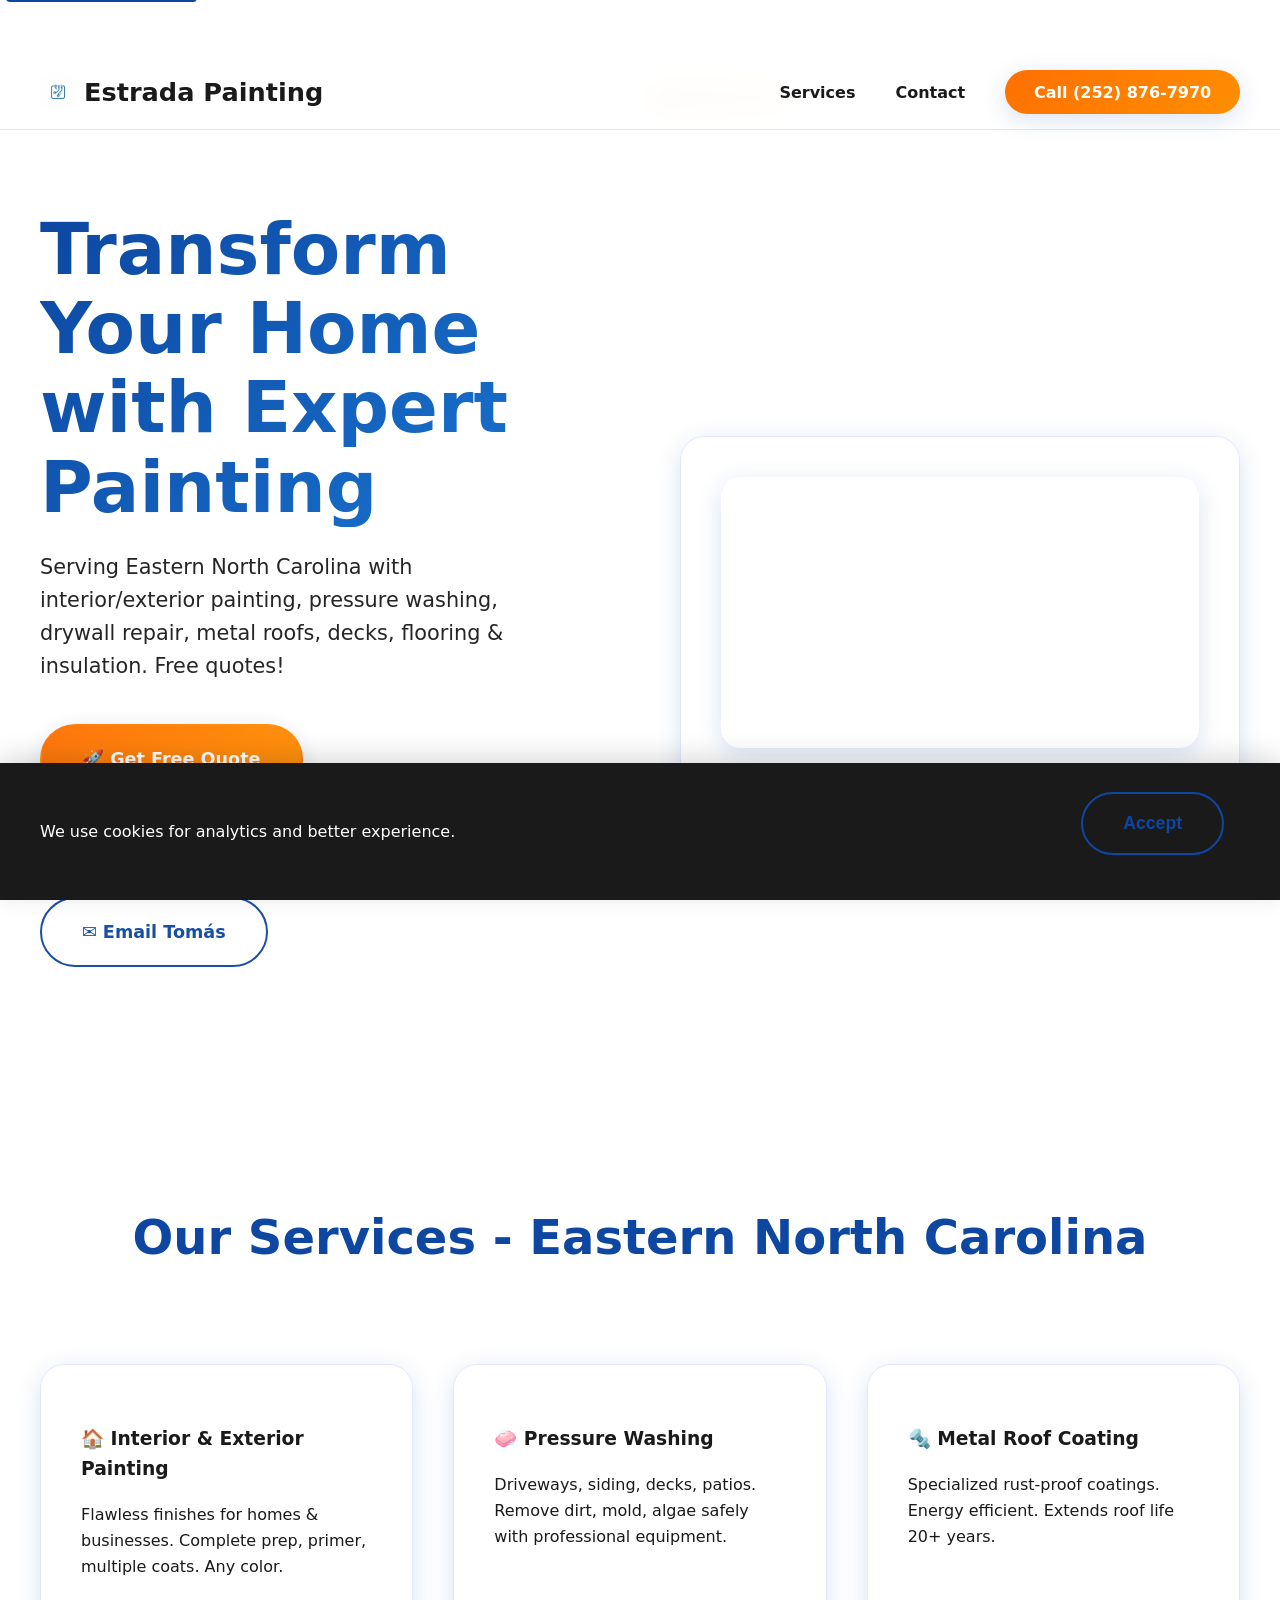
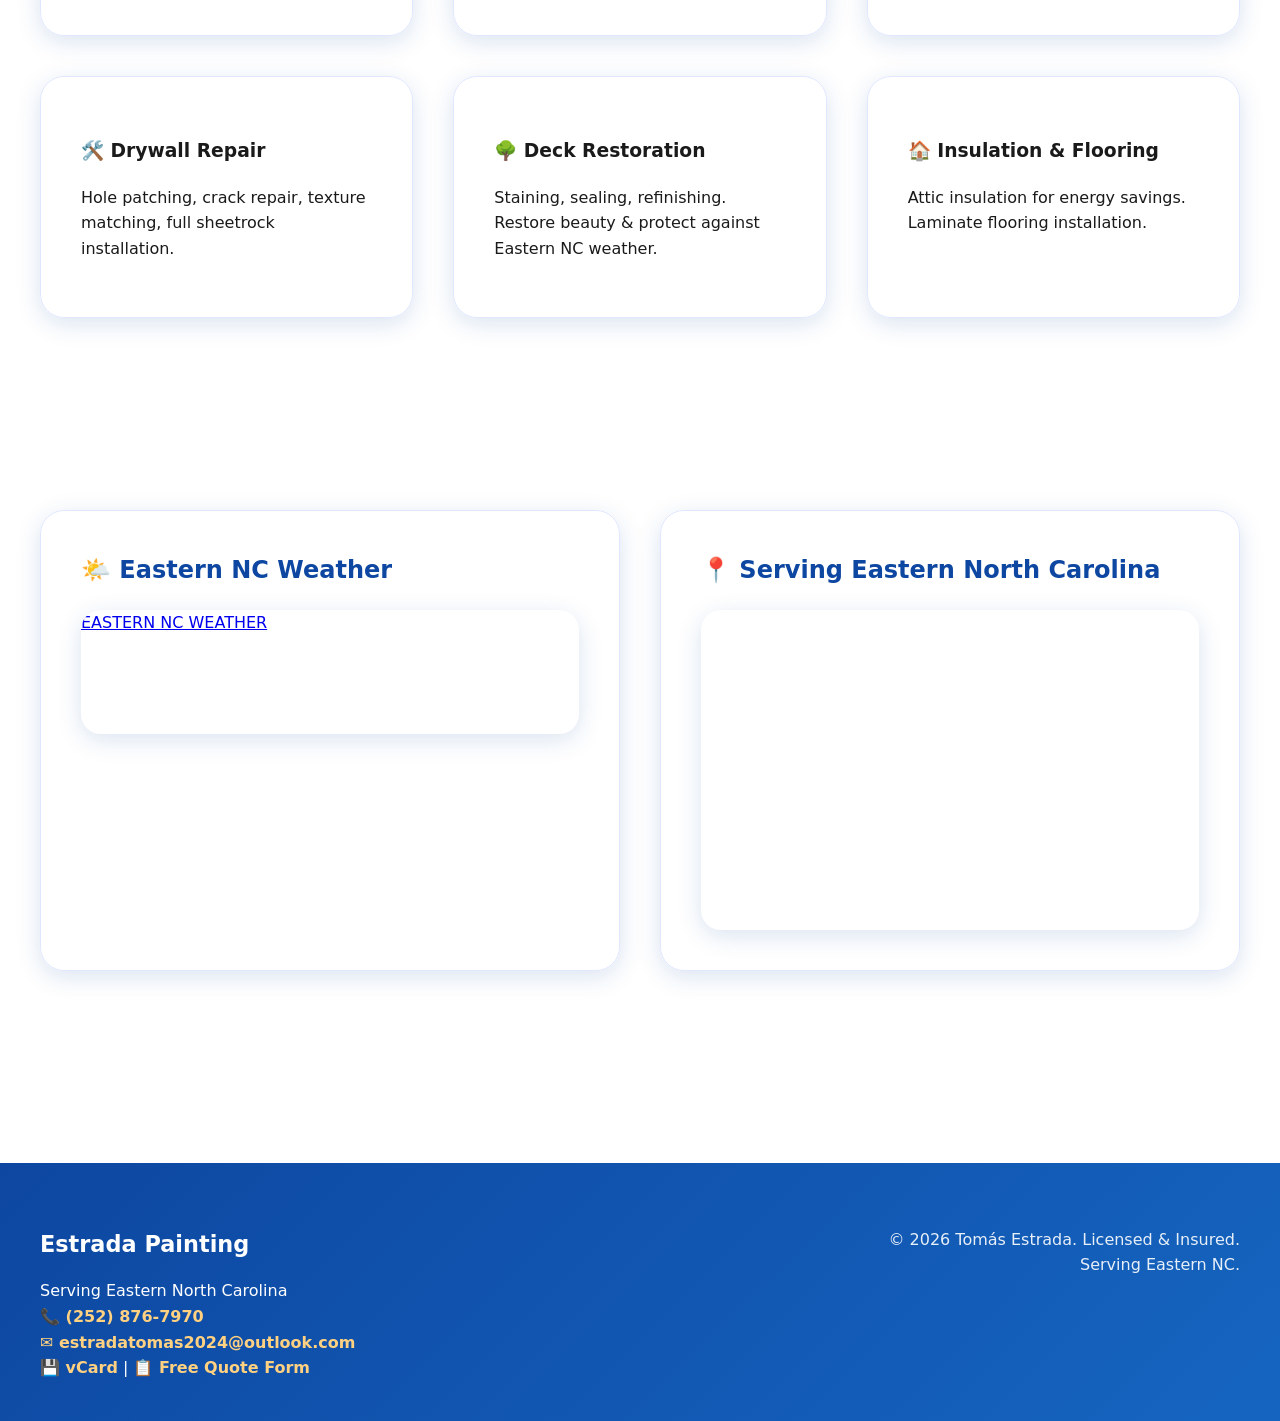
==== index.html @ 6ae69340 "Update index.html" ====
<!doctype html>
<html lang="en">
<head>
<title>Estrada Painting — Interior & Exterior | Eastern North Carolina</title>
<meta name="description" content="Expert interior/exterior painting, pressure washing, drywall, decks serving Eastern North Carolina. Free quotes. (252) 876-7970 | estradatomas2024@outlook.com">
<link rel="canonical" href="https://estradapainting.example/">
<meta property="og:title" content="Estrada Painting - Eastern NC">
<meta property="og:description" content="Professional Painting Services Eastern North Carolina - Free Quotes">
<meta property="og:type" content="website">
<meta property="og:image" content="https://estradapainting.example/img/hero-1200.webp">
<meta charset="utf-8">
<meta name="viewport" content="width=device-width,initial-scale=1,viewport-fit=cover">
<link rel="preconnect" href="https://www.google.com">
<link rel="preconnect" href="https://translate.google.com">
<link rel="preload" as="image" href="/img/hero-800.webp" imagesrcset="/img/hero-480.webp 480w, /img/hero-800.webp 800w, /img/hero-1200.webp 1200w">
<link rel="icon" href="/icons/favicon.svg" type="image/svg+xml">
<link rel="icon" href="/icons/favicon.ico" sizes="any">
<link rel="apple-touch-icon" href="/icons/apple-touch-icon.png">
<meta name="theme-color" content="#ff6f00" media="(prefers-color-scheme: light)">
<meta name="theme-color" content="#0d47a1" media="(prefers-color-scheme: dark)">
<style>
/* ========================================
   CSS ROOT VARIABLES & GLOBAL STYLES
   ======================================== */
:root {
  --bg: #fff;
  --fg: #1a1a1a;
  --brand: #0d47a1;     /* Navy blue - Professional trust */
  --accent: #ff6f00;    /* Warm orange - Construction energy */
  --accent-light: #ffd180;
  --shadow: 0 6px 24px rgba(13,71,161,0.15);
  --border: #e0e7ff;
  --gradient: linear-gradient(135deg, #0d47a1 0%, #1976d2 100%);
  --gradient-accent: linear-gradient(135deg, #ff6f00 0%, #ff8f00 100%);
}

/* Dark mode support */
@media (prefers-color-scheme: dark) {
  :root {
    --bg: #0a0e17;
    --fg: #f1f5f9;
    --border: #334155;
  }
}

html { scroll-behavior: smooth; }
body { 
  margin: 0; 
  font-family: system-ui, -apple-system, sans-serif; 
  line-height: 1.6;
  color: var(--fg);
  background: var(--bg);
}

/* ========================================
   ACCESSIBILITY & HEADER
   ======================================== */
.skip {
  position: absolute; top: -40px; left: 6px; 
  background: var(--brand); color: white; padding: 8px 12px; 
  text-decoration: none; border-radius: 4px; z-index: 9999;
}
.skip:focus { top: 6px; }

header {
  position: sticky; top: 0; background: rgba(255,255,255,0.98); 
  backdrop-filter: blur(12px); border-bottom: 1px solid var(--border); z-index: 100;
}

.nav {
  display: flex; justify-content: space-between; align-items: center; 
  max-width: 1200px; margin: 0 auto; padding: 1rem 2rem;
}

.brand {
  font-size: 1.6rem; font-weight: 800; color: var(--brand); 
  text-decoration: none; display: flex; align-items: center; gap: 0.5rem;
}

.brand img { width: 36px; height: 36px; border-radius: 8px; }

.nav ul {
  display: flex; list-style: none; margin: 0; padding: 0; gap: 2.5rem; align-items: center;
}

.nav a {
  color: var(--fg); text-decoration: none; font-weight: 600; 
  transition: all 0.3s; position: relative;
}

.nav a:hover { color: var(--accent); }
.nav a::after {
  content: ''; position: absolute; bottom: -4px; left: 0; width: 0; height: 2px; 
  background: var(--gradient-accent); transition: width 0.3s;
}
.nav a:hover::after { width: 100%; }

.cta {
  background: var(--gradient-accent); color: white !important; padding: 0.8rem 1.8rem; 
  border-radius: 50px; font-weight: 700; box-shadow: var(--shadow);
}

/* ========================================
   HERO SECTION
   ======================================== */
.hero {
  display: grid; grid-template-columns: 1fr 1fr; gap: 5rem; 
  max-width: 1200px; margin: 0 auto; padding: 5rem 2rem; align-items: center;
}

.hero h1 {
  font-size: clamp(2.8rem, 6vw, 4.5rem); margin: 0 0 1.5rem 0; 
  background: var(--gradient); -webkit-background-clip: text; -webkit-text-fill-color: transparent; 
  background-clip: text; font-weight: 800; line-height: 1.1;
}

.hero p { font-size: 1.3rem; margin: 0 0 2.5rem 0; opacity: 0.95; max-width: 500px; }

/* Buttons with shimmer effect */
.btn {
  display: inline-flex; align-items: center; gap: 0.5rem; padding: 1.2rem 2.5rem; 
  margin-right: 1rem; margin-bottom: 1rem; border-radius: 50px; text-decoration: none; 
  font-weight: 700; font-size: 1.1rem; transition: all 0.3s; border: 2px solid transparent; 
  position: relative; overflow: hidden;
}

.btn::before {
  content: ''; position: absolute; top: 0; left: -100%; width: 100%; height: 100%; 
  background: linear-gradient(90deg, transparent, rgba(255,255,255,0.3), transparent); 
  transition: left 0.5s;
}

.btn:hover::before { left: 100%; }

.btn-primary { 
  background: var(--gradient-accent); color: white; box-shadow: var(--shadow); 
}
.btn-primary:hover { 
  transform: translateY(-3px) scale(1.02); box-shadow: 0 12px 40px rgba(255,111,0,0.4); 
}

.btn-secondary { 
  background: transparent; color: var(--brand); border-color: var(--brand); 
}
.btn-secondary:hover { 
  background: var(--brand); color: white; transform: translateY(-2px); 
}

/* ========================================
   CARDS & ANIMATIONS
   ======================================== */
.card {
  background: rgba(255,255,255,0.95); backdrop-filter: blur(16px); border-radius: 24px; 
  padding: 2.5rem; box-shadow: var(--shadow); border: 1px solid var(--border); 
  opacity: 0; transform: translateY(40px); 
  transition: all 0.8s cubic-bezier(0.25,0.46,0.45,0.94);
}

.fade { animation: fadeInUp 1s forwards; }

@keyframes fadeInUp {
  to { opacity: 1; transform: translateY(0); }
}

/* ========================================
   SERVICES GRID
   ======================================== */
.grid {
  display: grid; grid-template-columns: repeat(auto-fit, minmax(320px, 1fr)); gap: 2.5rem; 
  max-width: 1200px; margin: 0 auto; padding: 6rem 2rem;
}

#services { 
  grid-column: 1 / -1; text-align: center; font-size: clamp(2.2rem, 5vw, 3rem); 
  margin-bottom: 3rem; color: var(--brand); 
}

/* ========================================
   TRANSLATOR BAR
   ======================================== */
#translator {
  position: sticky; top: 70px; z-index: 99; background: rgba(255,255,255,0.95); 
  backdrop-filter: blur(12px); border-bottom: 1px solid var(--border); padding: 0.5rem 2rem; 
  text-align: center;
}

#translator select {
  padding: 0.5rem 1rem; border: 2px solid var(--border); border-radius: 25px; 
  background: white; font-size: 1rem; cursor: pointer; color: var(--brand);
}

#translator button {
  background: var(--gradient-accent); color: white; border: none; padding: 0.5rem 1.5rem; 
  border-radius: 25px; margin-left: 0.5rem; cursor: pointer; font-weight: 600;
}

/* ========================================
   MAP & WEATHER
   ======================================== */
.iframe-wrap {
  position: relative; border-radius: 20px; overflow: hidden; box-shadow: var(--shadow);
}
.iframe-wrap iframe { 
  width: 100%; height: 320px; border: none; display: block; 
}
.iframe-wrap[style*="aspect-ratio"] { aspect-ratio: 4/1; }
.iframe-wrap[style*="aspect-ratio"] iframe { height: 100%; }

.grid h2 { color: var(--brand); margin-top: 0; }

/* ========================================
   FOOTER
   ======================================== */
footer { 
  background: linear-gradient(135deg, var(--brand), #1565c0); color: white; 
  padding: 4rem 2rem 2.5rem; margin-top: 6rem;
}

.footer-inner { 
  max-width: 1200px; margin: 0 auto; display: grid; 
  grid-template-columns: 2fr 1fr; gap: 3rem;
}

.footer-inner strong { font-size: 1.4rem; display: block; margin-bottom: 1rem; }
.footer-inner a { 
  color: var(--accent-light); text-decoration: none; font-weight: 600; 
}
.footer-inner a:hover { text-decoration: underline; }

/* ========================================
   SCROLL TO TOP & COOKIE
   ======================================== */
.to-top {
  position: fixed; bottom: 2.5rem; right: 2.5rem; width: 64px; height: 64px; border-radius: 50%; 
  background: var(--gradient-accent); color: white; border: none; font-size: 1.6rem; 
  cursor: pointer; opacity: 0; visibility: hidden; transition: all 0.4s; 
  box-shadow: var(--shadow); font-weight: bold;
}

.to-top.show { opacity: 1; visibility: visible; transform: scale(1); }

.cookie {
  position: fixed; bottom: 0; left: 0; right: 0; background: var(--fg); color: var(--bg); 
  padding: 1.8rem 2.5rem; display: flex; justify-content: space-between; align-items: center; 
  box-shadow: 0 -6px 24px rgba(0,0,0,0.15); z-index: 1000; transform: translateY(100%); 
  transition: transform 0.4s ease-out;
}

.cookie.show { transform: translateY(0); }

/* ========================================
   RESPONSIVE DESIGN
   ======================================== */
@media (max-width: 768px) {
  .hero { grid-template-columns: 1fr; text-align: center; gap: 3rem; padding: 3rem 1.5rem; }
  .nav { padding: 1rem 1.5rem; flex-direction: column; gap: 1rem; }
  .nav ul { gap: 1.5rem; flex-wrap: wrap; justify-content: center; }
  .grid { grid-template-columns: 1fr; padding: 3rem 1.5rem; gap: 2rem; }
  .footer-inner { grid-template-columns: 1fr; text-align: center; gap: 2rem; }
  .btn { display: block; width: 100%; max-width: 320px; margin: 0 auto 1rem auto; }
  #translator { padding: 0.75rem 1rem; }
  #translator select, #translator button { font-size: 0.9rem; padding: 0.4rem 0.8rem; }
}

picture img { width: 100%; height: auto; border-radius: 20px; box-shadow: var(--shadow); }
</style>

<!-- Schema.org structured data for SEO -->
<script type="application/ld+json">{
"@context": "https://schema.org",
"@type": "LocalBusiness",
"name": "Estrada Painting",
"telephone": "+12528767970",
"email": "estradatomas2024@outlook.com",
"address": {
  "@type": "PostalAddress",
  "addressRegion": "Eastern North Carolina",
  "addressCountry": "US"
},
"url": "https://estradapainting.example/",
"priceRange": "$$",
"founder": "Tomás Estrada",
"areaServed": "Eastern North Carolina",
"serviceType": "Painting Contractor"
}</script>
</head>
<body>
<!-- Accessibility skip link -->
<a class="skip" href="#main">Skip to main content</a>

<!-- Language Translator Bar -->
<div id="translator">
  <select id="languageSelect">
    <option value="en">🇺🇸 English</option>
    <option value="es">🇪🇸 Español</option>
  </select>
  <button id="translateBtn">Translate Page</button>
</div>

<!-- Header Navigation -->
<header role="banner">
  <nav class="nav" aria-label="Primary navigation">
    <a class="brand" href="/">
      <img src="/icons/icon-192.png" width="36" height="36" alt="E Painting logo">
      Estrada Painting
    </a>
    <ul>
      <li><a href="#services">Services</a></li>
      <li><a href="#contact">Contact</a></li>
      <li><a class="cta" href="tel:+12528767970">Call (252) 876-7970</a></li>
    </ul>
  </nav>
</header>

<!-- Main Content -->
<main id="main">
  <!-- Hero Section -->
  <section class="hero">
    <div>
      <h1>Transform Your Home with Expert Painting</h1>
      <p>Serving Eastern North Carolina with interior/exterior painting, pressure washing, drywall repair, metal roofs, decks, flooring & insulation. Free quotes!</p>
      <p>
        <a class="btn btn-primary" href="/contact.html" data-ga="get_quote_hero">
          🚀 Get Free Quote
        </a>
        <a class="btn btn-secondary" href="tel:+12528767970">
          📞 (252) 876-7970
        </a>
        <a class="btn btn-secondary" href="mailto:estradatomas2024@outlook.com">
          ✉️ Email Tomás
        </a>
      </p>
    </div>
    <div class="card fade">
      <picture>
        <source type="image/webp" srcset="/img/hero-480.webp 480w, /img/hero-800.webp 800w, /img/hero-1200.webp 1200w" sizes="(max-width:800px) 90vw, 40vw">
        <img src="/img/hero-800.webp" width="1200" height="800" 
             alt="Professional painters working on home exterior in Eastern NC" 
             loading="eager" decoding="async">
      </picture>
    </div>
  </section>

  <!-- Services Section -->
  <section aria-labelledby="services">
    <div class="grid">
      <h2 id="services">Our Services - Eastern North Carolina</h2>
      
      <article class="card fade">
        <h3>🏠 Interior & Exterior Painting</h3>
        <p>Flawless finishes for homes & businesses. Complete prep, primer, multiple coats. Any color.</p>
      </article>
      
      <article class="card fade">
        <h3>🧼 Pressure Washing</h3>
        <p>Driveways, siding, decks, patios. Remove dirt, mold, algae safely with professional equipment.</p>
      </article>
      
      <article class="card fade">
        <h3>🔩 Metal Roof Coating</h3>
        <p>Specialized rust-proof coatings. Energy efficient. Extends roof life 20+ years.</p>
      </article>
      
      <article class="card fade">
        <h3>🛠️ Drywall Repair</h3>
        <p>Hole patching, crack repair, texture matching, full sheetrock installation.</p>
      </article>
      
      <article class="card fade">
        <h3>🌳 Deck Restoration</h3>
        <p>Staining, sealing, refinishing. Restore beauty & protect against Eastern NC weather.</p>
      </article>
      
      <article class="card fade">
        <h3>🏠 Insulation & Flooring</h3>
        <p>Attic insulation for energy savings. Laminate flooring installation.</p>
      </article>
    </div>
  </section>

  <!-- Weather & Map Section -->
  <section id="contact">
    <div class="grid">
      <div class="card fade">
        <h2>🌤️ Eastern NC Weather</h2>
        <div class="iframe-wrap" style="aspect-ratio:4/1">
          <a class="weatherwidget-io" href="https://forecast7.com/en/35d13n77d04/new-bern/" data-label_1="EASTERN NC" data-label_2="WEATHER" data-theme="pure" data-basecolor="var(--brand)">EASTERN NC WEATHER</a>
        </div>
      </div>
      
      <div class="card fade">
        <h2>📍 Serving Eastern North Carolina</h2>
        <div class="iframe-wrap">
          <iframe title="Eastern North Carolina Service Area" loading="lazy" referrerpolicy="no-referrer-when-downgrade" src="https://www.google.com/maps/embed?pb=!1m18!1m12!1m3!1d108614.5!2d-77.396!3d35.108!2m3!1f0!2f0!3f0!3m2!1i1024!2i768!4f13.1!3m3!1m2!1s0x0%3A0x0!2zRWFzdGVybiBOYXJ0aCBDYXJvbGluYQ!5e0!3m2!1sen!2sus!4v1739999999999" style="border:0;"></iframe>
        </div>
      </div>
    </div>
  </section>
</main>

<!-- Footer -->
<footer role="contentinfo">
  <div class="footer-inner">
    <div>
      <strong>Estrada Painting</strong>
      Serving Eastern North Carolina<br>
      <a href="tel:+12528767970">📞 (252) 876-7970</a><br>
      <a href="mailto:estradatomas2024@outlook.com">✉️ estradatomas2024@outlook.com</a><br>
      <a href="/tomas-estrada.vcf" download>💾 vCard</a> | 
      <a href="/contact.html">📋 Free Quote Form</a>
    </div>
    <div style="text-align: right; opacity: 0.9;">
      © 2026 Tomás Estrada. Licensed & Insured. Serving Eastern NC.
    </div>
  </div>
</footer>

<!-- Scroll to Top Button -->
<button id="toTop" class="to-top" aria-label="Back to top">↑</button>

<!-- Cookie Banner -->
<div id="cookie" class="cookie" role="dialog">
  <span>We use cookies for analytics and better experience.</span>
  <button id="acceptCookies" class="btn btn-secondary">Accept</button>
</div>

<!-- Scripts -->
<script defer src="/script.js"></script>
<noscript>
  <style>.fade{opacity:1!important;transform:none!important}</style>
  <div style="padding:2rem;background:var(--accent);color:var(--brand);text-align:center;margin:2rem;border-radius:12px;box-shadow:var(--shadow);">
    <strong>JavaScript Disabled</strong><br>Enable for animations, translator & best experience.
  </div>
</noscript>

<!-- Weather Widget -->
<script>
!function(d,s,id){var js,fjs=d.getElementsByTagName(s)[0];if(!d.getElementById(id)){js=d.createElement(s);js.id=id;js.src='https://weatherwidget.io/js/widget.min.js';fjs.parentNode.insertBefore(js,fjs);}}(document,'script','weatherwidget-io-js');
</script>

<!-- Core JavaScript -->
<script>
/* ========================================
   PERFORMANCE & ANIMATIONS
   ======================================== */
document.addEventListener('DOMContentLoaded', function() {
  // Intersection Observer for animations
  const observer = new IntersectionObserver((entries) => {
    entries.forEach(entry => {
      if (entry.isIntersecting) {
        entry.target.style.animationDelay = `${Math.random() * 0.3}s`;
        entry.target.classList.add('fade');
        observer.unobserve(entry.target);
      }
    });
  }, { threshold: 0.15, rootMargin: '0px 0px -60px 0px' });

  document.querySelectorAll('.fade').forEach(el => observer.observe(el));

  // Scroll to top
  const toTop = document.getElementById('toTop');
  window.addEventListener('scroll', () => {
    toTop.classList.toggle('show', window.scrollY > 400);
  });
  toTop.addEventListener('click', () => window.scrollTo({top: 0, behavior: 'smooth'}));

  // Cookie consent
  if (!localStorage.getItem('cookies-accepted')) {
    document.getElementById('cookie').classList.add('show');
  }
  document.getElementById('acceptCookies').onclick = () => {
    localStorage.setItem('cookies-accepted', 'true');
    document.getElementById('cookie').classList.remove('show');
  };

  // Smooth scrolling for anchor links
  document.querySelectorAll('a[href^="#"]').forEach(anchor => {
    anchor.addEventListener('click', e => {
      e.preventDefault();
      const target = document.querySelector(anchor.getAttribute('href'));
      if (target) target.scrollIntoView({ behavior: 'smooth', block: 'start' });
    });
  });
});

/* ========================================
   SPANISH/ENGLISH TRANSLATOR
   ======================================== */
document.addEventListener('DOMContentLoaded', function() {
  const languageSelect = document.getElementById('languageSelect');
  const translateBtn = document.getElementById('translateBtn');

  // Translation object: English -> Spanish
  const translations = {
    // Hero
    'Transform Your Home with Expert Painting': 'Transforma Tu Hogar con Pintura Profesional',
    'Serving Eastern North Carolina with interior/exterior painting, pressure washing, drywall repair, metal roofs, decks, flooring & insulation. Free quotes!': 'Sirviendo el Este de Carolina del Norte con pintura interior/exterior, lavado a presión, reparación de drywall, techos metálicos, terrazas, pisos e aislamiento. ¡Presupuestos gratis!',
    'Get Free Quote': 'Obtén Presupuesto Gratis',
    '(252) 876-7970': '(252) 876-7970',
    'Email Tomás': 'Email Tomás',

    // Services
    'Our Services - Eastern North Carolina': 'Nuestros Servicios - Este de Carolina del Norte',
    'Interior & Exterior Painting': 'Pintura Interior y Exterior',
    'Flawless finishes for homes & businesses. Complete prep, primer, multiple coats. Any color.': 'Acabados perfectos para casas y negocios. Preparación completa, imprimación, múltiples capas. Cualquier color.',
    'Pressure Washing': 'Lavado a Presión',
    'Driveways, siding, decks, patios. Remove dirt, mold, algae safely with professional equipment.': 'Entradas, revestimientos, terrazas, patios. Elimina suciedad, moho, algas de forma segura con equipo profesional.',
    'Metal Roof Coating': 'Revestimiento de Techos Metálicos',
    'Specialized rust-proof coatings. Energy efficient. Extends roof life 20+ years.': 'Revestimientos especializados anti-óxido. Eficiente en energía. Extiende vida del techo 20+ años.',
    'Drywall Repair': 'Reparación de Drywall',
    'Hole patching, crack repair, texture matching, full sheetrock installation.': 'Parcheo de agujeros, reparación de grietas, coincidencia de textura, instalación completa de sheetrock.',
    'Deck Restoration': 'Restauración de Terrazas',
    'Staining, sealing, refinishing. Restore beauty & protect against Eastern NC weather.': 'Tinte, sellado, refinado. Restaura belleza y protege contra clima del Este de NC.',
    'Insulation & Flooring': 'Aislamiento y Pisos',
    'Attic insulation for energy savings. Laminate flooring installation.': 'Aislamiento de ático para ahorro energético. Instalación de pisos laminados.',

    // Weather/Map
    'Eastern NC Weather': 'Clima Este de NC',
    'Serving Eastern North Carolina': 'Sirviendo Este de Carolina del Norte',

    // Footer
    'Estrada Painting': 'Pintura Estrada',
    'Serving Eastern North Carolina': 'Sirviendo Este de Carolina del Norte',
    'Free Quote Form': 'Formulario de Presupuesto Gratis',
    'Licensed & Insured. Serving Eastern NC.': 'Licenciado y Asegurado. Sirviendo Este de NC.'
  };

  translateBtn.onclick = function() {
    const lang = languageSelect.value;
    if (lang === 'es') {
      // Translate to Spanish
      document.querySelectorAll('h1, h2, h3, p, .nav a, .brand, footer').forEach(el => {
        if (el.textContent && translations[el.textContent.trim()]) {
          el.textContent = translations[el.textContent.trim()];
        }
      });
      document.documentElement.lang = 'es';
      document.title = 'Pintura Estrada — Interior y Exterior | Este de Carolina del Norte';
    } else {
      // Reset to English (reload page)
      location.reload();
    }
  };

  // Phone numbers and emails stay the same
  console.log('✅ Translation ready. Select language and click Translate!');
});

/* ========================================
   MOBILE MENU & PERFORMANCE
   ======================================== */
function initMobileMenu() {
  if (window.innerWidth <= 768) {
    const navUl = document.querySelector('.nav ul');
    if (!navUl.dataset.mobileInit) {
      const hamburger = document.createElement('button');
      hamburger.innerHTML = '☰';
      hamburger.style.cssText = 'background:none;border:none;font-size:1.8rem;cursor:pointer;color:var(--brand);display:block;';
      hamburger.ariaLabel = 'Toggle menu';
      
      document.querySelector('.nav').appendChild(hamburger);
      hamburger.onclick = () => navUl.classList.toggle('open');
      navUl.dataset.mobileInit = 'true';
    }
  }
}

window.addEventListener('resize', initMobileMenu);
initMobileMenu();

// Preload critical images
if (HTMLPictureElement) {
  const link = document.createElement('link');
  link.rel = 'preload'; link.as = 'image'; link.href = '/img/hero-1200.webp';
  document.head.appendChild(link);
}

console.log('🚀 Estrada Painting loaded perfectly');
</script>
</body>
</html>
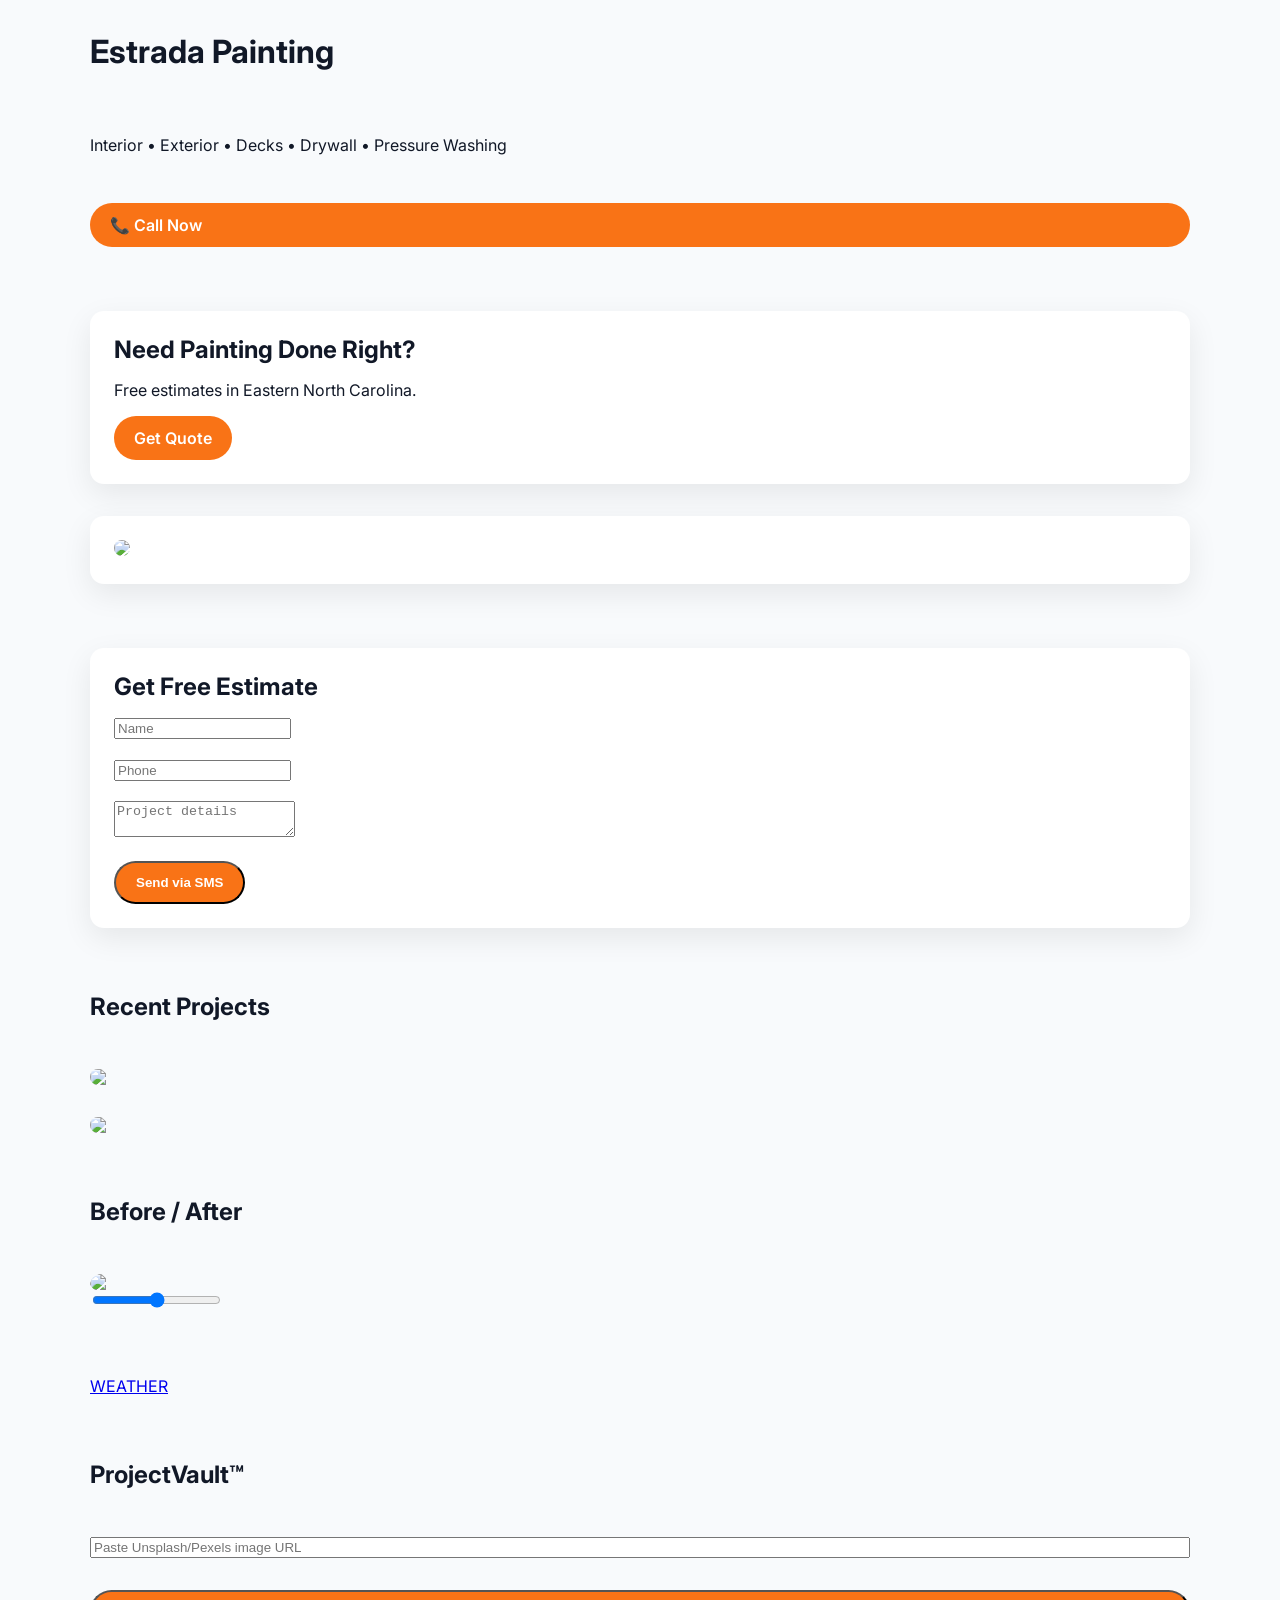
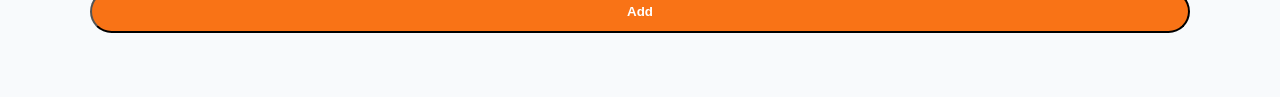
==== commit c5be609b: "Refactor index.html for improved structure and content" ====
--- a/index.html
+++ b/index.html
@@ -1,581 +1,236 @@
 <!doctype html>
 <html lang="en">
 <head>
-<title>Estrada Painting — Interior & Exterior | Eastern North Carolina</title>
-<meta name="description" content="Expert interior/exterior painting, pressure washing, drywall, decks serving Eastern North Carolina. Free quotes. (252) 876-7970 | estradatomas2024@outlook.com">
-<link rel="canonical" href="https://estradapainting.example/">
-<meta property="og:title" content="Estrada Painting - Eastern NC">
-<meta property="og:description" content="Professional Painting Services Eastern North Carolina - Free Quotes">
-<meta property="og:type" content="website">
-<meta property="og:image" content="https://estradapainting.example/img/hero-1200.webp">
 <meta charset="utf-8">
-<meta name="viewport" content="width=device-width,initial-scale=1,viewport-fit=cover">
-<link rel="preconnect" href="https://www.google.com">
+<meta name="viewport" content="width=device-width,initial-scale=1">
+
+<title>Estrada Painting — Eastern North Carolina</title>
+<meta name="description" content="Interior & exterior painting, pressure washing, drywall, decks in Eastern NC. Free estimates.">
+
+<!-- Fonts -->
+<link href="https://fonts.googleapis.com/css2?family=Inter:wght@400;600;800&display=swap" rel="stylesheet">
+
+<!-- Preconnect -->
+<link rel="preconnect" href="https://images.unsplash.com">
+<link rel="preconnect" href="https://cdn.pixabay.com">
 <link rel="preconnect" href="https://translate.google.com">
-<link rel="preload" as="image" href="/img/hero-800.webp" imagesrcset="/img/hero-480.webp 480w, /img/hero-800.webp 800w, /img/hero-1200.webp 1200w">
-<link rel="icon" href="/icons/favicon.svg" type="image/svg+xml">
-<link rel="icon" href="/icons/favicon.ico" sizes="any">
-<link rel="apple-touch-icon" href="/icons/apple-touch-icon.png">
-<meta name="theme-color" content="#ff6f00" media="(prefers-color-scheme: light)">
-<meta name="theme-color" content="#0d47a1" media="(prefers-color-scheme: dark)">
+
+<!-- Icons -->
+<link rel="icon" href="https://cdn-icons-png.flaticon.com/512/1048/1048947.png">
+
 <style>
-/* ========================================
-   CSS ROOT VARIABLES & GLOBAL STYLES
-   ======================================== */
-:root {
-  --bg: #fff;
-  --fg: #1a1a1a;
-  --brand: #0d47a1;     /* Navy blue - Professional trust */
-  --accent: #ff6f00;    /* Warm orange - Construction energy */
-  --accent-light: #ffd180;
-  --shadow: 0 6px 24px rgba(13,71,161,0.15);
-  --border: #e0e7ff;
-  --gradient: linear-gradient(135deg, #0d47a1 0%, #1976d2 100%);
-  --gradient-accent: linear-gradient(135deg, #ff6f00 0%, #ff8f00 100%);
-}
-
-/* Dark mode support */
-@media (prefers-color-scheme: dark) {
-  :root {
-    --bg: #0a0e17;
-    --fg: #f1f5f9;
-    --border: #334155;
+body {
+  margin:0;
+  font-family:Inter,sans-serif;
+  background:#f8fafc;
+  color:#111827;
+}
+
+/* Layout */
+.grid { max-width:1100px; margin:auto; padding:2rem; display:grid; gap:2rem; }
+.card { background:#fff; padding:1.5rem; border-radius:14px; box-shadow:0 10px 30px rgba(0,0,0,0.08); transition:.3s; }
+.card:hover { transform:translateY(-5px); }
+
+h1,h2 { margin:0 0 1rem; }
+
+/* Buttons */
+.btn {
+  display:inline-block;
+  padding:12px 20px;
+  border-radius:999px;
+  background:#f97316;
+  color:#fff;
+  text-decoration:none;
+  font-weight:600;
+}
+
+/* Sticky CTA */
+.cta-call {
+  animation:pulse 1.5s infinite;
+}
+@keyframes pulse {
+  0%{transform:scale(1)}
+  50%{transform:scale(1.05)}
+  100%{transform:scale(1)}
+}
+
+/* Gallery */
+img { max-width:100%; border-radius:12px; }
+
+/* Lightbox */
+#lightbox {
+  position:fixed; inset:0;
+  background:rgba(0,0,0,0.9);
+  display:none;
+  align-items:center;
+  justify-content:center;
+  z-index:9999;
+}
+
+/* Before/After */
+.ba {
+  position:relative;
+  overflow:hidden;
+  border-radius:12px;
+}
+.ba img { width:100%; display:block; }
+.ba .after {
+  position:absolute;
+  top:0; left:0;
+  width:50%;
+  overflow:hidden;
+}
+</style>
+</head>
+
+<body>
+
+<!-- TRANSLATE -->
+<div id="google_translate_element"></div>
+
+<header class="grid">
+  <h1>Estrada Painting</h1>
+  <p>Interior • Exterior • Decks • Drywall • Pressure Washing</p>
+
+  <a class="btn cta-call" href="tel:+12528767970">📞 Call Now</a>
+</header>
+
+<!-- HERO -->
+<section class="grid">
+  <div class="card">
+    <h2>Need Painting Done Right?</h2>
+    <p>Free estimates in Eastern North Carolina.</p>
+    <a class="btn" href="#lead">Get Quote</a>
+  </div>
+
+  <div class="card">
+    <img src="https://images.unsplash.com/photo-1600585154340-be6161a56a0c?w=1000&q=70&auto=format">
+  </div>
+</section>
+
+<!-- LEAD FORM -->
+<section class="grid" id="lead">
+  <div class="card">
+    <h2>Get Free Estimate</h2>
+
+    <form id="quoteForm">
+      <input placeholder="Name" required><br><br>
+      <input id="phone" placeholder="Phone" required><br><br>
+      <textarea placeholder="Project details"></textarea><br><br>
+      <button class="btn" type="submit">Send via SMS</button>
+    </form>
+  </div>
+</section>
+
+<!-- GALLERY -->
+<section class="grid">
+  <h2>Recent Projects</h2>
+
+  <img class="gallery-img" src="https://images.unsplash.com/photo-1599423300746-b62533397364?w=800&q=60&auto=format">
+  <img class="gallery-img" src="https://images.unsplash.com/photo-1503387762-592deb58ef4e?w=800&q=60&auto=format">
+</section>
+
+<!-- BEFORE AFTER -->
+<section class="grid">
+  <h2>Before / After</h2>
+
+  <div class="ba">
+    <img src="https://images.unsplash.com/photo-1581578731548-c64695cc6952?w=900&q=60">
+    <div class="after">
+      <img src="https://images.unsplash.com/photo-1600585154340-be6161a56a0c?w=900&q=60">
+    </div>
+    <input type="range" min="0" max="100" value="50" id="slider">
+  </div>
+</section>
+
+<!-- WEATHER -->
+<section class="grid">
+  <a class="weatherwidget-io"
+     href="https://forecast7.com/en/35d23n80d84/charlotte/"
+     data-label_1="CHARLOTTE"
+     data-label_2="WEATHER">
+    WEATHER
+  </a>
+</section>
+
+<!-- PROJECT VAULT -->
+<section class="grid">
+  <h2>ProjectVault™</h2>
+
+  <input id="imageURL" placeholder="Paste Unsplash/Pexels image URL">
+  <button class="btn" onclick="addProject()">Add</button>
+
+  <div id="vault"></div>
+</section>
+
+<!-- LIGHTBOX -->
+<div id="lightbox"><img id="lightboxImg"></div>
+
+<!-- EXIT POPUP -->
+<div id="exitPopup" style="display:none;position:fixed;inset:0;background:rgba(0,0,0,.8);z-index:9999;align-items:center;justify-content:center;">
+  <div class="card">
+    <h2>Get Free Quote</h2>
+    <a class="btn" href="tel:+12528767970">Call Now</a>
+  </div>
+</div>
+
+<!-- SOUNDS -->
+<audio id="clickSound" src="https://cdn.pixabay.com/download/audio/2022/03/15/audio_c8c8a73467.mp3"></audio>
+<audio id="successSound" src="https://cdn.pixabay.com/download/audio/2022/03/10/audio_0c1f4c1c6b.mp3"></audio>
+
+<script>
+/* TRANSLATE */
+function googleTranslateElementInit(){
+  new google.translate.TranslateElement({pageLanguage:'en',includedLanguages:'en,es'},'google_translate_element');
+}
+
+/* SMS FORM */
+document.getElementById('quoteForm').addEventListener('submit', e=>{
+  e.preventDefault();
+  document.getElementById('successSound').play?.();
+
+  const phone = document.getElementById('phone').value;
+  const msg = "New lead: "+phone;
+
+  window.location.href = "sms:+12528767970?body="+encodeURIComponent(msg);
+});
+
+/* BEFORE AFTER */
+const slider = document.getElementById("slider");
+const after = document.querySelector(".after");
+
+slider.oninput = ()=> after.style.width = slider.value+"%";
+
+/* LIGHTBOX */
+document.querySelectorAll(".gallery-img").forEach(img=>{
+  img.onclick=()=>{
+    lightbox.style.display="flex";
+    lightboxImg.src=img.src;
+  };
+});
+
+lightbox.onclick=()=>lightbox.style.display="none";
+
+/* EXIT INTENT */
+let shown=false;
+document.addEventListener("mouseleave",e=>{
+  if(e.clientY<0&&!shown){
+    exitPopup.style.display="flex";
+    shown=true;
   }
-}
-
-html { scroll-behavior: smooth; }
-body { 
-  margin: 0; 
-  font-family: system-ui, -apple-system, sans-serif; 
-  line-height: 1.6;
-  color: var(--fg);
-  background: var(--bg);
-}
-
-/* ========================================
-   ACCESSIBILITY & HEADER
-   ======================================== */
-.skip {
-  position: absolute; top: -40px; left: 6px; 
-  background: var(--brand); color: white; padding: 8px 12px; 
-  text-decoration: none; border-radius: 4px; z-index: 9999;
-}
-.skip:focus { top: 6px; }
-
-header {
-  position: sticky; top: 0; background: rgba(255,255,255,0.98); 
-  backdrop-filter: blur(12px); border-bottom: 1px solid var(--border); z-index: 100;
-}
-
-.nav {
-  display: flex; justify-content: space-between; align-items: center; 
-  max-width: 1200px; margin: 0 auto; padding: 1rem 2rem;
-}
-
-.brand {
-  font-size: 1.6rem; font-weight: 800; color: var(--brand); 
-  text-decoration: none; display: flex; align-items: center; gap: 0.5rem;
-}
-
-.brand img { width: 36px; height: 36px; border-radius: 8px; }
-
-.nav ul {
-  display: flex; list-style: none; margin: 0; padding: 0; gap: 2.5rem; align-items: center;
-}
-
-.nav a {
-  color: var(--fg); text-decoration: none; font-weight: 600; 
-  transition: all 0.3s; position: relative;
-}
-
-.nav a:hover { color: var(--accent); }
-.nav a::after {
-  content: ''; position: absolute; bottom: -4px; left: 0; width: 0; height: 2px; 
-  background: var(--gradient-accent); transition: width 0.3s;
-}
-.nav a:hover::after { width: 100%; }
-
-.cta {
-  background: var(--gradient-accent); color: white !important; padding: 0.8rem 1.8rem; 
-  border-radius: 50px; font-weight: 700; box-shadow: var(--shadow);
-}
-
-/* ========================================
-   HERO SECTION
-   ======================================== */
-.hero {
-  display: grid; grid-template-columns: 1fr 1fr; gap: 5rem; 
-  max-width: 1200px; margin: 0 auto; padding: 5rem 2rem; align-items: center;
-}
-
-.hero h1 {
-  font-size: clamp(2.8rem, 6vw, 4.5rem); margin: 0 0 1.5rem 0; 
-  background: var(--gradient); -webkit-background-clip: text; -webkit-text-fill-color: transparent; 
-  background-clip: text; font-weight: 800; line-height: 1.1;
-}
-
-.hero p { font-size: 1.3rem; margin: 0 0 2.5rem 0; opacity: 0.95; max-width: 500px; }
-
-/* Buttons with shimmer effect */
-.btn {
-  display: inline-flex; align-items: center; gap: 0.5rem; padding: 1.2rem 2.5rem; 
-  margin-right: 1rem; margin-bottom: 1rem; border-radius: 50px; text-decoration: none; 
-  font-weight: 700; font-size: 1.1rem; transition: all 0.3s; border: 2px solid transparent; 
-  position: relative; overflow: hidden;
-}
-
-.btn::before {
-  content: ''; position: absolute; top: 0; left: -100%; width: 100%; height: 100%; 
-  background: linear-gradient(90deg, transparent, rgba(255,255,255,0.3), transparent); 
-  transition: left 0.5s;
-}
-
-.btn:hover::before { left: 100%; }
-
-.btn-primary { 
-  background: var(--gradient-accent); color: white; box-shadow: var(--shadow); 
-}
-.btn-primary:hover { 
-  transform: translateY(-3px) scale(1.02); box-shadow: 0 12px 40px rgba(255,111,0,0.4); 
-}
-
-.btn-secondary { 
-  background: transparent; color: var(--brand); border-color: var(--brand); 
-}
-.btn-secondary:hover { 
-  background: var(--brand); color: white; transform: translateY(-2px); 
-}
-
-/* ========================================
-   CARDS & ANIMATIONS
-   ======================================== */
-.card {
-  background: rgba(255,255,255,0.95); backdrop-filter: blur(16px); border-radius: 24px; 
-  padding: 2.5rem; box-shadow: var(--shadow); border: 1px solid var(--border); 
-  opacity: 0; transform: translateY(40px); 
-  transition: all 0.8s cubic-bezier(0.25,0.46,0.45,0.94);
-}
-
-.fade { animation: fadeInUp 1s forwards; }
-
-@keyframes fadeInUp {
-  to { opacity: 1; transform: translateY(0); }
-}
-
-/* ========================================
-   SERVICES GRID
-   ======================================== */
-.grid {
-  display: grid; grid-template-columns: repeat(auto-fit, minmax(320px, 1fr)); gap: 2.5rem; 
-  max-width: 1200px; margin: 0 auto; padding: 6rem 2rem;
-}
-
-#services { 
-  grid-column: 1 / -1; text-align: center; font-size: clamp(2.2rem, 5vw, 3rem); 
-  margin-bottom: 3rem; color: var(--brand); 
-}
-
-/* ========================================
-   TRANSLATOR BAR
-   ======================================== */
-#translator {
-  position: sticky; top: 70px; z-index: 99; background: rgba(255,255,255,0.95); 
-  backdrop-filter: blur(12px); border-bottom: 1px solid var(--border); padding: 0.5rem 2rem; 
-  text-align: center;
-}
-
-#translator select {
-  padding: 0.5rem 1rem; border: 2px solid var(--border); border-radius: 25px; 
-  background: white; font-size: 1rem; cursor: pointer; color: var(--brand);
-}
-
-#translator button {
-  background: var(--gradient-accent); color: white; border: none; padding: 0.5rem 1.5rem; 
-  border-radius: 25px; margin-left: 0.5rem; cursor: pointer; font-weight: 600;
-}
-
-/* ========================================
-   MAP & WEATHER
-   ======================================== */
-.iframe-wrap {
-  position: relative; border-radius: 20px; overflow: hidden; box-shadow: var(--shadow);
-}
-.iframe-wrap iframe { 
-  width: 100%; height: 320px; border: none; display: block; 
-}
-.iframe-wrap[style*="aspect-ratio"] { aspect-ratio: 4/1; }
-.iframe-wrap[style*="aspect-ratio"] iframe { height: 100%; }
-
-.grid h2 { color: var(--brand); margin-top: 0; }
-
-/* ========================================
-   FOOTER
-   ======================================== */
-footer { 
-  background: linear-gradient(135deg, var(--brand), #1565c0); color: white; 
-  padding: 4rem 2rem 2.5rem; margin-top: 6rem;
-}
-
-.footer-inner { 
-  max-width: 1200px; margin: 0 auto; display: grid; 
-  grid-template-columns: 2fr 1fr; gap: 3rem;
-}
-
-.footer-inner strong { font-size: 1.4rem; display: block; margin-bottom: 1rem; }
-.footer-inner a { 
-  color: var(--accent-light); text-decoration: none; font-weight: 600; 
-}
-.footer-inner a:hover { text-decoration: underline; }
-
-/* ========================================
-   SCROLL TO TOP & COOKIE
-   ======================================== */
-.to-top {
-  position: fixed; bottom: 2.5rem; right: 2.5rem; width: 64px; height: 64px; border-radius: 50%; 
-  background: var(--gradient-accent); color: white; border: none; font-size: 1.6rem; 
-  cursor: pointer; opacity: 0; visibility: hidden; transition: all 0.4s; 
-  box-shadow: var(--shadow); font-weight: bold;
-}
-
-.to-top.show { opacity: 1; visibility: visible; transform: scale(1); }
-
-.cookie {
-  position: fixed; bottom: 0; left: 0; right: 0; background: var(--fg); color: var(--bg); 
-  padding: 1.8rem 2.5rem; display: flex; justify-content: space-between; align-items: center; 
-  box-shadow: 0 -6px 24px rgba(0,0,0,0.15); z-index: 1000; transform: translateY(100%); 
-  transition: transform 0.4s ease-out;
-}
-
-.cookie.show { transform: translateY(0); }
-
-/* ========================================
-   RESPONSIVE DESIGN
-   ======================================== */
-@media (max-width: 768px) {
-  .hero { grid-template-columns: 1fr; text-align: center; gap: 3rem; padding: 3rem 1.5rem; }
-  .nav { padding: 1rem 1.5rem; flex-direction: column; gap: 1rem; }
-  .nav ul { gap: 1.5rem; flex-wrap: wrap; justify-content: center; }
-  .grid { grid-template-columns: 1fr; padding: 3rem 1.5rem; gap: 2rem; }
-  .footer-inner { grid-template-columns: 1fr; text-align: center; gap: 2rem; }
-  .btn { display: block; width: 100%; max-width: 320px; margin: 0 auto 1rem auto; }
-  #translator { padding: 0.75rem 1rem; }
-  #translator select, #translator button { font-size: 0.9rem; padding: 0.4rem 0.8rem; }
-}
-
-picture img { width: 100%; height: auto; border-radius: 20px; box-shadow: var(--shadow); }
-</style>
-
-<!-- Schema.org structured data for SEO -->
-<script type="application/ld+json">{
-"@context": "https://schema.org",
-"@type": "LocalBusiness",
-"name": "Estrada Painting",
-"telephone": "+12528767970",
-"email": "estradatomas2024@outlook.com",
-"address": {
-  "@type": "PostalAddress",
-  "addressRegion": "Eastern North Carolina",
-  "addressCountry": "US"
-},
-"url": "https://estradapainting.example/",
-"priceRange": "$$",
-"founder": "Tomás Estrada",
-"areaServed": "Eastern North Carolina",
-"serviceType": "Painting Contractor"
-}</script>
-</head>
-<body>
-<!-- Accessibility skip link -->
-<a class="skip" href="#main">Skip to main content</a>
-
-<!-- Language Translator Bar -->
-<div id="translator">
-  <select id="languageSelect">
-    <option value="en">🇺🇸 English</option>
-    <option value="es">🇪🇸 Español</option>
-  </select>
-  <button id="translateBtn">Translate Page</button>
-</div>
-
-<!-- Header Navigation -->
-<header role="banner">
-  <nav class="nav" aria-label="Primary navigation">
-    <a class="brand" href="/">
-      <img src="/icons/icon-192.png" width="36" height="36" alt="E Painting logo">
-      Estrada Painting
-    </a>
-    <ul>
-      <li><a href="#services">Services</a></li>
-      <li><a href="#contact">Contact</a></li>
-      <li><a class="cta" href="tel:+12528767970">Call (252) 876-7970</a></li>
-    </ul>
-  </nav>
-</header>
-
-<!-- Main Content -->
-<main id="main">
-  <!-- Hero Section -->
-  <section class="hero">
-    <div>
-      <h1>Transform Your Home with Expert Painting</h1>
-      <p>Serving Eastern North Carolina with interior/exterior painting, pressure washing, drywall repair, metal roofs, decks, flooring & insulation. Free quotes!</p>
-      <p>
-        <a class="btn btn-primary" href="/contact.html" data-ga="get_quote_hero">
-          🚀 Get Free Quote
-        </a>
-        <a class="btn btn-secondary" href="tel:+12528767970">
-          📞 (252) 876-7970
-        </a>
-        <a class="btn btn-secondary" href="mailto:estradatomas2024@outlook.com">
-          ✉️ Email Tomás
-        </a>
-      </p>
-    </div>
-    <div class="card fade">
-      <picture>
-        <source type="image/webp" srcset="/img/hero-480.webp 480w, /img/hero-800.webp 800w, /img/hero-1200.webp 1200w" sizes="(max-width:800px) 90vw, 40vw">
-        <img src="/img/hero-800.webp" width="1200" height="800" 
-             alt="Professional painters working on home exterior in Eastern NC" 
-             loading="eager" decoding="async">
-      </picture>
-    </div>
-  </section>
-
-  <!-- Services Section -->
-  <section aria-labelledby="services">
-    <div class="grid">
-      <h2 id="services">Our Services - Eastern North Carolina</h2>
-      
-      <article class="card fade">
-        <h3>🏠 Interior & Exterior Painting</h3>
-        <p>Flawless finishes for homes & businesses. Complete prep, primer, multiple coats. Any color.</p>
-      </article>
-      
-      <article class="card fade">
-        <h3>🧼 Pressure Washing</h3>
-        <p>Driveways, siding, decks, patios. Remove dirt, mold, algae safely with professional equipment.</p>
-      </article>
-      
-      <article class="card fade">
-        <h3>🔩 Metal Roof Coating</h3>
-        <p>Specialized rust-proof coatings. Energy efficient. Extends roof life 20+ years.</p>
-      </article>
-      
-      <article class="card fade">
-        <h3>🛠️ Drywall Repair</h3>
-        <p>Hole patching, crack repair, texture matching, full sheetrock installation.</p>
-      </article>
-      
-      <article class="card fade">
-        <h3>🌳 Deck Restoration</h3>
-        <p>Staining, sealing, refinishing. Restore beauty & protect against Eastern NC weather.</p>
-      </article>
-      
-      <article class="card fade">
-        <h3>🏠 Insulation & Flooring</h3>
-        <p>Attic insulation for energy savings. Laminate flooring installation.</p>
-      </article>
-    </div>
-  </section>
-
-  <!-- Weather & Map Section -->
-  <section id="contact">
-    <div class="grid">
-      <div class="card fade">
-        <h2>🌤️ Eastern NC Weather</h2>
-        <div class="iframe-wrap" style="aspect-ratio:4/1">
-          <a class="weatherwidget-io" href="https://forecast7.com/en/35d13n77d04/new-bern/" data-label_1="EASTERN NC" data-label_2="WEATHER" data-theme="pure" data-basecolor="var(--brand)">EASTERN NC WEATHER</a>
-        </div>
-      </div>
-      
-      <div class="card fade">
-        <h2>📍 Serving Eastern North Carolina</h2>
-        <div class="iframe-wrap">
-          <iframe title="Eastern North Carolina Service Area" loading="lazy" referrerpolicy="no-referrer-when-downgrade" src="https://www.google.com/maps/embed?pb=!1m18!1m12!1m3!1d108614.5!2d-77.396!3d35.108!2m3!1f0!2f0!3f0!3m2!1i1024!2i768!4f13.1!3m3!1m2!1s0x0%3A0x0!2zRWFzdGVybiBOYXJ0aCBDYXJvbGluYQ!5e0!3m2!1sen!2sus!4v1739999999999" style="border:0;"></iframe>
-        </div>
-      </div>
-    </div>
-  </section>
-</main>
-
-<!-- Footer -->
-<footer role="contentinfo">
-  <div class="footer-inner">
-    <div>
-      <strong>Estrada Painting</strong>
-      Serving Eastern North Carolina<br>
-      <a href="tel:+12528767970">📞 (252) 876-7970</a><br>
-      <a href="mailto:estradatomas2024@outlook.com">✉️ estradatomas2024@outlook.com</a><br>
-      <a href="/tomas-estrada.vcf" download>💾 vCard</a> | 
-      <a href="/contact.html">📋 Free Quote Form</a>
-    </div>
-    <div style="text-align: right; opacity: 0.9;">
-      © 2026 Tomás Estrada. Licensed & Insured. Serving Eastern NC.
-    </div>
-  </div>
-</footer>
-
-<!-- Scroll to Top Button -->
-<button id="toTop" class="to-top" aria-label="Back to top">↑</button>
-
-<!-- Cookie Banner -->
-<div id="cookie" class="cookie" role="dialog">
-  <span>We use cookies for analytics and better experience.</span>
-  <button id="acceptCookies" class="btn btn-secondary">Accept</button>
-</div>
-
-<!-- Scripts -->
-<script defer src="/script.js"></script>
-<noscript>
-  <style>.fade{opacity:1!important;transform:none!important}</style>
-  <div style="padding:2rem;background:var(--accent);color:var(--brand);text-align:center;margin:2rem;border-radius:12px;box-shadow:var(--shadow);">
-    <strong>JavaScript Disabled</strong><br>Enable for animations, translator & best experience.
-  </div>
-</noscript>
-
-<!-- Weather Widget -->
-<script>
-!function(d,s,id){var js,fjs=d.getElementsByTagName(s)[0];if(!d.getElementById(id)){js=d.createElement(s);js.id=id;js.src='https://weatherwidget.io/js/widget.min.js';fjs.parentNode.insertBefore(js,fjs);}}(document,'script','weatherwidget-io-js');
+});
+
+/* PROJECT VAULT */
+function addProject(){
+  const url=document.getElementById("imageURL").value;
+  const img=document.createElement("img");
+  img.src=url;
+  document.getElementById("vault").appendChild(img);
+}
 </script>
 
-<!-- Core JavaScript -->
-<script>
-/* ========================================
-   PERFORMANCE & ANIMATIONS
-   ======================================== */
-document.addEventListener('DOMContentLoaded', function() {
-  // Intersection Observer for animations
-  const observer = new IntersectionObserver((entries) => {
-    entries.forEach(entry => {
-      if (entry.isIntersecting) {
-        entry.target.style.animationDelay = `${Math.random() * 0.3}s`;
-        entry.target.classList.add('fade');
-        observer.unobserve(entry.target);
-      }
-    });
-  }, { threshold: 0.15, rootMargin: '0px 0px -60px 0px' });
-
-  document.querySelectorAll('.fade').forEach(el => observer.observe(el));
-
-  // Scroll to top
-  const toTop = document.getElementById('toTop');
-  window.addEventListener('scroll', () => {
-    toTop.classList.toggle('show', window.scrollY > 400);
-  });
-  toTop.addEventListener('click', () => window.scrollTo({top: 0, behavior: 'smooth'}));
-
-  // Cookie consent
-  if (!localStorage.getItem('cookies-accepted')) {
-    document.getElementById('cookie').classList.add('show');
-  }
-  document.getElementById('acceptCookies').onclick = () => {
-    localStorage.setItem('cookies-accepted', 'true');
-    document.getElementById('cookie').classList.remove('show');
-  };
-
-  // Smooth scrolling for anchor links
-  document.querySelectorAll('a[href^="#"]').forEach(anchor => {
-    anchor.addEventListener('click', e => {
-      e.preventDefault();
-      const target = document.querySelector(anchor.getAttribute('href'));
-      if (target) target.scrollIntoView({ behavior: 'smooth', block: 'start' });
-    });
-  });
-});
-
-/* ========================================
-   SPANISH/ENGLISH TRANSLATOR
-   ======================================== */
-document.addEventListener('DOMContentLoaded', function() {
-  const languageSelect = document.getElementById('languageSelect');
-  const translateBtn = document.getElementById('translateBtn');
-
-  // Translation object: English -> Spanish
-  const translations = {
-    // Hero
-    'Transform Your Home with Expert Painting': 'Transforma Tu Hogar con Pintura Profesional',
-    'Serving Eastern North Carolina with interior/exterior painting, pressure washing, drywall repair, metal roofs, decks, flooring & insulation. Free quotes!': 'Sirviendo el Este de Carolina del Norte con pintura interior/exterior, lavado a presión, reparación de drywall, techos metálicos, terrazas, pisos e aislamiento. ¡Presupuestos gratis!',
-    'Get Free Quote': 'Obtén Presupuesto Gratis',
-    '(252) 876-7970': '(252) 876-7970',
-    'Email Tomás': 'Email Tomás',
-
-    // Services
-    'Our Services - Eastern North Carolina': 'Nuestros Servicios - Este de Carolina del Norte',
-    'Interior & Exterior Painting': 'Pintura Interior y Exterior',
-    'Flawless finishes for homes & businesses. Complete prep, primer, multiple coats. Any color.': 'Acabados perfectos para casas y negocios. Preparación completa, imprimación, múltiples capas. Cualquier color.',
-    'Pressure Washing': 'Lavado a Presión',
-    'Driveways, siding, decks, patios. Remove dirt, mold, algae safely with professional equipment.': 'Entradas, revestimientos, terrazas, patios. Elimina suciedad, moho, algas de forma segura con equipo profesional.',
-    'Metal Roof Coating': 'Revestimiento de Techos Metálicos',
-    'Specialized rust-proof coatings. Energy efficient. Extends roof life 20+ years.': 'Revestimientos especializados anti-óxido. Eficiente en energía. Extiende vida del techo 20+ años.',
-    'Drywall Repair': 'Reparación de Drywall',
-    'Hole patching, crack repair, texture matching, full sheetrock installation.': 'Parcheo de agujeros, reparación de grietas, coincidencia de textura, instalación completa de sheetrock.',
-    'Deck Restoration': 'Restauración de Terrazas',
-    'Staining, sealing, refinishing. Restore beauty & protect against Eastern NC weather.': 'Tinte, sellado, refinado. Restaura belleza y protege contra clima del Este de NC.',
-    'Insulation & Flooring': 'Aislamiento y Pisos',
-    'Attic insulation for energy savings. Laminate flooring installation.': 'Aislamiento de ático para ahorro energético. Instalación de pisos laminados.',
-
-    // Weather/Map
-    'Eastern NC Weather': 'Clima Este de NC',
-    'Serving Eastern North Carolina': 'Sirviendo Este de Carolina del Norte',
-
-    // Footer
-    'Estrada Painting': 'Pintura Estrada',
-    'Serving Eastern North Carolina': 'Sirviendo Este de Carolina del Norte',
-    'Free Quote Form': 'Formulario de Presupuesto Gratis',
-    'Licensed & Insured. Serving Eastern NC.': 'Licenciado y Asegurado. Sirviendo Este de NC.'
-  };
-
-  translateBtn.onclick = function() {
-    const lang = languageSelect.value;
-    if (lang === 'es') {
-      // Translate to Spanish
-      document.querySelectorAll('h1, h2, h3, p, .nav a, .brand, footer').forEach(el => {
-        if (el.textContent && translations[el.textContent.trim()]) {
-          el.textContent = translations[el.textContent.trim()];
-        }
-      });
-      document.documentElement.lang = 'es';
-      document.title = 'Pintura Estrada — Interior y Exterior | Este de Carolina del Norte';
-    } else {
-      // Reset to English (reload page)
-      location.reload();
-    }
-  };
-
-  // Phone numbers and emails stay the same
-  console.log('✅ Translation ready. Select language and click Translate!');
-});
-
-/* ========================================
-   MOBILE MENU & PERFORMANCE
-   ======================================== */
-function initMobileMenu() {
-  if (window.innerWidth <= 768) {
-    const navUl = document.querySelector('.nav ul');
-    if (!navUl.dataset.mobileInit) {
-      const hamburger = document.createElement('button');
-      hamburger.innerHTML = '☰';
-      hamburger.style.cssText = 'background:none;border:none;font-size:1.8rem;cursor:pointer;color:var(--brand);display:block;';
-      hamburger.ariaLabel = 'Toggle menu';
-      
-      document.querySelector('.nav').appendChild(hamburger);
-      hamburger.onclick = () => navUl.classList.toggle('open');
-      navUl.dataset.mobileInit = 'true';
-    }
-  }
-}
-
-window.addEventListener('resize', initMobileMenu);
-initMobileMenu();
-
-// Preload critical images
-if (HTMLPictureElement) {
-  const link = document.createElement('link');
-  link.rel = 'preload'; link.as = 'image'; link.href = '/img/hero-1200.webp';
-  document.head.appendChild(link);
-}
-
-console.log('🚀 Estrada Painting loaded perfectly');
-</script>
+<script src="https://translate.google.com/translate_a/element.js?cb=googleTranslateElementInit"></script>
+<script src="https://weatherwidget.io/js/widget.min.js"></script>
+
 </body>
 </html>
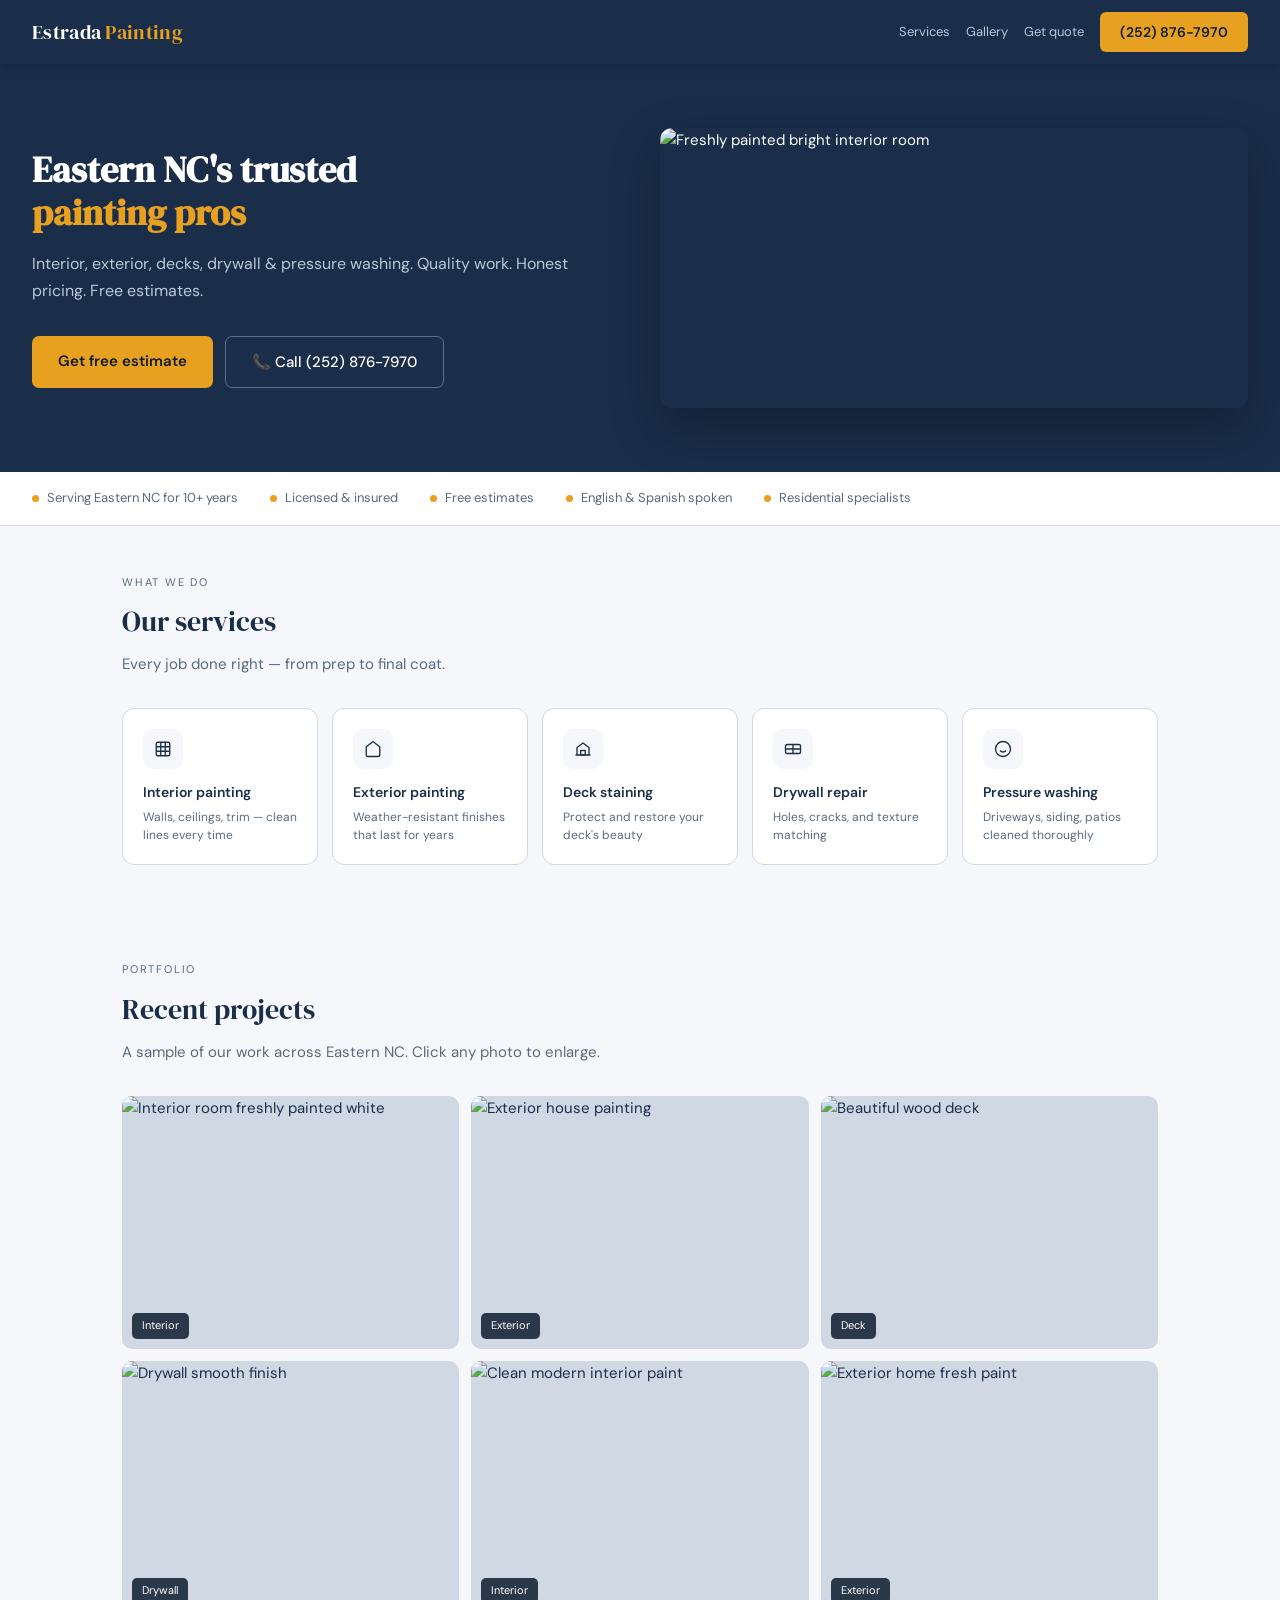
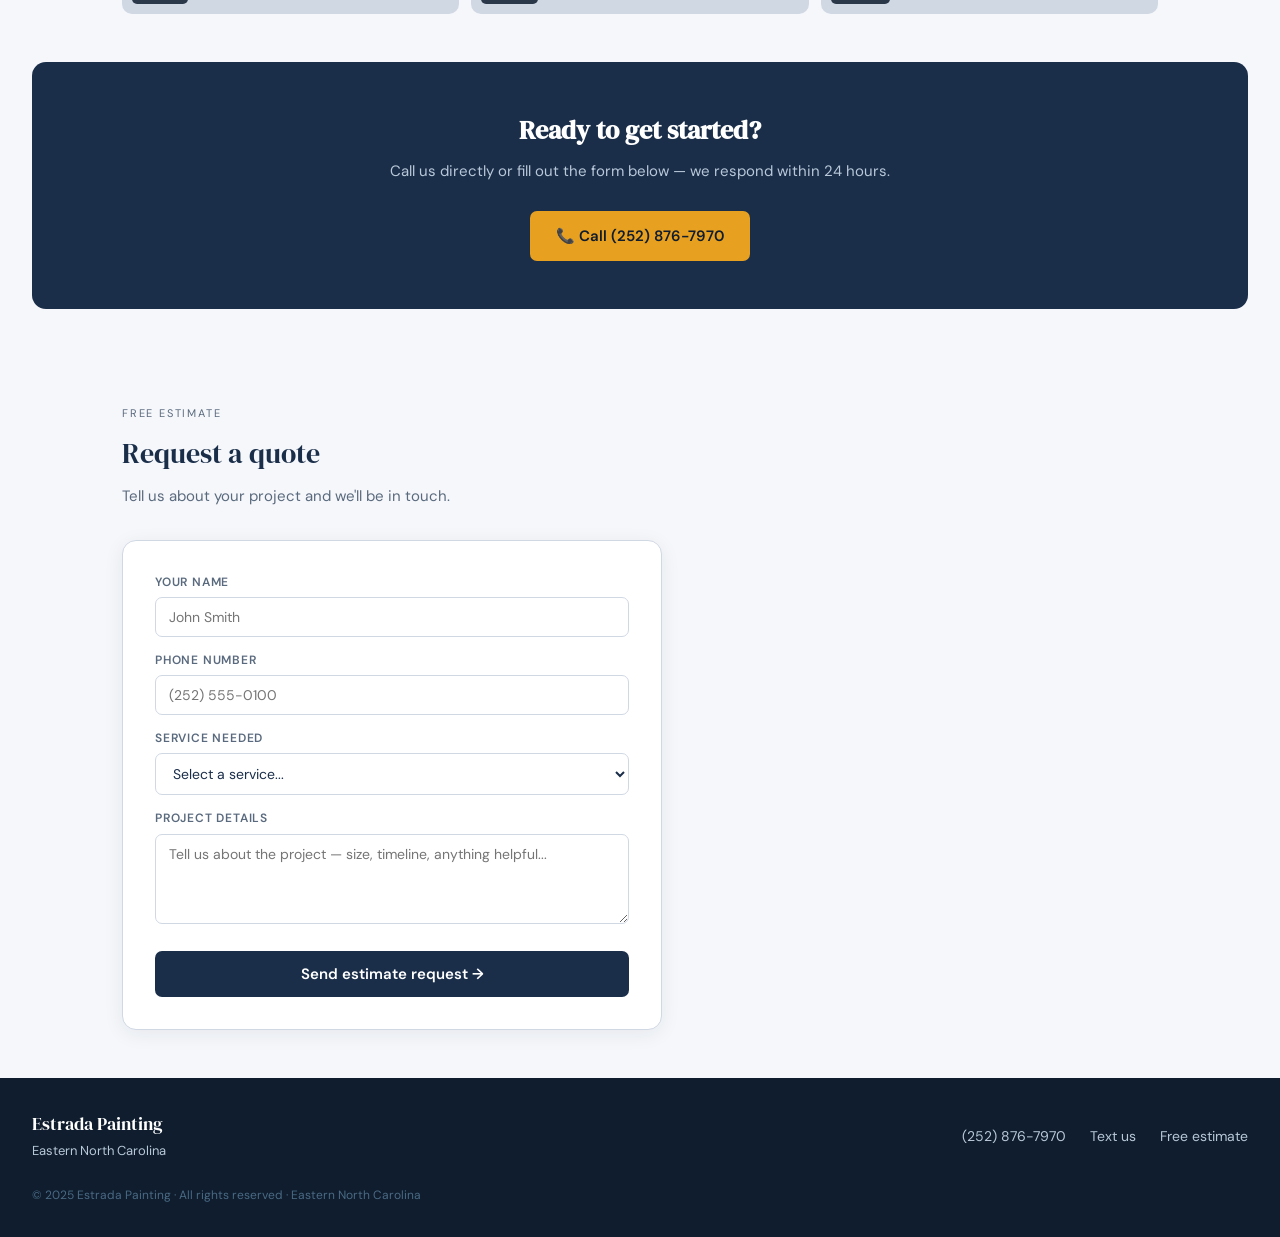
==== commit 6d63d2b7: "Refactor index.html with new layout and styles Updated HTML structure and styles, added new sections" ====
--- a/index.html
+++ b/index.html
@@ -1,236 +1,463 @@
-<!doctype html>
+<!DOCTYPE html>
 <html lang="en">
 <head>
 <meta charset="utf-8">
 <meta name="viewport" content="width=device-width,initial-scale=1">
-
 <title>Estrada Painting — Eastern North Carolina</title>
-<meta name="description" content="Interior & exterior painting, pressure washing, drywall, decks in Eastern NC. Free estimates.">
-
-<!-- Fonts -->
-<link href="https://fonts.googleapis.com/css2?family=Inter:wght@400;600;800&display=swap" rel="stylesheet">
-
-<!-- Preconnect -->
-<link rel="preconnect" href="https://images.unsplash.com">
-<link rel="preconnect" href="https://cdn.pixabay.com">
-<link rel="preconnect" href="https://translate.google.com">
-
-<!-- Icons -->
+<meta name="description" content="Interior & exterior painting, pressure washing, drywall, decks in Eastern NC. Free estimates. Call (252) 876-7970.">
 <link rel="icon" href="https://cdn-icons-png.flaticon.com/512/1048/1048947.png">
-
+<link href="https://fonts.googleapis.com/css2?family=DM+Sans:wght@400;500;600&family=DM+Serif+Display&display=swap" rel="stylesheet">
 <style>
-body {
-  margin:0;
-  font-family:Inter,sans-serif;
-  background:#f8fafc;
-  color:#111827;
-}
-
-/* Layout */
-.grid { max-width:1100px; margin:auto; padding:2rem; display:grid; gap:2rem; }
-.card { background:#fff; padding:1.5rem; border-radius:14px; box-shadow:0 10px 30px rgba(0,0,0,0.08); transition:.3s; }
-.card:hover { transform:translateY(-5px); }
-
-h1,h2 { margin:0 0 1rem; }
-
-/* Buttons */
-.btn {
-  display:inline-block;
-  padding:12px 20px;
-  border-radius:999px;
-  background:#f97316;
-  color:#fff;
-  text-decoration:none;
-  font-weight:600;
-}
-
-/* Sticky CTA */
-.cta-call {
-  animation:pulse 1.5s infinite;
-}
-@keyframes pulse {
-  0%{transform:scale(1)}
-  50%{transform:scale(1.05)}
-  100%{transform:scale(1)}
-}
-
-/* Gallery */
-img { max-width:100%; border-radius:12px; }
-
-/* Lightbox */
-#lightbox {
-  position:fixed; inset:0;
-  background:rgba(0,0,0,0.9);
-  display:none;
-  align-items:center;
-  justify-content:center;
-  z-index:9999;
-}
-
-/* Before/After */
-.ba {
-  position:relative;
-  overflow:hidden;
-  border-radius:12px;
-}
-.ba img { width:100%; display:block; }
-.ba .after {
-  position:absolute;
-  top:0; left:0;
-  width:50%;
-  overflow:hidden;
-}
+  *, *::before, *::after { box-sizing: border-box; margin: 0; padding: 0; }
+  :root {
+    --navy: #1a2e4a;
+    --navy-light: #243d5c;
+    --navy-dark: #0f1d2e;
+    --white: #ffffff;
+    --off-white: #f5f7fa;
+    --accent: #e8a020;
+    --text: #1a2e4a;
+    --muted: #5a6a7e;
+    --border: #d0d8e4;
+  }
+  html { scroll-behavior: smooth; }
+  body {
+    font-family: 'DM Sans', system-ui, sans-serif;
+    background: var(--off-white);
+    color: var(--text);
+    font-size: 15px;
+    line-height: 1.6;
+  }
+
+  /* NAV */
+  nav {
+    background: var(--navy);
+    padding: 0 2rem;
+    display: flex;
+    align-items: center;
+    justify-content: space-between;
+    height: 64px;
+    position: sticky;
+    top: 0;
+    z-index: 100;
+    box-shadow: 0 2px 12px rgba(0,0,0,0.18);
+  }
+  .logo { color: #fff; font-family: 'DM Serif Display', serif; font-size: 20px; letter-spacing: .3px; }
+  .logo span { color: var(--accent); }
+  .nav-right { display: flex; align-items: center; gap: 1rem; }
+  .nav-link { color: #b8c8d8; font-size: 13px; text-decoration: none; }
+  .nav-cta {
+    background: var(--accent);
+    color: var(--navy-dark);
+    padding: 9px 20px;
+    border-radius: 6px;
+    font-size: 14px;
+    font-weight: 600;
+    text-decoration: none;
+    transition: opacity .2s;
+  }
+  .nav-cta:hover { opacity: .88; }
+
+  /* HERO */
+  .hero {
+    background: var(--navy);
+    color: #fff;
+    padding: 4rem 2rem;
+    display: grid;
+    grid-template-columns: 1fr 1fr;
+    gap: 2.5rem;
+    align-items: center;
+  }
+  .hero-text h1 {
+    font-family: 'DM Serif Display', serif;
+    font-size: 36px;
+    line-height: 1.2;
+    margin-bottom: 1rem;
+  }
+  .hero-text h1 span { color: var(--accent); }
+  .hero-text p { color: #b8c8d8; font-size: 16px; margin-bottom: 2rem; line-height: 1.7; }
+  .hero-btns { display: flex; gap: 12px; flex-wrap: wrap; }
+  .btn-primary {
+    background: var(--accent);
+    color: var(--navy-dark);
+    padding: 13px 26px;
+    border-radius: 7px;
+    font-weight: 600;
+    font-size: 15px;
+    border: none;
+    cursor: pointer;
+    text-decoration: none;
+    display: inline-block;
+    transition: opacity .2s;
+  }
+  .btn-primary:hover { opacity: .88; }
+  .btn-outline {
+    background: transparent;
+    color: #fff;
+    padding: 13px 26px;
+    border-radius: 7px;
+    font-weight: 500;
+    font-size: 15px;
+    border: 1px solid rgba(255,255,255,0.3);
+    cursor: pointer;
+    text-decoration: none;
+    display: inline-block;
+    transition: border-color .2s;
+  }
+  .btn-outline:hover { border-color: rgba(255,255,255,0.6); }
+  .hero-img {
+    border-radius: 12px;
+    overflow: hidden;
+    height: 280px;
+    box-shadow: 0 20px 50px rgba(0,0,0,0.3);
+  }
+  .hero-img img { width: 100%; height: 100%; object-fit: cover; display: block; }
+
+  /* TRUST BAR */
+  .trust-bar {
+    background: #fff;
+    border-bottom: 1px solid var(--border);
+    padding: 1rem 2rem;
+    display: flex;
+    gap: 2rem;
+    align-items: center;
+    flex-wrap: wrap;
+  }
+  .trust-item { display: flex; align-items: center; gap: 8px; font-size: 13px; color: var(--muted); }
+  .trust-dot { width: 7px; height: 7px; border-radius: 50%; background: var(--accent); flex-shrink: 0; }
+
+  /* SECTIONS */
+  .section { padding: 3rem 2rem; max-width: 1100px; margin: 0 auto; }
+  .section-label { font-size: 11px; text-transform: uppercase; letter-spacing: 1.8px; color: var(--muted); margin-bottom: .5rem; }
+  .section-title { font-family: 'DM Serif Display', serif; font-size: 28px; color: var(--navy); margin-bottom: .5rem; }
+  .section-sub { font-size: 15px; color: var(--muted); margin-bottom: 2rem; line-height: 1.6; }
+
+  /* SERVICES */
+  .services-grid { display: grid; grid-template-columns: repeat(auto-fit, minmax(170px, 1fr)); gap: 14px; }
+  .svc-card {
+    background: #fff;
+    border: 1px solid var(--border);
+    border-radius: 12px;
+    padding: 1.25rem;
+    transition: box-shadow .2s, transform .2s;
+  }
+  .svc-card:hover { box-shadow: 0 8px 24px rgba(26,46,74,0.1); transform: translateY(-2px); }
+  .svc-icon {
+    width: 40px; height: 40px;
+    border-radius: 10px;
+    background: var(--off-white);
+    display: flex; align-items: center; justify-content: center;
+    margin-bottom: .75rem;
+  }
+  .svc-name { font-size: 14px; font-weight: 600; color: var(--navy); margin-bottom: .3rem; }
+  .svc-desc { font-size: 12px; color: var(--muted); line-height: 1.5; }
+
+  /* GALLERY */
+  .gallery-grid { display: grid; grid-template-columns: repeat(3, 1fr); gap: 12px; }
+  .gallery-item {
+    border-radius: 10px;
+    overflow: hidden;
+    aspect-ratio: 4/3;
+    position: relative;
+    background: #d0d8e4;
+    cursor: pointer;
+  }
+  .gallery-item img {
+    width: 100%; height: 100%;
+    object-fit: cover; display: block;
+    transition: transform .4s;
+  }
+  .gallery-item:hover img { transform: scale(1.05); }
+  .gal-tag {
+    position: absolute; bottom: 10px; left: 10px;
+    background: rgba(15,29,46,0.85);
+    color: #fff; font-size: 11px;
+    padding: 4px 10px; border-radius: 5px;
+    backdrop-filter: blur(4px);
+  }
+
+  /* LIGHTBOX */
+  #lightbox {
+    position: fixed; inset: 0;
+    background: rgba(0,0,0,0.92);
+    display: none; align-items: center; justify-content: center;
+    z-index: 9999; cursor: pointer;
+  }
+  #lightbox.open { display: flex; }
+  #lightbox img { max-width: 90vw; max-height: 85vh; border-radius: 10px; }
+
+  /* CTA BAND */
+  .cta-band {
+    background: var(--navy);
+    color: #fff;
+    padding: 3rem 2rem;
+    text-align: center;
+    border-radius: 14px;
+    margin: 0 2rem 3rem;
+  }
+  .cta-band h2 { font-family: 'DM Serif Display', serif; font-size: 26px; margin-bottom: .5rem; }
+  .cta-band p { color: #b8c8d8; font-size: 15px; margin-bottom: 1.75rem; }
+
+  /* FORM */
+  .form-card {
+    background: #fff;
+    border: 1px solid var(--border);
+    border-radius: 14px;
+    padding: 2rem;
+    max-width: 540px;
+    box-shadow: 0 4px 20px rgba(26,46,74,0.07);
+  }
+  .form-row { margin-bottom: 14px; }
+  .form-label { font-size: 12px; font-weight: 600; color: var(--muted); margin-bottom: 5px; display: block; text-transform: uppercase; letter-spacing: .8px; }
+  .form-input {
+    width: 100%; padding: 10px 13px;
+    border: 1px solid var(--border);
+    border-radius: 7px; font-size: 14px;
+    color: var(--text); background: #fff;
+    outline: none; font-family: inherit;
+    transition: border-color .2s;
+  }
+  .form-input:focus { border-color: var(--navy-light); }
+  textarea.form-input { resize: vertical; min-height: 90px; }
+  .form-submit {
+    background: var(--navy); color: #fff;
+    border: none; padding: 13px 24px;
+    border-radius: 7px; font-size: 15px;
+    font-weight: 600; cursor: pointer;
+    width: 100%; margin-top: 6px;
+    font-family: inherit;
+    transition: background .2s;
+  }
+  .form-submit:hover { background: var(--navy-light); }
+  .form-success { font-size: 13px; color: #2a7a2a; margin-top: 10px; display: none; padding: 10px; background: #edfaed; border-radius: 6px; }
+
+  /* FOOTER */
+  footer {
+    background: var(--navy-dark);
+    color: #b8c8d8;
+    padding: 2rem;
+    display: flex;
+    justify-content: space-between;
+    align-items: center;
+    flex-wrap: wrap;
+    gap: 1rem;
+  }
+  .footer-name { color: #fff; font-family: 'DM Serif Display', serif; font-size: 18px; }
+  .footer-sub { font-size: 13px; margin-top: 3px; }
+  .footer-links { display: flex; gap: 1.5rem; font-size: 14px; }
+  .footer-links a { color: #b8c8d8; text-decoration: none; }
+  .footer-links a:hover { color: var(--accent); }
+  .footer-copy { font-size: 12px; color: #4a6a84; width: 100%; margin-top: .5rem; }
+
+  /* RESPONSIVE */
+  @media (max-width: 680px) {
+    .hero { grid-template-columns: 1fr; }
+    .hero-img { height: 200px; }
+    .gallery-grid { grid-template-columns: repeat(2, 1fr); }
+    .nav-link { display: none; }
+    .hero-text h1 { font-size: 26px; }
+  }
 </style>
 </head>
-
 <body>
 
-<!-- TRANSLATE -->
-<div id="google_translate_element"></div>
-
-<header class="grid">
-  <h1>Estrada Painting</h1>
-  <p>Interior • Exterior • Decks • Drywall • Pressure Washing</p>
-
-  <a class="btn cta-call" href="tel:+12528767970">📞 Call Now</a>
-</header>
+<!-- NAV -->
+<nav>
+  <div class="logo">Estrada <span>Painting</span></div>
+  <div class="nav-right">
+    <a class="nav-link" href="#services">Services</a>
+    <a class="nav-link" href="#gallery">Gallery</a>
+    <a class="nav-link" href="#quote">Get quote</a>
+    <a class="nav-cta" href="tel:+12528767970">(252) 876-7970</a>
+  </div>
+</nav>
 
 <!-- HERO -->
-<section class="grid">
-  <div class="card">
-    <h2>Need Painting Done Right?</h2>
-    <p>Free estimates in Eastern North Carolina.</p>
-    <a class="btn" href="#lead">Get Quote</a>
-  </div>
-
-  <div class="card">
-    <img src="https://images.unsplash.com/photo-1600585154340-be6161a56a0c?w=1000&q=70&auto=format">
-  </div>
-</section>
-
-<!-- LEAD FORM -->
-<section class="grid" id="lead">
-  <div class="card">
-    <h2>Get Free Estimate</h2>
-
-    <form id="quoteForm">
-      <input placeholder="Name" required><br><br>
-      <input id="phone" placeholder="Phone" required><br><br>
-      <textarea placeholder="Project details"></textarea><br><br>
-      <button class="btn" type="submit">Send via SMS</button>
-    </form>
-  </div>
-</section>
+<div class="hero">
+  <div class="hero-text">
+    <h1>Eastern NC's trusted<br><span>painting pros</span></h1>
+    <p>Interior, exterior, decks, drywall & pressure washing. Quality work. Honest pricing. Free estimates.</p>
+    <div class="hero-btns">
+      <a class="btn-primary" href="#quote">Get free estimate</a>
+      <a class="btn-outline" href="tel:+12528767970">📞 Call (252) 876-7970</a>
+    </div>
+  </div>
+  <div class="hero-img">
+    <img src="https://images.unsplash.com/photo-1562259929-b4e1fd3aef09?w=900&q=75&auto=format" alt="Freshly painted bright interior room" loading="eager">
+  </div>
+</div>
+
+<!-- TRUST BAR -->
+<div class="trust-bar">
+  <div class="trust-item"><div class="trust-dot"></div>Serving Eastern NC for 10+ years</div>
+  <div class="trust-item"><div class="trust-dot"></div>Licensed & insured</div>
+  <div class="trust-item"><div class="trust-dot"></div>Free estimates</div>
+  <div class="trust-item"><div class="trust-dot"></div>English & Spanish spoken</div>
+  <div class="trust-item"><div class="trust-dot"></div>Residential specialists</div>
+</div>
+
+<!-- SERVICES -->
+<div class="section" id="services">
+  <div class="section-label">What we do</div>
+  <div class="section-title">Our services</div>
+  <div class="section-sub">Every job done right — from prep to final coat.</div>
+  <div class="services-grid">
+    <div class="svc-card">
+      <div class="svc-icon">
+        <svg width="18" height="18" viewBox="0 0 24 24" fill="none" stroke="#1a2e4a" stroke-width="1.8"><rect x="3" y="3" width="18" height="18" rx="2"/><path d="M9 3v18M15 3v18M3 9h18M3 15h18"/></svg>
+      </div>
+      <div class="svc-name">Interior painting</div>
+      <div class="svc-desc">Walls, ceilings, trim — clean lines every time</div>
+    </div>
+    <div class="svc-card">
+      <div class="svc-icon">
+        <svg width="18" height="18" viewBox="0 0 24 24" fill="none" stroke="#1a2e4a" stroke-width="1.8"><path d="M3 9l9-7 9 7v11a2 2 0 0 1-2 2H5a2 2 0 0 1-2-2z"/></svg>
+      </div>
+      <div class="svc-name">Exterior painting</div>
+      <div class="svc-desc">Weather-resistant finishes that last for years</div>
+    </div>
+    <div class="svc-card">
+      <div class="svc-icon">
+        <svg width="18" height="18" viewBox="0 0 24 24" fill="none" stroke="#1a2e4a" stroke-width="1.8"><path d="M2 20h20M4 20V10l8-6 8 6v10"/><rect x="9" y="14" width="6" height="6"/></svg>
+      </div>
+      <div class="svc-name">Deck staining</div>
+      <div class="svc-desc">Protect and restore your deck's beauty</div>
+    </div>
+    <div class="svc-card">
+      <div class="svc-icon">
+        <svg width="18" height="18" viewBox="0 0 24 24" fill="none" stroke="#1a2e4a" stroke-width="1.8"><rect x="2" y="6" width="20" height="12" rx="2"/><path d="M12 6v12M2 12h20"/></svg>
+      </div>
+      <div class="svc-name">Drywall repair</div>
+      <div class="svc-desc">Holes, cracks, and texture matching</div>
+    </div>
+    <div class="svc-card">
+      <div class="svc-icon">
+        <svg width="18" height="18" viewBox="0 0 24 24" fill="none" stroke="#1a2e4a" stroke-width="1.8"><path d="M12 2a10 10 0 1 0 10 10A10 10 0 0 0 12 2z"/><path d="M8 14s1.5 2 4 2 4-2 4-2"/><line x1="9" y1="9" x2="9.01" y2="9"/><line x1="15" y1="9" x2="15.01" y2="9"/></svg>
+      </div>
+      <div class="svc-name">Pressure washing</div>
+      <div class="svc-desc">Driveways, siding, patios cleaned thoroughly</div>
+    </div>
+  </div>
+</div>
 
 <!-- GALLERY -->
-<section class="grid">
-  <h2>Recent Projects</h2>
-
-  <img class="gallery-img" src="https://images.unsplash.com/photo-1599423300746-b62533397364?w=800&q=60&auto=format">
-  <img class="gallery-img" src="https://images.unsplash.com/photo-1503387762-592deb58ef4e?w=800&q=60&auto=format">
-</section>
-
-<!-- BEFORE AFTER -->
-<section class="grid">
-  <h2>Before / After</h2>
-
-  <div class="ba">
-    <img src="https://images.unsplash.com/photo-1581578731548-c64695cc6952?w=900&q=60">
-    <div class="after">
-      <img src="https://images.unsplash.com/photo-1600585154340-be6161a56a0c?w=900&q=60">
-    </div>
-    <input type="range" min="0" max="100" value="50" id="slider">
-  </div>
-</section>
-
-<!-- WEATHER -->
-<section class="grid">
-  <a class="weatherwidget-io"
-     href="https://forecast7.com/en/35d23n80d84/charlotte/"
-     data-label_1="CHARLOTTE"
-     data-label_2="WEATHER">
-    WEATHER
-  </a>
-</section>
-
-<!-- PROJECT VAULT -->
-<section class="grid">
-  <h2>ProjectVault™</h2>
-
-  <input id="imageURL" placeholder="Paste Unsplash/Pexels image URL">
-  <button class="btn" onclick="addProject()">Add</button>
-
-  <div id="vault"></div>
-</section>
+<div class="section" id="gallery">
+  <div class="section-label">Portfolio</div>
+  <div class="section-title">Recent projects</div>
+  <div class="section-sub">A sample of our work across Eastern NC. Click any photo to enlarge.</div>
+  <div class="gallery-grid">
+    <div class="gallery-item" onclick="openLightbox(this)">
+      <img src="https://images.unsplash.com/photo-1589939705384-5185137a7f0f?w=700&q=70&auto=format" alt="Interior room freshly painted white" loading="lazy">
+      <div class="gal-tag">Interior</div>
+    </div>
+    <div class="gallery-item" onclick="openLightbox(this)">
+      <img src="https://images.unsplash.com/photo-1570129477492-45c003edd2be?w=700&q=70&auto=format" alt="Exterior house painting" loading="lazy">
+      <div class="gal-tag">Exterior</div>
+    </div>
+    <div class="gallery-item" onclick="openLightbox(this)">
+      <img src="https://images.unsplash.com/photo-1600585154526-990dced4db0d?w=700&q=70&auto=format" alt="Beautiful wood deck" loading="lazy">
+      <div class="gal-tag">Deck</div>
+    </div>
+    <div class="gallery-item" onclick="openLightbox(this)">
+      <img src="https://images.unsplash.com/photo-1558618666-fcd25c85cd64?w=700&q=70&auto=format" alt="Drywall smooth finish" loading="lazy">
+      <div class="gal-tag">Drywall</div>
+    </div>
+    <div class="gallery-item" onclick="openLightbox(this)">
+      <img src="https://images.unsplash.com/photo-1600566752355-35792bedcfea?w=700&q=70&auto=format" alt="Clean modern interior paint" loading="lazy">
+      <div class="gal-tag">Interior</div>
+    </div>
+    <div class="gallery-item" onclick="openLightbox(this)">
+      <img src="https://images.unsplash.com/photo-1600047509807-ba8f99d2cdde?w=700&q=70&auto=format" alt="Exterior home fresh paint" loading="lazy">
+      <div class="gal-tag">Exterior</div>
+    </div>
+  </div>
+</div>
+
+<!-- CTA BAND -->
+<div class="cta-band">
+  <h2>Ready to get started?</h2>
+  <p>Call us directly or fill out the form below — we respond within 24 hours.</p>
+  <a class="btn-primary" href="tel:+12528767970">📞 Call (252) 876-7970</a>
+</div>
+
+<!-- QUOTE FORM -->
+<div class="section" id="quote">
+  <div class="section-label">Free estimate</div>
+  <div class="section-title">Request a quote</div>
+  <div class="section-sub">Tell us about your project and we'll be in touch.</div>
+  <div class="form-card">
+    <div class="form-row">
+      <label class="form-label">Your name</label>
+      <input class="form-input" placeholder="John Smith" id="f-name" type="text">
+    </div>
+    <div class="form-row">
+      <label class="form-label">Phone number</label>
+      <input class="form-input" placeholder="(252) 555-0100" id="f-phone" type="tel">
+    </div>
+    <div class="form-row">
+      <label class="form-label">Service needed</label>
+      <select class="form-input" id="f-service">
+        <option value="">Select a service...</option>
+        <option>Interior painting</option>
+        <option>Exterior painting</option>
+        <option>Deck staining</option>
+        <option>Drywall repair</option>
+        <option>Pressure washing</option>
+        <option>Multiple / not sure</option>
+      </select>
+    </div>
+    <div class="form-row">
+      <label class="form-label">Project details</label>
+      <textarea class="form-input" placeholder="Tell us about the project — size, timeline, anything helpful..." id="f-details"></textarea>
+    </div>
+    <button class="form-submit" onclick="sendLead()">Send estimate request →</button>
+    <div class="form-success" id="form-msg">✓ Message sent — we'll call you soon!</div>
+  </div>
+</div>
 
 <!-- LIGHTBOX -->
-<div id="lightbox"><img id="lightboxImg"></div>
-
-<!-- EXIT POPUP -->
-<div id="exitPopup" style="display:none;position:fixed;inset:0;background:rgba(0,0,0,.8);z-index:9999;align-items:center;justify-content:center;">
-  <div class="card">
-    <h2>Get Free Quote</h2>
-    <a class="btn" href="tel:+12528767970">Call Now</a>
-  </div>
-</div>
-
-<!-- SOUNDS -->
-<audio id="clickSound" src="https://cdn.pixabay.com/download/audio/2022/03/15/audio_c8c8a73467.mp3"></audio>
-<audio id="successSound" src="https://cdn.pixabay.com/download/audio/2022/03/10/audio_0c1f4c1c6b.mp3"></audio>
+<div id="lightbox" onclick="closeLightbox()">
+  <img id="lightboxImg" src="" alt="Project photo">
+</div>
+
+<!-- FOOTER -->
+<footer>
+  <div>
+    <div class="footer-name">Estrada Painting</div>
+    <div class="footer-sub">Eastern North Carolina</div>
+  </div>
+  <div class="footer-links">
+    <a href="tel:+12528767970">(252) 876-7970</a>
+    <a href="sms:+12528767970">Text us</a>
+    <a href="#quote">Free estimate</a>
+  </div>
+  <div class="footer-copy">© 2025 Estrada Painting · All rights reserved · Eastern North Carolina</div>
+</footer>
 
 <script>
-/* TRANSLATE */
-function googleTranslateElementInit(){
-  new google.translate.TranslateElement({pageLanguage:'en',includedLanguages:'en,es'},'google_translate_element');
-}
-
-/* SMS FORM */
-document.getElementById('quoteForm').addEventListener('submit', e=>{
-  e.preventDefault();
-  document.getElementById('successSound').play?.();
-
-  const phone = document.getElementById('phone').value;
-  const msg = "New lead: "+phone;
-
-  window.location.href = "sms:+12528767970?body="+encodeURIComponent(msg);
-});
-
-/* BEFORE AFTER */
-const slider = document.getElementById("slider");
-const after = document.querySelector(".after");
-
-slider.oninput = ()=> after.style.width = slider.value+"%";
-
-/* LIGHTBOX */
-document.querySelectorAll(".gallery-img").forEach(img=>{
-  img.onclick=()=>{
-    lightbox.style.display="flex";
-    lightboxImg.src=img.src;
-  };
-});
-
-lightbox.onclick=()=>lightbox.style.display="none";
-
-/* EXIT INTENT */
-let shown=false;
-document.addEventListener("mouseleave",e=>{
-  if(e.clientY<0&&!shown){
-    exitPopup.style.display="flex";
-    shown=true;
-  }
-});
-
-/* PROJECT VAULT */
-function addProject(){
-  const url=document.getElementById("imageURL").value;
-  const img=document.createElement("img");
-  img.src=url;
-  document.getElementById("vault").appendChild(img);
-}
+  // Lightbox
+  function openLightbox(el) {
+    const src = el.querySelector('img').src;
+    document.getElementById('lightboxImg').src = src;
+    document.getElementById('lightbox').classList.add('open');
+  }
+  function closeLightbox() {
+    document.getElementById('lightbox').classList.remove('open');
+  }
+  document.addEventListener('keydown', e => { if(e.key === 'Escape') closeLightbox(); });
+
+  // SMS lead form
+  function sendLead() {
+    const name = document.getElementById('f-name').value.trim();
+    const phone = document.getElementById('f-phone').value.trim();
+    const service = document.getElementById('f-service').value;
+    const details = document.getElementById('f-details').value.trim();
+    if (!name || !phone) { alert('Please enter your name and phone number.'); return; }
+    const msg = `New quote request from estradapainting.com\n\nName: ${name}\nPhone: ${phone}\nService: ${service || 'Not specified'}\nDetails: ${details || 'None provided'}`;
+    window.location.href = 'sms:+12528767970?body=' + encodeURIComponent(msg);
+    document.getElementById('form-msg').style.display = 'block';
+  }
 </script>
-
-<script src="https://translate.google.com/translate_a/element.js?cb=googleTranslateElementInit"></script>
-<script src="https://weatherwidget.io/js/widget.min.js"></script>
 
 </body>
 </html>
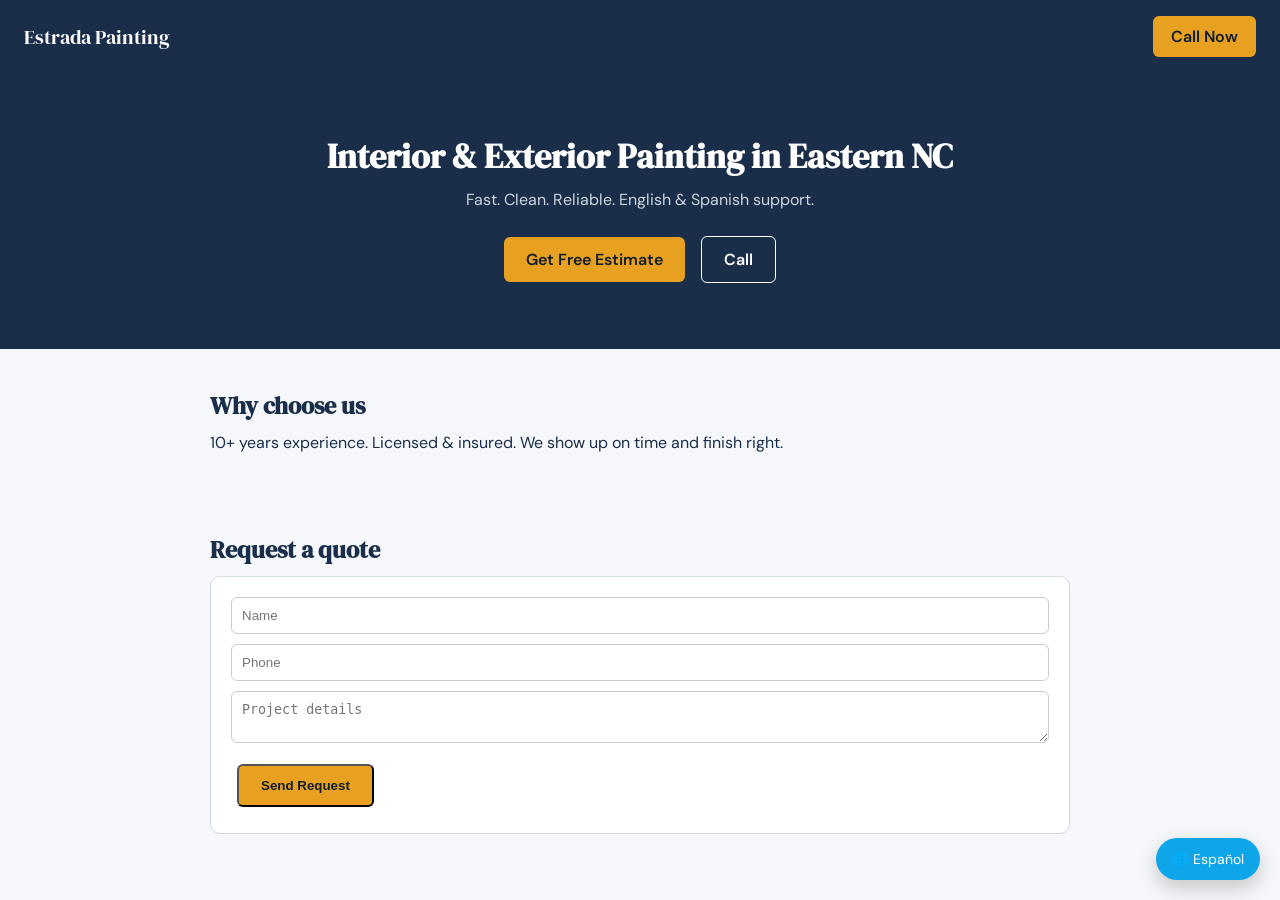
==== commit 667f5614: "Refactor HTML structure and update styles" ====
--- a/index.html
+++ b/index.html
@@ -1,462 +1,210 @@
 <!DOCTYPE html>
 <html lang="en">
 <head>
-<meta charset="utf-8">
-<meta name="viewport" content="width=device-width,initial-scale=1">
-<title>Estrada Painting — Eastern North Carolina</title>
-<meta name="description" content="Interior & exterior painting, pressure washing, drywall, decks in Eastern NC. Free estimates. Call (252) 876-7970.">
-<link rel="icon" href="https://cdn-icons-png.flaticon.com/512/1048/1048947.png">
+<meta charset="UTF-8">
+<meta name="viewport" content="width=device-width, initial-scale=1.0">
+
+<title>Estrada Painting — Eastern NC</title>
+<meta name="description" content="Interior & exterior painting in Eastern NC. Free estimates. English & Spanish support. Call now.">
+
 <link href="https://fonts.googleapis.com/css2?family=DM+Sans:wght@400;500;600&family=DM+Serif+Display&display=swap" rel="stylesheet">
+
 <style>
-  *, *::before, *::after { box-sizing: border-box; margin: 0; padding: 0; }
-  :root {
-    --navy: #1a2e4a;
-    --navy-light: #243d5c;
-    --navy-dark: #0f1d2e;
-    --white: #ffffff;
-    --off-white: #f5f7fa;
-    --accent: #e8a020;
-    --text: #1a2e4a;
-    --muted: #5a6a7e;
-    --border: #d0d8e4;
-  }
-  html { scroll-behavior: smooth; }
-  body {
-    font-family: 'DM Sans', system-ui, sans-serif;
-    background: var(--off-white);
-    color: var(--text);
-    font-size: 15px;
-    line-height: 1.6;
-  }
-
-  /* NAV */
-  nav {
-    background: var(--navy);
-    padding: 0 2rem;
-    display: flex;
-    align-items: center;
-    justify-content: space-between;
-    height: 64px;
-    position: sticky;
-    top: 0;
-    z-index: 100;
-    box-shadow: 0 2px 12px rgba(0,0,0,0.18);
-  }
-  .logo { color: #fff; font-family: 'DM Serif Display', serif; font-size: 20px; letter-spacing: .3px; }
-  .logo span { color: var(--accent); }
-  .nav-right { display: flex; align-items: center; gap: 1rem; }
-  .nav-link { color: #b8c8d8; font-size: 13px; text-decoration: none; }
-  .nav-cta {
-    background: var(--accent);
-    color: var(--navy-dark);
-    padding: 9px 20px;
-    border-radius: 6px;
-    font-size: 14px;
-    font-weight: 600;
-    text-decoration: none;
-    transition: opacity .2s;
-  }
-  .nav-cta:hover { opacity: .88; }
-
-  /* HERO */
-  .hero {
-    background: var(--navy);
-    color: #fff;
-    padding: 4rem 2rem;
-    display: grid;
-    grid-template-columns: 1fr 1fr;
-    gap: 2.5rem;
-    align-items: center;
-  }
-  .hero-text h1 {
-    font-family: 'DM Serif Display', serif;
-    font-size: 36px;
-    line-height: 1.2;
-    margin-bottom: 1rem;
-  }
-  .hero-text h1 span { color: var(--accent); }
-  .hero-text p { color: #b8c8d8; font-size: 16px; margin-bottom: 2rem; line-height: 1.7; }
-  .hero-btns { display: flex; gap: 12px; flex-wrap: wrap; }
-  .btn-primary {
-    background: var(--accent);
-    color: var(--navy-dark);
-    padding: 13px 26px;
-    border-radius: 7px;
-    font-weight: 600;
-    font-size: 15px;
-    border: none;
-    cursor: pointer;
-    text-decoration: none;
-    display: inline-block;
-    transition: opacity .2s;
-  }
-  .btn-primary:hover { opacity: .88; }
-  .btn-outline {
-    background: transparent;
-    color: #fff;
-    padding: 13px 26px;
-    border-radius: 7px;
-    font-weight: 500;
-    font-size: 15px;
-    border: 1px solid rgba(255,255,255,0.3);
-    cursor: pointer;
-    text-decoration: none;
-    display: inline-block;
-    transition: border-color .2s;
-  }
-  .btn-outline:hover { border-color: rgba(255,255,255,0.6); }
-  .hero-img {
-    border-radius: 12px;
-    overflow: hidden;
-    height: 280px;
-    box-shadow: 0 20px 50px rgba(0,0,0,0.3);
-  }
-  .hero-img img { width: 100%; height: 100%; object-fit: cover; display: block; }
-
-  /* TRUST BAR */
-  .trust-bar {
-    background: #fff;
-    border-bottom: 1px solid var(--border);
-    padding: 1rem 2rem;
-    display: flex;
-    gap: 2rem;
-    align-items: center;
-    flex-wrap: wrap;
-  }
-  .trust-item { display: flex; align-items: center; gap: 8px; font-size: 13px; color: var(--muted); }
-  .trust-dot { width: 7px; height: 7px; border-radius: 50%; background: var(--accent); flex-shrink: 0; }
-
-  /* SECTIONS */
-  .section { padding: 3rem 2rem; max-width: 1100px; margin: 0 auto; }
-  .section-label { font-size: 11px; text-transform: uppercase; letter-spacing: 1.8px; color: var(--muted); margin-bottom: .5rem; }
-  .section-title { font-family: 'DM Serif Display', serif; font-size: 28px; color: var(--navy); margin-bottom: .5rem; }
-  .section-sub { font-size: 15px; color: var(--muted); margin-bottom: 2rem; line-height: 1.6; }
-
-  /* SERVICES */
-  .services-grid { display: grid; grid-template-columns: repeat(auto-fit, minmax(170px, 1fr)); gap: 14px; }
-  .svc-card {
-    background: #fff;
-    border: 1px solid var(--border);
-    border-radius: 12px;
-    padding: 1.25rem;
-    transition: box-shadow .2s, transform .2s;
-  }
-  .svc-card:hover { box-shadow: 0 8px 24px rgba(26,46,74,0.1); transform: translateY(-2px); }
-  .svc-icon {
-    width: 40px; height: 40px;
-    border-radius: 10px;
-    background: var(--off-white);
-    display: flex; align-items: center; justify-content: center;
-    margin-bottom: .75rem;
-  }
-  .svc-name { font-size: 14px; font-weight: 600; color: var(--navy); margin-bottom: .3rem; }
-  .svc-desc { font-size: 12px; color: var(--muted); line-height: 1.5; }
-
-  /* GALLERY */
-  .gallery-grid { display: grid; grid-template-columns: repeat(3, 1fr); gap: 12px; }
-  .gallery-item {
-    border-radius: 10px;
-    overflow: hidden;
-    aspect-ratio: 4/3;
-    position: relative;
-    background: #d0d8e4;
-    cursor: pointer;
-  }
-  .gallery-item img {
-    width: 100%; height: 100%;
-    object-fit: cover; display: block;
-    transition: transform .4s;
-  }
-  .gallery-item:hover img { transform: scale(1.05); }
-  .gal-tag {
-    position: absolute; bottom: 10px; left: 10px;
-    background: rgba(15,29,46,0.85);
-    color: #fff; font-size: 11px;
-    padding: 4px 10px; border-radius: 5px;
-    backdrop-filter: blur(4px);
-  }
-
-  /* LIGHTBOX */
-  #lightbox {
-    position: fixed; inset: 0;
-    background: rgba(0,0,0,0.92);
-    display: none; align-items: center; justify-content: center;
-    z-index: 9999; cursor: pointer;
-  }
-  #lightbox.open { display: flex; }
-  #lightbox img { max-width: 90vw; max-height: 85vh; border-radius: 10px; }
-
-  /* CTA BAND */
-  .cta-band {
-    background: var(--navy);
-    color: #fff;
-    padding: 3rem 2rem;
-    text-align: center;
-    border-radius: 14px;
-    margin: 0 2rem 3rem;
-  }
-  .cta-band h2 { font-family: 'DM Serif Display', serif; font-size: 26px; margin-bottom: .5rem; }
-  .cta-band p { color: #b8c8d8; font-size: 15px; margin-bottom: 1.75rem; }
-
-  /* FORM */
-  .form-card {
-    background: #fff;
-    border: 1px solid var(--border);
-    border-radius: 14px;
-    padding: 2rem;
-    max-width: 540px;
-    box-shadow: 0 4px 20px rgba(26,46,74,0.07);
-  }
-  .form-row { margin-bottom: 14px; }
-  .form-label { font-size: 12px; font-weight: 600; color: var(--muted); margin-bottom: 5px; display: block; text-transform: uppercase; letter-spacing: .8px; }
-  .form-input {
-    width: 100%; padding: 10px 13px;
-    border: 1px solid var(--border);
-    border-radius: 7px; font-size: 14px;
-    color: var(--text); background: #fff;
-    outline: none; font-family: inherit;
-    transition: border-color .2s;
-  }
-  .form-input:focus { border-color: var(--navy-light); }
-  textarea.form-input { resize: vertical; min-height: 90px; }
-  .form-submit {
-    background: var(--navy); color: #fff;
-    border: none; padding: 13px 24px;
-    border-radius: 7px; font-size: 15px;
-    font-weight: 600; cursor: pointer;
-    width: 100%; margin-top: 6px;
-    font-family: inherit;
-    transition: background .2s;
-  }
-  .form-submit:hover { background: var(--navy-light); }
-  .form-success { font-size: 13px; color: #2a7a2a; margin-top: 10px; display: none; padding: 10px; background: #edfaed; border-radius: 6px; }
-
-  /* FOOTER */
-  footer {
-    background: var(--navy-dark);
-    color: #b8c8d8;
-    padding: 2rem;
-    display: flex;
-    justify-content: space-between;
-    align-items: center;
-    flex-wrap: wrap;
-    gap: 1rem;
-  }
-  .footer-name { color: #fff; font-family: 'DM Serif Display', serif; font-size: 18px; }
-  .footer-sub { font-size: 13px; margin-top: 3px; }
-  .footer-links { display: flex; gap: 1.5rem; font-size: 14px; }
-  .footer-links a { color: #b8c8d8; text-decoration: none; }
-  .footer-links a:hover { color: var(--accent); }
-  .footer-copy { font-size: 12px; color: #4a6a84; width: 100%; margin-top: .5rem; }
-
-  /* RESPONSIVE */
-  @media (max-width: 680px) {
-    .hero { grid-template-columns: 1fr; }
-    .hero-img { height: 200px; }
-    .gallery-grid { grid-template-columns: repeat(2, 1fr); }
-    .nav-link { display: none; }
-    .hero-text h1 { font-size: 26px; }
-  }
+*{box-sizing:border-box;margin:0;padding:0}
+
+body{
+  font-family:'DM Sans',sans-serif;
+  background:#f5f7fa;
+  color:#1a2e4a;
+}
+
+/* NAV */
+nav{
+  background:#1a2e4a;
+  color:white;
+  padding:16px 24px;
+  display:flex;
+  justify-content:space-between;
+  align-items:center;
+}
+
+.logo{font-family:'DM Serif Display';font-size:20px}
+.nav-cta{
+  background:#e8a020;
+  padding:10px 18px;
+  border-radius:6px;
+  text-decoration:none;
+  color:#0f1d2e;
+  font-weight:600;
+}
+
+/* HERO */
+.hero{
+  padding:60px 20px;
+  text-align:center;
+  background:#1a2e4a;
+  color:white;
+}
+
+.hero h1{
+  font-family:'DM Serif Display';
+  font-size:34px;
+  margin-bottom:10px;
+}
+
+.hero p{
+  color:#cbd5e1;
+  margin-bottom:20px;
+}
+
+.btn{
+  display:inline-block;
+  padding:12px 22px;
+  border-radius:6px;
+  text-decoration:none;
+  margin:6px;
+  font-weight:600;
+}
+
+.primary{background:#e8a020;color:#0f1d2e}
+.secondary{border:1px solid white;color:white}
+
+/* SECTION */
+.section{
+  padding:40px 20px;
+  max-width:900px;
+  margin:auto;
+}
+
+.section h2{
+  font-family:'DM Serif Display';
+  margin-bottom:10px;
+}
+
+/* FORM */
+.form{
+  background:white;
+  padding:20px;
+  border-radius:10px;
+  border:1px solid #d0d8e4;
+}
+
+.form input,.form textarea{
+  width:100%;
+  margin-bottom:10px;
+  padding:10px;
+  border:1px solid #ccc;
+  border-radius:6px;
+}
+
+/* FLOATING TRANSLATOR BUTTON */
+#translatorBtn{
+  position:fixed;
+  bottom:20px;
+  right:20px;
+  background:#0ea5e9;
+  color:white;
+  padding:12px 16px;
+  border-radius:999px;
+  cursor:pointer;
+  font-size:14px;
+  box-shadow:0 8px 20px rgba(0,0,0,0.2);
+}
+
+/* TRANSLATOR PANEL */
+#translatorPanel{
+  position:fixed;
+  bottom:80px;
+  right:20px;
+  width:320px;
+  background:white;
+  border-radius:14px;
+  padding:12px;
+  display:none;
+  box-shadow:0 20px 40px rgba(0,0,0,0.2);
+}
+
+textarea{
+  width:100%;
+  padding:8px;
+}
+
+#output{
+  margin-top:8px;
+  min-height:40px;
+  font-size:14px;
+}
+
+/* MOBILE */
+@media(max-width:600px){
+  .hero h1{font-size:26px}
+}
 </style>
 </head>
+
 <body>
 
-<!-- NAV -->
 <nav>
-  <div class="logo">Estrada <span>Painting</span></div>
-  <div class="nav-right">
-    <a class="nav-link" href="#services">Services</a>
-    <a class="nav-link" href="#gallery">Gallery</a>
-    <a class="nav-link" href="#quote">Get quote</a>
-    <a class="nav-cta" href="tel:+12528767970">(252) 876-7970</a>
+  <div class="logo">Estrada Painting</div>
+  <a class="nav-cta" href="tel:+12528767970">Call Now</a>
+</nav>
+
+<div class="hero">
+  <h1>Interior & Exterior Painting in Eastern NC</h1>
+  <p>Fast. Clean. Reliable. English & Spanish support.</p>
+  <a class="btn primary" href="#quote">Get Free Estimate</a>
+  <a class="btn secondary" href="tel:+12528767970">Call</a>
+</div>
+
+<div class="section">
+  <h2>Why choose us</h2>
+  <p>10+ years experience. Licensed & insured. We show up on time and finish right.</p>
+</div>
+
+<div class="section" id="quote">
+  <h2>Request a quote</h2>
+  <div class="form">
+    <input placeholder="Name">
+    <input placeholder="Phone">
+    <textarea placeholder="Project details"></textarea>
+    <button class="btn primary">Send Request</button>
   </div>
-</nav>
-
-<!-- HERO -->
-<div class="hero">
-  <div class="hero-text">
-    <h1>Eastern NC's trusted<br><span>painting pros</span></h1>
-    <p>Interior, exterior, decks, drywall & pressure washing. Quality work. Honest pricing. Free estimates.</p>
-    <div class="hero-btns">
-      <a class="btn-primary" href="#quote">Get free estimate</a>
-      <a class="btn-outline" href="tel:+12528767970">📞 Call (252) 876-7970</a>
-    </div>
-  </div>
-  <div class="hero-img">
-    <img src="https://images.unsplash.com/photo-1562259929-b4e1fd3aef09?w=900&q=75&auto=format" alt="Freshly painted bright interior room" loading="eager">
-  </div>
-</div>
-
-<!-- TRUST BAR -->
-<div class="trust-bar">
-  <div class="trust-item"><div class="trust-dot"></div>Serving Eastern NC for 10+ years</div>
-  <div class="trust-item"><div class="trust-dot"></div>Licensed & insured</div>
-  <div class="trust-item"><div class="trust-dot"></div>Free estimates</div>
-  <div class="trust-item"><div class="trust-dot"></div>English & Spanish spoken</div>
-  <div class="trust-item"><div class="trust-dot"></div>Residential specialists</div>
-</div>
-
-<!-- SERVICES -->
-<div class="section" id="services">
-  <div class="section-label">What we do</div>
-  <div class="section-title">Our services</div>
-  <div class="section-sub">Every job done right — from prep to final coat.</div>
-  <div class="services-grid">
-    <div class="svc-card">
-      <div class="svc-icon">
-        <svg width="18" height="18" viewBox="0 0 24 24" fill="none" stroke="#1a2e4a" stroke-width="1.8"><rect x="3" y="3" width="18" height="18" rx="2"/><path d="M9 3v18M15 3v18M3 9h18M3 15h18"/></svg>
-      </div>
-      <div class="svc-name">Interior painting</div>
-      <div class="svc-desc">Walls, ceilings, trim — clean lines every time</div>
-    </div>
-    <div class="svc-card">
-      <div class="svc-icon">
-        <svg width="18" height="18" viewBox="0 0 24 24" fill="none" stroke="#1a2e4a" stroke-width="1.8"><path d="M3 9l9-7 9 7v11a2 2 0 0 1-2 2H5a2 2 0 0 1-2-2z"/></svg>
-      </div>
-      <div class="svc-name">Exterior painting</div>
-      <div class="svc-desc">Weather-resistant finishes that last for years</div>
-    </div>
-    <div class="svc-card">
-      <div class="svc-icon">
-        <svg width="18" height="18" viewBox="0 0 24 24" fill="none" stroke="#1a2e4a" stroke-width="1.8"><path d="M2 20h20M4 20V10l8-6 8 6v10"/><rect x="9" y="14" width="6" height="6"/></svg>
-      </div>
-      <div class="svc-name">Deck staining</div>
-      <div class="svc-desc">Protect and restore your deck's beauty</div>
-    </div>
-    <div class="svc-card">
-      <div class="svc-icon">
-        <svg width="18" height="18" viewBox="0 0 24 24" fill="none" stroke="#1a2e4a" stroke-width="1.8"><rect x="2" y="6" width="20" height="12" rx="2"/><path d="M12 6v12M2 12h20"/></svg>
-      </div>
-      <div class="svc-name">Drywall repair</div>
-      <div class="svc-desc">Holes, cracks, and texture matching</div>
-    </div>
-    <div class="svc-card">
-      <div class="svc-icon">
-        <svg width="18" height="18" viewBox="0 0 24 24" fill="none" stroke="#1a2e4a" stroke-width="1.8"><path d="M12 2a10 10 0 1 0 10 10A10 10 0 0 0 12 2z"/><path d="M8 14s1.5 2 4 2 4-2 4-2"/><line x1="9" y1="9" x2="9.01" y2="9"/><line x1="15" y1="9" x2="15.01" y2="9"/></svg>
-      </div>
-      <div class="svc-name">Pressure washing</div>
-      <div class="svc-desc">Driveways, siding, patios cleaned thoroughly</div>
-    </div>
-  </div>
-</div>
-
-<!-- GALLERY -->
-<div class="section" id="gallery">
-  <div class="section-label">Portfolio</div>
-  <div class="section-title">Recent projects</div>
-  <div class="section-sub">A sample of our work across Eastern NC. Click any photo to enlarge.</div>
-  <div class="gallery-grid">
-    <div class="gallery-item" onclick="openLightbox(this)">
-      <img src="https://images.unsplash.com/photo-1589939705384-5185137a7f0f?w=700&q=70&auto=format" alt="Interior room freshly painted white" loading="lazy">
-      <div class="gal-tag">Interior</div>
-    </div>
-    <div class="gallery-item" onclick="openLightbox(this)">
-      <img src="https://images.unsplash.com/photo-1570129477492-45c003edd2be?w=700&q=70&auto=format" alt="Exterior house painting" loading="lazy">
-      <div class="gal-tag">Exterior</div>
-    </div>
-    <div class="gallery-item" onclick="openLightbox(this)">
-      <img src="https://images.unsplash.com/photo-1600585154526-990dced4db0d?w=700&q=70&auto=format" alt="Beautiful wood deck" loading="lazy">
-      <div class="gal-tag">Deck</div>
-    </div>
-    <div class="gallery-item" onclick="openLightbox(this)">
-      <img src="https://images.unsplash.com/photo-1558618666-fcd25c85cd64?w=700&q=70&auto=format" alt="Drywall smooth finish" loading="lazy">
-      <div class="gal-tag">Drywall</div>
-    </div>
-    <div class="gallery-item" onclick="openLightbox(this)">
-      <img src="https://images.unsplash.com/photo-1600566752355-35792bedcfea?w=700&q=70&auto=format" alt="Clean modern interior paint" loading="lazy">
-      <div class="gal-tag">Interior</div>
-    </div>
-    <div class="gallery-item" onclick="openLightbox(this)">
-      <img src="https://images.unsplash.com/photo-1600047509807-ba8f99d2cdde?w=700&q=70&auto=format" alt="Exterior home fresh paint" loading="lazy">
-      <div class="gal-tag">Exterior</div>
-    </div>
-  </div>
-</div>
-
-<!-- CTA BAND -->
-<div class="cta-band">
-  <h2>Ready to get started?</h2>
-  <p>Call us directly or fill out the form below — we respond within 24 hours.</p>
-  <a class="btn-primary" href="tel:+12528767970">📞 Call (252) 876-7970</a>
-</div>
-
-<!-- QUOTE FORM -->
-<div class="section" id="quote">
-  <div class="section-label">Free estimate</div>
-  <div class="section-title">Request a quote</div>
-  <div class="section-sub">Tell us about your project and we'll be in touch.</div>
-  <div class="form-card">
-    <div class="form-row">
-      <label class="form-label">Your name</label>
-      <input class="form-input" placeholder="John Smith" id="f-name" type="text">
-    </div>
-    <div class="form-row">
-      <label class="form-label">Phone number</label>
-      <input class="form-input" placeholder="(252) 555-0100" id="f-phone" type="tel">
-    </div>
-    <div class="form-row">
-      <label class="form-label">Service needed</label>
-      <select class="form-input" id="f-service">
-        <option value="">Select a service...</option>
-        <option>Interior painting</option>
-        <option>Exterior painting</option>
-        <option>Deck staining</option>
-        <option>Drywall repair</option>
-        <option>Pressure washing</option>
-        <option>Multiple / not sure</option>
-      </select>
-    </div>
-    <div class="form-row">
-      <label class="form-label">Project details</label>
-      <textarea class="form-input" placeholder="Tell us about the project — size, timeline, anything helpful..." id="f-details"></textarea>
-    </div>
-    <button class="form-submit" onclick="sendLead()">Send estimate request →</button>
-    <div class="form-success" id="form-msg">✓ Message sent — we'll call you soon!</div>
-  </div>
-</div>
-
-<!-- LIGHTBOX -->
-<div id="lightbox" onclick="closeLightbox()">
-  <img id="lightboxImg" src="" alt="Project photo">
-</div>
-
-<!-- FOOTER -->
-<footer>
-  <div>
-    <div class="footer-name">Estrada Painting</div>
-    <div class="footer-sub">Eastern North Carolina</div>
-  </div>
-  <div class="footer-links">
-    <a href="tel:+12528767970">(252) 876-7970</a>
-    <a href="sms:+12528767970">Text us</a>
-    <a href="#quote">Free estimate</a>
-  </div>
-  <div class="footer-copy">© 2025 Estrada Painting · All rights reserved · Eastern North Carolina</div>
-</footer>
+</div>
+
+<!-- TRANSLATOR BUTTON -->
+<div id="translatorBtn">🌐 Español</div>
+
+<!-- TRANSLATOR PANEL -->
+<div id="translatorPanel">
+  <textarea id="input" placeholder="Type or speak..."></textarea>
+  <div id="output"></div>
+</div>
 
 <script>
-  // Lightbox
-  function openLightbox(el) {
-    const src = el.querySelector('img').src;
-    document.getElementById('lightboxImg').src = src;
-    document.getElementById('lightbox').classList.add('open');
+const btn = document.getElementById("translatorBtn");
+const panel = document.getElementById("translatorPanel");
+const input = document.getElementById("input");
+const output = document.getElementById("output");
+
+btn.onclick = () => {
+  panel.style.display = panel.style.display === "block" ? "none" : "block";
+};
+
+async function translate(text){
+  if(!text) return output.textContent = "";
+  try{
+    const res = await fetch(`https://api.mymemory.translated.net/get?q=${encodeURIComponent(text)}&langpair=auto|en`);
+    const data = await res.json();
+    output.textContent = data.responseData.translatedText;
+  }catch{
+    output.textContent = "Translation error";
   }
-  function closeLightbox() {
-    document.getElementById('lightbox').classList.remove('open');
-  }
-  document.addEventListener('keydown', e => { if(e.key === 'Escape') closeLightbox(); });
-
-  // SMS lead form
-  function sendLead() {
-    const name = document.getElementById('f-name').value.trim();
-    const phone = document.getElementById('f-phone').value.trim();
-    const service = document.getElementById('f-service').value;
-    const details = document.getElementById('f-details').value.trim();
-    if (!name || !phone) { alert('Please enter your name and phone number.'); return; }
-    const msg = `New quote request from estradapainting.com\n\nName: ${name}\nPhone: ${phone}\nService: ${service || 'Not specified'}\nDetails: ${details || 'None provided'}`;
-    window.location.href = 'sms:+12528767970?body=' + encodeURIComponent(msg);
-    document.getElementById('form-msg').style.display = 'block';
-  }
+}
+
+input.addEventListener("input",()=>{
+  clearTimeout(window.t);
+  window.t = setTimeout(()=>translate(input.value),400);
+});
 </script>
 
 </body>
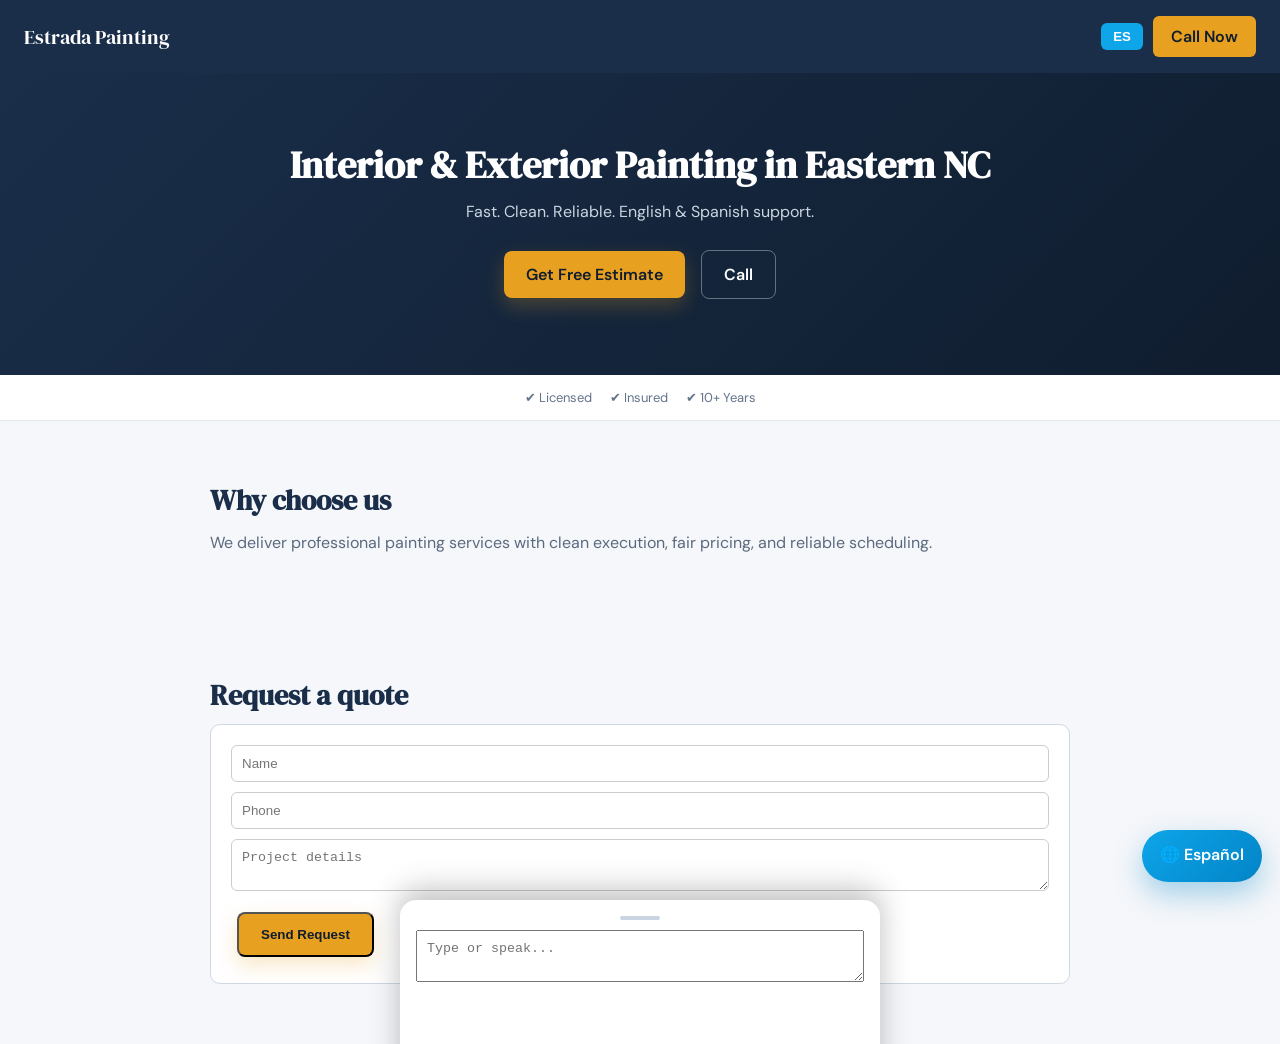
==== commit b0140d17: "Refactor styles and enhance translation features Updated styles and structure for better layout and " ====
--- a/index.html
+++ b/index.html
@@ -28,7 +28,11 @@
   align-items:center;
 }
 
-.logo{font-family:'DM Serif Display';font-size:20px}
+.logo{
+  font-family:'DM Serif Display';
+  font-size:20px;
+}
+
 .nav-cta{
   background:#e8a020;
   padding:10px 18px;
@@ -40,45 +44,94 @@
 
 /* HERO */
 .hero{
-  padding:60px 20px;
+  padding:70px 20px;
   text-align:center;
-  background:#1a2e4a;
+  background:linear-gradient(135deg,#1a2e4a,#0f1d2e);
   color:white;
 }
 
 .hero h1{
   font-family:'DM Serif Display';
-  font-size:34px;
-  margin-bottom:10px;
+  font-size:38px;
+  line-height:1.2;
+  margin-bottom:12px;
 }
 
 .hero p{
   color:#cbd5e1;
-  margin-bottom:20px;
+  max-width:600px;
+  margin:0 auto 22px;
+  font-size:16px;
 }
 
 .btn{
-  display:inline-block;
-  padding:12px 22px;
-  border-radius:6px;
+  display:inline-flex;
+  align-items:center;
+  justify-content:center;
+  gap:8px;
+  padding:13px 22px;
+  border-radius:8px;
+  font-weight:600;
   text-decoration:none;
   margin:6px;
-  font-weight:600;
-}
-
-.primary{background:#e8a020;color:#0f1d2e}
-.secondary{border:1px solid white;color:white}
-
-/* SECTION */
+  transition:.2s ease;
+}
+
+.primary{
+  background:#e8a020;
+  color:#0f1d2e;
+  box-shadow:0 8px 20px rgba(232,160,32,0.25);
+  animation:softPulse 2.8s infinite;
+}
+
+.primary:hover{
+  transform:translateY(-2px);
+}
+
+.secondary{
+  border:1px solid rgba(255,255,255,0.35);
+  color:white;
+}
+
+.secondary:hover{
+  transform:translateY(-2px);
+  border-color:white;
+}
+
+@keyframes softPulse{
+  0%{box-shadow:0 8px 20px rgba(232,160,32,0.25);}
+  50%{box-shadow:0 12px 30px rgba(232,160,32,0.35);}
+  100%{box-shadow:0 8px 20px rgba(232,160,32,0.25);}
+}
+
+/* TRUST BAR */
+.trust{
+  display:flex;
+  justify-content:center;
+  gap:18px;
+  padding:14px;
+  font-size:13px;
+  background:white;
+  color:#64748b;
+  border-bottom:1px solid #e2e8f0;
+}
+
+/* SECTIONS */
 .section{
-  padding:40px 20px;
+  padding:60px 20px;
   max-width:900px;
   margin:auto;
 }
 
 .section h2{
   font-family:'DM Serif Display';
+  font-size:28px;
   margin-bottom:10px;
+}
+
+.section p{
+  color:#5a6a7e;
+  line-height:1.7;
 }
 
 /* FORM */
@@ -89,7 +142,8 @@
   border:1px solid #d0d8e4;
 }
 
-.form input,.form textarea{
+.form input,
+.form textarea{
   width:100%;
   margin-bottom:10px;
   padding:10px;
@@ -97,47 +151,76 @@
   border-radius:6px;
 }
 
-/* FLOATING TRANSLATOR BUTTON */
+/* TRANSLATOR BUTTON */
 #translatorBtn{
   position:fixed;
-  bottom:20px;
-  right:20px;
-  background:#0ea5e9;
+  bottom:18px;
+  right:18px;
+
+  background:linear-gradient(135deg,#0ea5e9,#0284c7);
   color:white;
-  padding:12px 16px;
+
+  padding:14px 18px;
   border-radius:999px;
+
+  font-weight:600;
+
+  box-shadow:0 12px 30px rgba(2,132,199,0.35);
   cursor:pointer;
-  font-size:14px;
-  box-shadow:0 8px 20px rgba(0,0,0,0.2);
-}
-
-/* TRANSLATOR PANEL */
+
+  min-height:52px;
+}
+
+/* PANEL */
 #translatorPanel{
   position:fixed;
-  bottom:80px;
-  right:20px;
-  width:320px;
+  left:0;
+  right:0;
+  bottom:0;
+
+  max-width:480px;
+  margin:auto;
+
   background:white;
-  border-radius:14px;
-  padding:12px;
-  display:none;
-  box-shadow:0 20px 40px rgba(0,0,0,0.2);
-}
-
-textarea{
+  border-radius:16px 16px 0 0;
+
+  padding:16px;
+
+  transform:translateY(100%);
+  transition:.3s ease;
+
+  box-shadow:0 -10px 30px rgba(0,0,0,0.25);
+}
+
+#translatorPanel.open{
+  transform:translateY(0);
+}
+
+#translatorPanel textarea{
   width:100%;
-  padding:8px;
+  padding:10px;
 }
 
 #output{
-  margin-top:8px;
+  margin-top:10px;
   min-height:40px;
   font-size:14px;
 }
 
+#micBtn{
+  margin-top:10px;
+  width:100%;
+  padding:10px;
+  border:none;
+  border-radius:8px;
+  background:#f97316;
+  color:white;
+  font-weight:600;
+}
+
 /* MOBILE */
 @media(max-width:600px){
-  .hero h1{font-size:26px}
+  .hero h1{font-size:28px}
 }
 </style>
 </head>
@@ -146,7 +229,19 @@
 
 <nav>
   <div class="logo">Estrada Painting</div>
-  <a class="nav-cta" href="tel:+12528767970">Call Now</a>
+  <div style="display:flex; gap:10px; align-items:center;">
+    <button id="langToggle" style="
+      background:#0ea5e9;
+      color:white;
+      border:none;
+      padding:6px 12px;
+      border-radius:6px;
+      font-weight:600;
+      cursor:pointer;
+    ">ES</button>
+
+    <a class="nav-cta" href="tel:+12528767970">Call Now</a>
+  </div>
 </nav>
 
 <div class="hero">
@@ -156,55 +251,168 @@
   <a class="btn secondary" href="tel:+12528767970">Call</a>
 </div>
 
+<div class="trust">
+  <span>✔ Licensed</span>
+  <span>✔ Insured</span>
+  <span>✔ 10+ Years</span>
+</div>
+
 <div class="section">
   <h2>Why choose us</h2>
-  <p>10+ years experience. Licensed & insured. We show up on time and finish right.</p>
+  <p>We deliver professional painting services with clean execution, fair pricing, and reliable scheduling.</p>
 </div>
 
 <div class="section" id="quote">
   <h2>Request a quote</h2>
+
   <div class="form">
-    <input placeholder="Name">
-    <input placeholder="Phone">
-    <textarea placeholder="Project details"></textarea>
-    <button class="btn primary">Send Request</button>
+    <input id="name" placeholder="Name">
+    <input id="phone" placeholder="Phone">
+    <textarea id="details" placeholder="Project details"></textarea>
+    <button class="btn primary" onclick="sendLead()">Send Request</button>
   </div>
 </div>
 
-<!-- TRANSLATOR BUTTON -->
+<!-- TRANSLATOR -->
 <div id="translatorBtn">🌐 Español</div>
 
-<!-- TRANSLATOR PANEL -->
 <div id="translatorPanel">
+  <div style="width:40px;height:4px;background:#cbd5e1;border-radius:2px;margin:0 auto 10px;"></div>
+
   <textarea id="input" placeholder="Type or speak..."></textarea>
   <div id="output"></div>
+  <button id="micBtn">🎤 Hold to speak</button>
 </div>
 
 <script>
-const btn = document.getElementById("translatorBtn");
-const panel = document.getElementById("translatorPanel");
-const input = document.getElementById("input");
-const output = document.getElementById("output");
-
-btn.onclick = () => {
-  panel.style.display = panel.style.display === "block" ? "none" : "block";
+
+/* ===== BILINGUAL SITE ===== */
+const langToggle = document.getElementById("langToggle");
+
+let currentLang = localStorage.getItem("site_lang") || "en";
+
+const content = {
+  en:{
+    heroTitle:"Interior & Exterior Painting in Eastern NC",
+    heroSub:"Fast. Clean. Reliable. English & Spanish support."
+  },
+  es:{
+    heroTitle:"Pintura interior y exterior en Carolina del Norte",
+    heroSub:"Rápido. Limpio. Confiable. Soporte en inglés y español."
+  }
 };
 
+function updateLang(lang){
+  currentLang = lang;
+  localStorage.setItem("site_lang",lang);
+
+  document.querySelector(".hero h1").textContent = content[lang].heroTitle;
+  document.querySelector(".hero p").textContent = content[lang].heroSub;
+
+  langToggle.textContent = lang==="en"?"ES":"EN";
+}
+
+langToggle.onclick=()=>{
+  updateLang(currentLang==="en"?"es":"en");
+};
+
+updateLang(currentLang);
+
+/* ===== TRANSLATOR ===== */
+const btn=document.getElementById("translatorBtn");
+const panel=document.getElementById("translatorPanel");
+const input=document.getElementById("input");
+const output=document.getElementById("output");
+const micBtn=document.getElementById("micBtn");
+
+btn.onclick=()=>panel.classList.toggle("open");
+
+/* swipe down close */
+let startY=0;
+panel.addEventListener("touchstart",e=>{
+  startY=e.touches[0].clientY;
+});
+panel.addEventListener("touchmove",e=>{
+  if(e.touches[0].clientY-startY>80){
+    panel.classList.remove("open");
+  }
+});
+
+/* translate */
+function detectLang(t){
+  return /[áéíóúñ¿¡]/.test(t)?"es":"en";
+}
+
 async function translate(text){
-  if(!text) return output.textContent = "";
+  if(!text.trim()) return;
+
+  const from=detectLang(text);
+  const to=from==="es"?"en":"es";
+
+  output.textContent="Translating...";
+
   try{
-    const res = await fetch(`https://api.mymemory.translated.net/get?q=${encodeURIComponent(text)}&langpair=auto|en`);
-    const data = await res.json();
-    output.textContent = data.responseData.translatedText;
+    const r=await fetch(`https://api.mymemory.translated.net/get?q=${encodeURIComponent(text)}&langpair=${from}|${to}`);
+    const d=await r.json();
+    const result=d.responseData.translatedText;
+
+    output.textContent=result;
+    speechSynthesis.cancel();
+    speechSynthesis.speak(new SpeechSynthesisUtterance(result));
+
+    localStorage.setItem("last_translation_input",text);
+    localStorage.setItem("last_translation_output",result);
   }catch{
-    output.textContent = "Translation error";
+    output.textContent="Translation error";
   }
 }
 
 input.addEventListener("input",()=>{
   clearTimeout(window.t);
-  window.t = setTimeout(()=>translate(input.value),400);
+  window.t=setTimeout(()=>translate(input.value),300);
 });
+
+/* speech */
+const SpeechRecognition=window.SpeechRecognition||window.webkitSpeechRecognition;
+let rec,holding=false;
+
+if(SpeechRecognition){
+  rec=new SpeechRecognition();
+
+  rec.onresult=e=>{
+    const t=e.results[0][0].transcript;
+    input.value=t;
+    translate(t);
+  };
+
+  micBtn.onpointerdown=()=>{
+    if(!rec||holding)return;
+    holding=true;
+    navigator.vibrate?.(40);
+    rec.start();
+  };
+
+  micBtn.onpointerup=()=>{
+    rec.stop();
+    holding=false;
+  };
+}else{
+  micBtn.disabled=true;
+  micBtn.textContent="Mic not supported";
+}
+
+/* lead form */
+function sendLead(){
+  const n=document.getElementById("name").value;
+  const p=document.getElementById("phone").value;
+  const d=document.getElementById("details").value;
+
+  if(!n||!p) return alert("Enter name and phone");
+
+  const msg=`Quote\n${n}\n${p}\n${d}`;
+  window.location.href="sms:+12528767970?body="+encodeURIComponent(msg);
+}
+
 </script>
 
 </body>
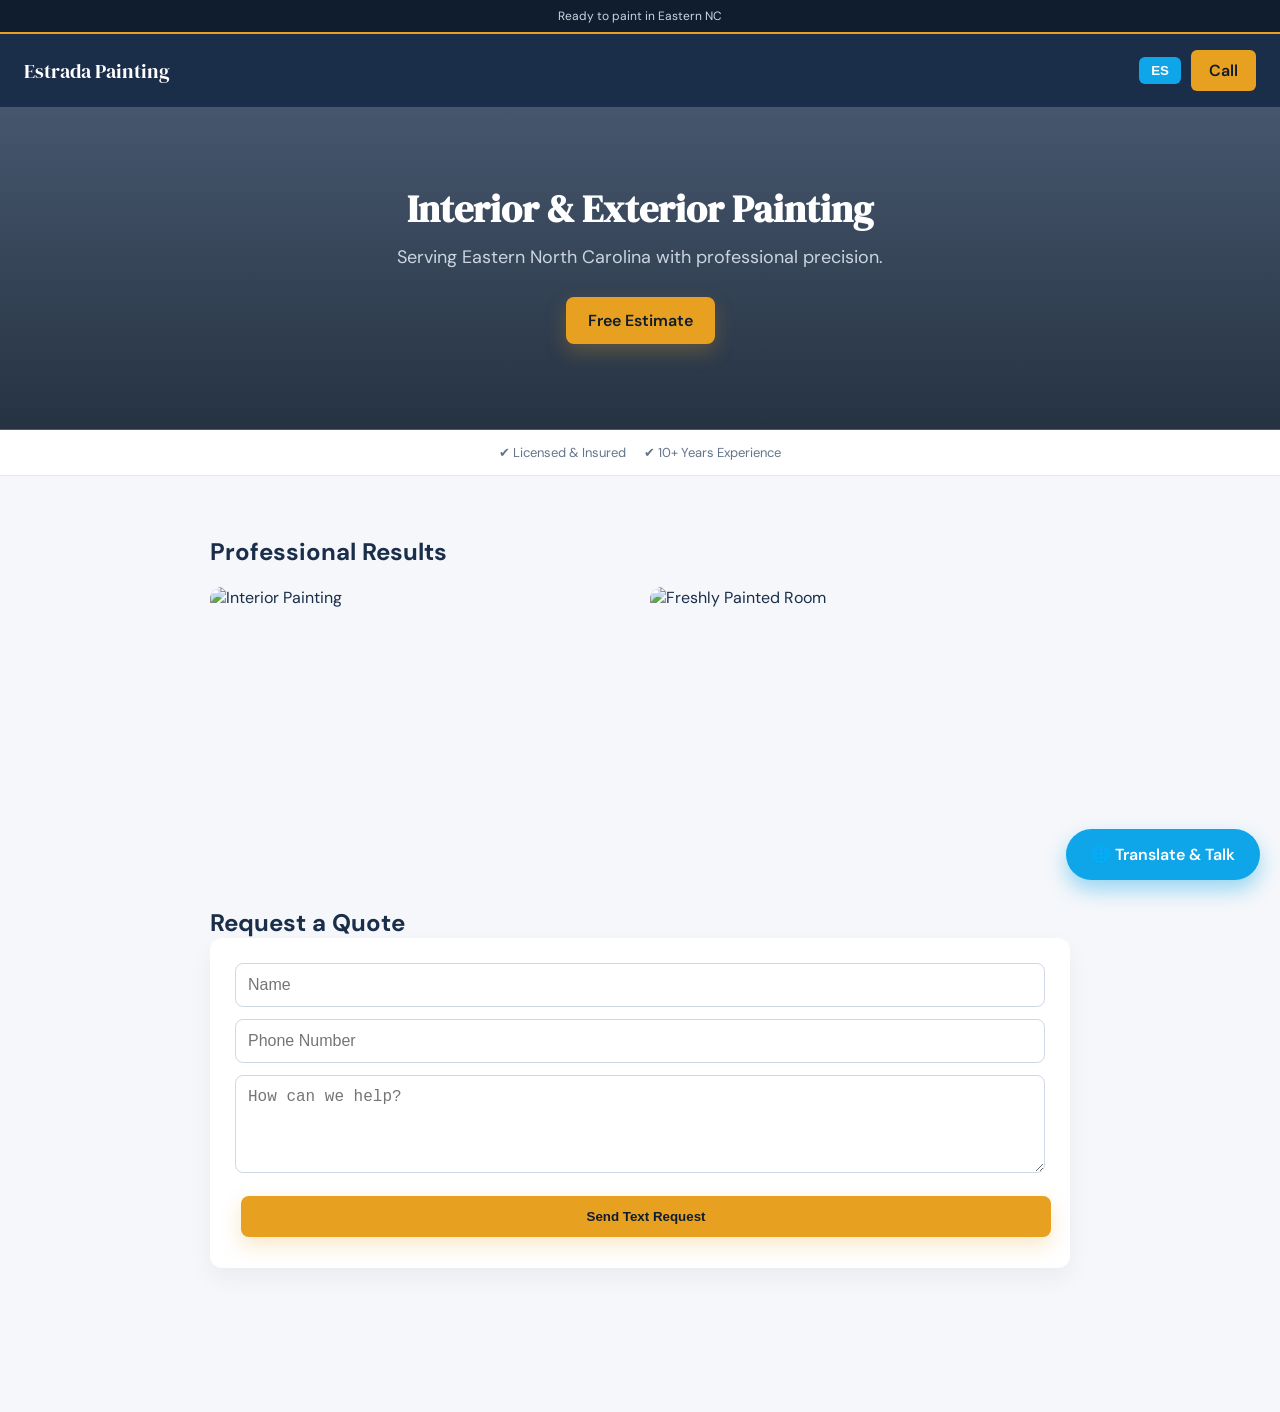
==== commit 452741cc: "Refactor index.html for improved layout and features Updated the HTML structure and improved the sty" ====
--- a/index.html
+++ b/index.html
@@ -3,417 +3,168 @@
 <head>
 <meta charset="UTF-8">
 <meta name="viewport" content="width=device-width, initial-scale=1.0">
-
 <title>Estrada Painting — Eastern NC</title>
-<meta name="description" content="Interior & exterior painting in Eastern NC. Free estimates. English & Spanish support. Call now.">
-
+<meta name="description" content="Interior & exterior painting in Eastern NC. Free estimates. English & Spanish support.">
 <link href="https://fonts.googleapis.com/css2?family=DM+Sans:wght@400;500;600&family=DM+Serif+Display&display=swap" rel="stylesheet">
 
 <style>
-*{box-sizing:border-box;margin:0;padding:0}
+  *{box-sizing:border-box;margin:0;padding:0}
+  body{font-family:'DM Sans',sans-serif;background:#f5f7fa;color:#1a2e4a;padding-bottom:80px}
+  nav{background:#1a2e4a;color:white;padding:16px 24px;display:flex;justify-content:space-between;align-items:center;position:sticky;top:0;z-index:100}
+  .logo{font-family:'DM Serif Display';font-size:20px}
+  .nav-cta{background:#e8a020;padding:10px 18px;border-radius:6px;text-decoration:none;color:#0f1d2e;font-weight:600}
+  
+  /* WEATHER WIDGET */
+  #weather-widget{background:#0f1d2e;color:#cbd5e1;padding:8px;text-align:center;font-size:12px;border-bottom:2px solid #e8a020}
 
-body{
-  font-family:'DM Sans',sans-serif;
-  background:#f5f7fa;
-  color:#1a2e4a;
-}
+  .hero{padding:80px 20px;text-align:center;background:linear-gradient(rgba(26,46,74,0.8),rgba(15,29,46,0.9)), url('https://images.unsplash.com/photo-1589939705384-5185138a04b9?auto=format&fit=crop&q=80&w=1200');background-size:cover;background-position:center;color:white}
+  .hero h1{font-family:'DM Serif Display';font-size:38px;line-height:1.2;margin-bottom:12px}
+  .hero p{color:#cbd5e1;max-width:600px;margin:0 auto 22px;font-size:18px}
 
-/* NAV */
-nav{
-  background:#1a2e4a;
-  color:white;
-  padding:16px 24px;
-  display:flex;
-  justify-content:space-between;
-  align-items:center;
-}
+  .btn{display:inline-flex;align-items:center;justify-content:center;padding:13px 22px;border-radius:8px;font-weight:600;text-decoration:none;margin:6px;transition:.2s ease;border:none;cursor:pointer}
+  .primary{background:#e8a020;color:#0f1d2e;box-shadow:0 8px 20px rgba(232,160,32,0.25)}
+  .secondary{border:1px solid rgba(255,255,255,0.35);color:white;background:transparent}
 
-.logo{
-  font-family:'DM Serif Display';
-  font-size:20px;
-}
+  .trust{display:flex;justify-content:center;gap:18px;padding:14px;font-size:13px;background:white;color:#64748b;border-bottom:1px solid #e2e8f0}
 
-.nav-cta{
-  background:#e8a020;
-  padding:10px 18px;
-  border-radius:6px;
-  text-decoration:none;
-  color:#0f1d2e;
-  font-weight:600;
-}
+  .section{padding:60px 20px;max-width:900px;margin:auto}
+  .grid{display:grid;grid-template-columns:1fr 1fr;gap:20px;margin-top:20px}
+  .grid img{width:100%;height:200px;object-fit:cover;border-radius:12px}
 
-/* HERO */
-.hero{
-  padding:70px 20px;
-  text-align:center;
-  background:linear-gradient(135deg,#1a2e4a,#0f1d2e);
-  color:white;
-}
+  .form{background:white;padding:25px;border-radius:12px;box-shadow:0 10px 25px rgba(0,0,0,0.05)}
+  .form input, .form textarea{width:100%;margin-bottom:12px;padding:12px;border:1px solid #d0d8e4;border-radius:8px;font-size:16px}
 
-.hero h1{
-  font-family:'DM Serif Display';
-  font-size:38px;
-  line-height:1.2;
-  margin-bottom:12px;
-}
-
-.hero p{
-  color:#cbd5e1;
-  max-width:600px;
-  margin:0 auto 22px;
-  font-size:16px;
-}
-
-.btn{
-  display:inline-flex;
-  align-items:center;
-  justify-content:center;
-  gap:8px;
-  padding:13px 22px;
-  border-radius:8px;
-  font-weight:600;
-  text-decoration:none;
-  margin:6px;
-  transition:.2s ease;
-}
-
-.primary{
-  background:#e8a020;
-  color:#0f1d2e;
-  box-shadow:0 8px 20px rgba(232,160,32,0.25);
-  animation:softPulse 2.8s infinite;
-}
-
-.primary:hover{
-  transform:translateY(-2px);
-}
-
-.secondary{
-  border:1px solid rgba(255,255,255,0.35);
-  color:white;
-}
-
-.secondary:hover{
-  transform:translateY(-2px);
-  border-color:white;
-}
-
-@keyframes softPulse{
-  0%{box-shadow:0 8px 20px rgba(232,160,32,0.25);}
-  50%{box-shadow:0 12px 30px rgba(232,160,32,0.35);}
-  100%{box-shadow:0 8px 20px rgba(232,160,32,0.25);}
-}
-
-/* TRUST BAR */
-.trust{
-  display:flex;
-  justify-content:center;
-  gap:18px;
-  padding:14px;
-  font-size:13px;
-  background:white;
-  color:#64748b;
-  border-bottom:1px solid #e2e8f0;
-}
-
-/* SECTIONS */
-.section{
-  padding:60px 20px;
-  max-width:900px;
-  margin:auto;
-}
-
-.section h2{
-  font-family:'DM Serif Display';
-  font-size:28px;
-  margin-bottom:10px;
-}
-
-.section p{
-  color:#5a6a7e;
-  line-height:1.7;
-}
-
-/* FORM */
-.form{
-  background:white;
-  padding:20px;
-  border-radius:10px;
-  border:1px solid #d0d8e4;
-}
-
-.form input,
-.form textarea{
-  width:100%;
-  margin-bottom:10px;
-  padding:10px;
-  border:1px solid #ccc;
-  border-radius:6px;
-}
-
-/* TRANSLATOR BUTTON */
-#translatorBtn{
-  position:fixed;
-  bottom:18px;
-  right:18px;
-
-  background:linear-gradient(135deg,#0ea5e9,#0284c7);
-  color:white;
-
-  padding:14px 18px;
-  border-radius:999px;
-
-  font-weight:600;
-
-  box-shadow:0 12px 30px rgba(2,132,199,0.35);
-  cursor:pointer;
-
-  min-height:52px;
-}
-
-/* PANEL */
-#translatorPanel{
-  position:fixed;
-  left:0;
-  right:0;
-  bottom:0;
-
-  max-width:480px;
-  margin:auto;
-
-  background:white;
-  border-radius:16px 16px 0 0;
-
-  padding:16px;
-
-  transform:translateY(100%);
-  transition:.3s ease;
-
-  box-shadow:0 -10px 30px rgba(0,0,0,0.25);
-}
-
-#translatorPanel.open{
-  transform:translateY(0);
-}
-
-#translatorPanel textarea{
-  width:100%;
-  padding:10px;
-}
-
-#output{
-  margin-top:10px;
-  min-height:40px;
-  font-size:14px;
-}
-
-#micBtn{
-  margin-top:10px;
-  width:100%;
-  padding:10px;
-  border:none;
-  border-radius:8px;
-  background:#f97316;
-  color:white;
-  font-weight:600;
-}
-
-/* MOBILE */
-@media(max-width:600px){
-  .hero h1{font-size:28px}
-}
+  /* FIXED TRANSLATOR UI */
+  #translatorBtn{position:fixed;bottom:20px;right:20px;background:#0ea5e9;color:white;padding:15px 25px;border-radius:50px;font-weight:600;box-shadow:0 10px 20px rgba(14,165,233,0.4);cursor:pointer;z-index:999}
+  #translatorPanel{position:fixed;bottom:90px;right:20px;width:320px;background:white;border-radius:15px;padding:20px;box-shadow:0 15px 40px rgba(0,0,0,0.2);display:none;z-index:999}
+  #translatorPanel.open{display:block}
+  .mic-active{background:#ef4444 !important;animation:pulse 1.5s infinite}
+  @keyframes pulse{0%{opacity:1} 50%{opacity:0.7} 100%{opacity:1}}
+  
+  @media(max-width:600px){.hero h1{font-size:28px} .grid{grid-template-columns:1fr}}
 </style>
 </head>
+<body>
 
-<body>
+<div id="weather-widget">Loading local conditions for painting...</div>
 
 <nav>
   <div class="logo">Estrada Painting</div>
   <div style="display:flex; gap:10px; align-items:center;">
-    <button id="langToggle" style="
-      background:#0ea5e9;
-      color:white;
-      border:none;
-      padding:6px 12px;
-      border-radius:6px;
-      font-weight:600;
-      cursor:pointer;
-    ">ES</button>
-
-    <a class="nav-cta" href="tel:+12528767970">Call Now</a>
+    <button id="langToggle" style="background:#0ea5e9;color:white;border:none;padding:6px 12px;border-radius:6px;font-weight:600;cursor:pointer;">ES</button>
+    <a class="nav-cta" href="tel:+12528767970">Call</a>
   </div>
 </nav>
 
 <div class="hero">
-  <h1>Interior & Exterior Painting in Eastern NC</h1>
-  <p>Fast. Clean. Reliable. English & Spanish support.</p>
-  <a class="btn primary" href="#quote">Get Free Estimate</a>
-  <a class="btn secondary" href="tel:+12528767970">Call</a>
+  <h1>Interior & Exterior Painting</h1>
+  <p>Serving Eastern North Carolina with professional precision.</p>
+  <a class="btn primary" href="#quote">Free Estimate</a>
 </div>
 
 <div class="trust">
-  <span>✔ Licensed</span>
-  <span>✔ Insured</span>
-  <span>✔ 10+ Years</span>
+  <span>✔ Licensed & Insured</span>
+  <span>✔ 10+ Years Experience</span>
 </div>
 
 <div class="section">
-  <h2>Why choose us</h2>
-  <p>We deliver professional painting services with clean execution, fair pricing, and reliable scheduling.</p>
+  <h2>Professional Results</h2>
+  <div class="grid">
+    <img src="https://images.unsplash.com/photo-1562259949-e8e7689d7828?auto=format&fit=crop&q=80&w=500" alt="Interior Painting">
+    <img src="https://images.unsplash.com/photo-1513694203232-719a280e022f?auto=format&fit=crop&q=80&w=500" alt="Freshly Painted Room">
+  </div>
 </div>
 
 <div class="section" id="quote">
-  <h2>Request a quote</h2>
-
+  <h2>Request a Quote</h2>
   <div class="form">
     <input id="name" placeholder="Name">
-    <input id="phone" placeholder="Phone">
-    <textarea id="details" placeholder="Project details"></textarea>
-    <button class="btn primary" onclick="sendLead()">Send Request</button>
+    <input id="phone" placeholder="Phone Number">
+    <textarea id="details" rows="4" placeholder="How can we help?"></textarea>
+    <button class="btn primary" style="width:100%" onclick="sendLead()">Send Text Request</button>
   </div>
 </div>
 
-<!-- TRANSLATOR -->
-<div id="translatorBtn">🌐 Español</div>
+<div id="translatorBtn">🌐 Translate & Talk</div>
 
 <div id="translatorPanel">
-  <div style="width:40px;height:4px;background:#cbd5e1;border-radius:2px;margin:0 auto 10px;"></div>
-
-  <textarea id="input" placeholder="Type or speak..."></textarea>
-  <div id="output"></div>
-  <button id="micBtn">🎤 Hold to speak</button>
+  <h4 style="margin-bottom:10px">Voice Translator</h4>
+  <textarea id="transInput" style="width:100%; height:80px; padding:8px; border-radius:5px; border:1px solid #ddd" placeholder="Speak or type..."></textarea>
+  <div id="transOutput" style="margin:10px 0; font-size:14px; font-weight:600; color:#0ea5e9"></div>
+  <button id="micBtn" class="btn primary" style="width:100%; background:#f97316">🎤 Start Listening</button>
+  <p style="font-size:10px; margin-top:8px; color:#94a3b8">Auto-detects EN/ES. Plays audio automatically.</p>
 </div>
 
 <script>
+/* WEATHER (ISP/Location Based) */
+async function fetchWeather() {
+  try {
+    const res = await fetch('https://wttr.in/?format=%c+%t+%w');
+    const data = await res.text();
+    document.getElementById('weather-widget').textContent = `Current Conditions: ${data} — Perfect for painting!`;
+  } catch {
+    document.getElementById('weather-widget').textContent = "Ready to paint in Eastern NC";
+  }
+}
+fetchWeather();
 
-/* ===== BILINGUAL SITE ===== */
-const langToggle = document.getElementById("langToggle");
+/* BETTER VOICE & TRANSLATION */
+const micBtn = document.getElementById('micBtn');
+const transInput = document.getElementById('transInput');
+const transOutput = document.getElementById('transOutput');
+const panel = document.getElementById('translatorPanel');
 
-let currentLang = localStorage.getItem("site_lang") || "en";
+document.getElementById('translatorBtn').onclick = () => panel.classList.toggle('open');
 
-const content = {
-  en:{
-    heroTitle:"Interior & Exterior Painting in Eastern NC",
-    heroSub:"Fast. Clean. Reliable. English & Spanish support."
-  },
-  es:{
-    heroTitle:"Pintura interior y exterior en Carolina del Norte",
-    heroSub:"Rápido. Limpio. Confiable. Soporte en inglés y español."
-  }
+const recognition = new (window.SpeechRecognition || window.webkitSpeechRecognition)();
+recognition.continuous = false;
+recognition.interimResults = false;
+
+micBtn.onclick = () => {
+  recognition.start();
+  micBtn.textContent = "Listening...";
+  micBtn.classList.add('mic-active');
 };
 
-function updateLang(lang){
-  currentLang = lang;
-  localStorage.setItem("site_lang",lang);
-
-  document.querySelector(".hero h1").textContent = content[lang].heroTitle;
-  document.querySelector(".hero p").textContent = content[lang].heroSub;
-
-  langToggle.textContent = lang==="en"?"ES":"EN";
-}
-
-langToggle.onclick=()=>{
-  updateLang(currentLang==="en"?"es":"en");
+recognition.onresult = async (event) => {
+  const text = event.results[0][0].transcript;
+  transInput.value = text;
+  handleTranslation(text);
 };
 
-updateLang(currentLang);
+recognition.onend = () => {
+  micBtn.textContent = "🎤 Start Listening";
+  micBtn.classList.remove('mic-active');
+};
 
-/* ===== TRANSLATOR ===== */
-const btn=document.getElementById("translatorBtn");
-const panel=document.getElementById("translatorPanel");
-const input=document.getElementById("input");
-const output=document.getElementById("output");
-const micBtn=document.getElementById("micBtn");
-
-btn.onclick=()=>panel.classList.toggle("open");
-
-/* swipe down close */
-let startY=0;
-panel.addEventListener("touchstart",e=>{
-  startY=e.touches[0].clientY;
-});
-panel.addEventListener("touchmove",e=>{
-  if(e.touches[0].clientY-startY>80){
-    panel.classList.remove("open");
-  }
-});
-
-/* translate */
-function detectLang(t){
-  return /[áéíóúñ¿¡]/.test(t)?"es":"en";
-}
-
-async function translate(text){
-  if(!text.trim()) return;
-
-  const from=detectLang(text);
-  const to=from==="es"?"en":"es";
-
-  output.textContent="Translating...";
-
-  try{
-    const r=await fetch(`https://api.mymemory.translated.net/get?q=${encodeURIComponent(text)}&langpair=${from}|${to}`);
-    const d=await r.json();
-    const result=d.responseData.translatedText;
-
-    output.textContent=result;
-    speechSynthesis.cancel();
-    speechSynthesis.speak(new SpeechSynthesisUtterance(result));
-
-    localStorage.setItem("last_translation_input",text);
-    localStorage.setItem("last_translation_output",result);
-  }catch{
-    output.textContent="Translation error";
+async function handleTranslation(text) {
+  const isSpanish = /[áéíóúñ¿¡]/i.test(text) || text.length > 5 && (text.includes("hola") || text.includes("pintura"));
+  const pair = isSpanish ? "es|en" : "en|es";
+  
+  transOutput.textContent = "Translating...";
+  
+  try {
+    const r = await fetch(`https://api.mymemory.translated.net/get?q=${encodeURIComponent(text)}&langpair=${pair}`);
+    const d = await r.json();
+    const result = d.responseData.translatedText;
+    
+    transOutput.textContent = result;
+    
+    const utterance = new SpeechSynthesisUtterance(result);
+    utterance.lang = isSpanish ? 'en-US' : 'es-ES';
+    window.speechSynthesis.speak(utterance);
+  } catch (e) {
+    transOutput.textContent = "Error translating.";
   }
 }
 
-input.addEventListener("input",()=>{
-  clearTimeout(window.t);
-  window.t=setTimeout(()=>translate(input.value),300);
-});
-
-/* speech */
-const SpeechRecognition=window.SpeechRecognition||window.webkitSpeechRecognition;
-let rec,holding=false;
-
-if(SpeechRecognition){
-  rec=new SpeechRecognition();
-
-  rec.onresult=e=>{
-    const t=e.results[0][0].transcript;
-    input.value=t;
-    translate(t);
-  };
-
-  micBtn.onpointerdown=()=>{
-    if(!rec||holding)return;
-    holding=true;
-    navigator.vibrate?.(40);
-    rec.start();
-  };
-
-  micBtn.onpointerup=()=>{
-    rec.stop();
-    holding=false;
-  };
-}else{
-  micBtn.disabled=true;
-  micBtn.textContent="Mic not supported";
+function sendLead(){
+  const n = document.getElementById("name").value;
+  const p = document.getElementById("phone").value;
+  const d = document.getElementById("details").value;
+  if(!n || !p) return alert("Required fields missing");
+  window.location.href = `sms:+12528767970?body=${encodeURIComponent("New Quote Request:\nName: "+n+"\nPhone: "+p+"\nDetails: "+d)}`;
 }
-
-/* lead form */
-function sendLead(){
-  const n=document.getElementById("name").value;
-  const p=document.getElementById("phone").value;
-  const d=document.getElementById("details").value;
-
-  if(!n||!p) return alert("Enter name and phone");
-
-  const msg=`Quote\n${n}\n${p}\n${d}`;
-  window.location.href="sms:+12528767970?body="+encodeURIComponent(msg);
-}
-
 </script>
-
 </body>
 </html>
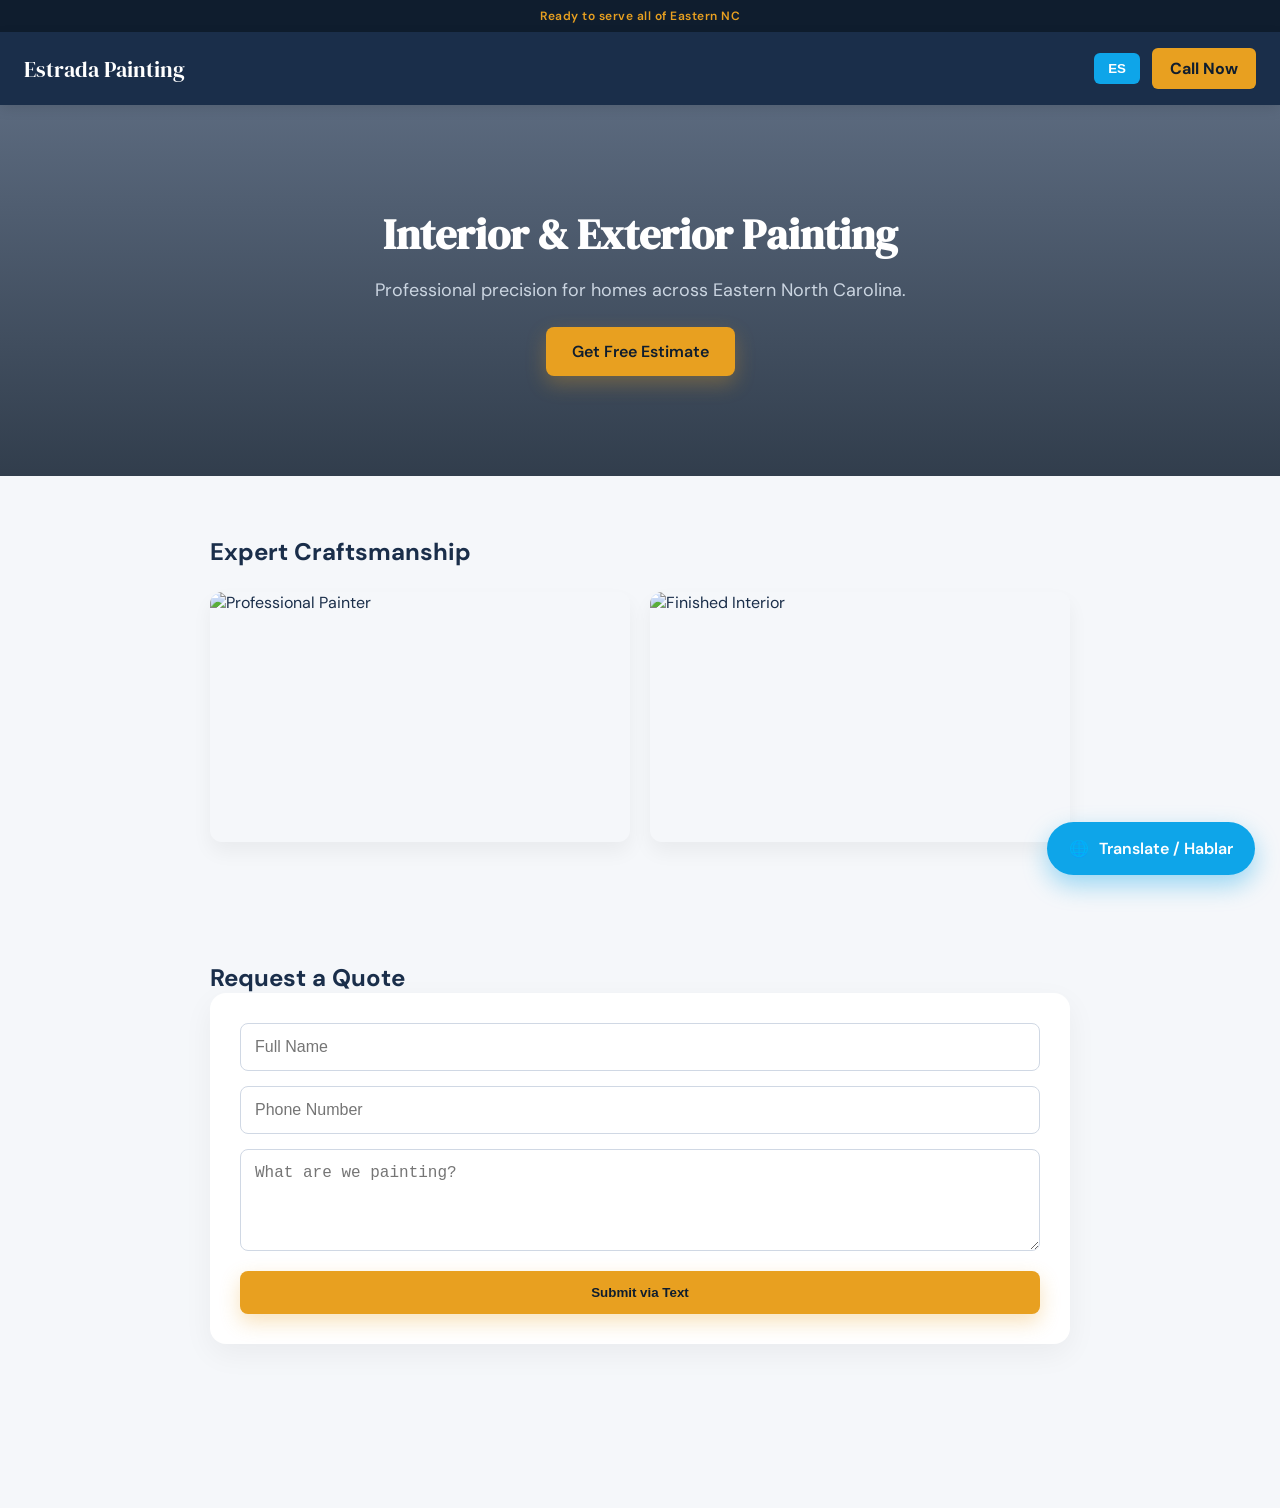
==== commit 61235312: "Refine UI and enhance functionality in index.html Updated meta description and improved UI elements " ====
--- a/index.html
+++ b/index.html
@@ -4,166 +4,181 @@
 <meta charset="UTF-8">
 <meta name="viewport" content="width=device-width, initial-scale=1.0">
 <title>Estrada Painting — Eastern NC</title>
-<meta name="description" content="Interior & exterior painting in Eastern NC. Free estimates. English & Spanish support.">
+<meta name="description" content="Professional interior & exterior painting in Eastern NC. English & Spanish support. Free estimates.">
+
+<script type="application/ld+json">
+{
+  "@context": "https://schema.org",
+  "@type": "PaintingService",
+  "name": "Estrada Painting",
+  "image": "https://images.unsplash.com/photo-1589939705384-5185138a04b9",
+  "telePhone": "+12528767970",
+  "address": { "@type": "PostalAddress", "addressRegion": "NC", "addressCountry": "US" },
+  "geo": { "@type": "GeoCircle", "geoMidpoint": { "@type": "GeoCoordinates", "latitude": "35.1085", "longitude": "-77.0441" }, "geoRadius": "100000" },
+  "areaServed": "North Carolina",
+  "priceRange": "$$"
+}
+</script>
+
 <link href="https://fonts.googleapis.com/css2?family=DM+Sans:wght@400;500;600&family=DM+Serif+Display&display=swap" rel="stylesheet">
 
 <style>
   *{box-sizing:border-box;margin:0;padding:0}
-  body{font-family:'DM Sans',sans-serif;background:#f5f7fa;color:#1a2e4a;padding-bottom:80px}
-  nav{background:#1a2e4a;color:white;padding:16px 24px;display:flex;justify-content:space-between;align-items:center;position:sticky;top:0;z-index:100}
-  .logo{font-family:'DM Serif Display';font-size:20px}
-  .nav-cta{background:#e8a020;padding:10px 18px;border-radius:6px;text-decoration:none;color:#0f1d2e;font-weight:600}
+  body{font-family:'DM Sans',sans-serif;background:#f5f7fa;color:#1a2e4a;padding-bottom:100px;transition:all 0.3s ease;}
   
-  /* WEATHER WIDGET */
-  #weather-widget{background:#0f1d2e;color:#cbd5e1;padding:8px;text-align:center;font-size:12px;border-bottom:2px solid #e8a020}
+  /* WEATHER & NAV */
+  #weather-widget{background:#0f1d2e;color:#e8a020;padding:8px;text-align:center;font-size:12px;font-weight:600;letter-spacing:0.5px;}
+  nav{background:#1a2e4a;color:white;padding:16px 24px;display:flex;justify-content:space-between;align-items:center;position:sticky;top:0;z-index:100;box-shadow:0 4px 12px rgba(0,0,0,0.1)}
+  .logo{font-family:'DM Serif Display';font-size:22px}
+  .nav-cta{background:#e8a020;padding:10px 18px;border-radius:6px;text-decoration:none;color:#0f1d2e;font-weight:700}
 
-  .hero{padding:80px 20px;text-align:center;background:linear-gradient(rgba(26,46,74,0.8),rgba(15,29,46,0.9)), url('https://images.unsplash.com/photo-1589939705384-5185138a04b9?auto=format&fit=crop&q=80&w=1200');background-size:cover;background-position:center;color:white}
-  .hero h1{font-family:'DM Serif Display';font-size:38px;line-height:1.2;margin-bottom:12px}
-  .hero p{color:#cbd5e1;max-width:600px;margin:0 auto 22px;font-size:18px}
+  /* HERO */
+  .hero{padding:100px 20px;text-align:center;background:linear-gradient(rgba(26,46,74,0.7),rgba(15,29,46,0.85)), url('https://images.unsplash.com/photo-1589939705384-5185138a04b9?auto=format&fit=crop&q=80&w=1200');background-size:cover;background-position:center;color:white}
+  .hero h1{font-family:'DM Serif Display';font-size:42px;margin-bottom:15px}
+  .hero p{color:#cbd5e1;max-width:600px;margin:0 auto 25px;font-size:18px}
 
-  .btn{display:inline-flex;align-items:center;justify-content:center;padding:13px 22px;border-radius:8px;font-weight:600;text-decoration:none;margin:6px;transition:.2s ease;border:none;cursor:pointer}
-  .primary{background:#e8a020;color:#0f1d2e;box-shadow:0 8px 20px rgba(232,160,32,0.25)}
-  .secondary{border:1px solid rgba(255,255,255,0.35);color:white;background:transparent}
+  /* UTILS */
+  .btn{display:inline-flex;align-items:center;justify-content:center;padding:14px 26px;border-radius:8px;font-weight:600;text-decoration:none;transition:.2s ease;border:none;cursor:pointer}
+  .primary{background:#e8a020;color:#0f1d2e;box-shadow:0 8px 20px rgba(232,160,32,0.3)}
+  .section{padding:60px 20px;max-width:900px;margin:auto}
+  .grid{display:grid;grid-template-columns:1fr 1fr;gap:20px;margin-top:25px}
+  .grid img{width:100%;height:250px;object-fit:cover;border-radius:12px;box-shadow:0 10px 20px rgba(0,0,0,0.05)}
 
-  .trust{display:flex;justify-content:center;gap:18px;padding:14px;font-size:13px;background:white;color:#64748b;border-bottom:1px solid #e2e8f0}
+  /* TRANSLATOR UI */
+  #translatorBtn{position:fixed;bottom:25px;right:25px;background:#0ea5e9;color:white;padding:16px 22px;border-radius:50px;font-weight:600;box-shadow:0 10px 25px rgba(14,165,233,0.4);cursor:pointer;z-index:999;display:flex;align-items:center;gap:10px;}
+  #translatorPanel{position:fixed;bottom:95px;right:25px;width:320px;background:white;border-radius:16px;padding:20px;box-shadow:0 20px 50px rgba(0,0,0,0.25);display:none;z-index:999;border:1px solid #e2e8f0;}
+  #translatorPanel.open{display:block;animation:slideUp 0.3s ease;}
+  @keyframes slideUp{from{transform:translateY(20px);opacity:0} to{transform:translateY(0);opacity:1}}
 
-  .section{padding:60px 20px;max-width:900px;margin:auto}
-  .grid{display:grid;grid-template-columns:1fr 1fr;gap:20px;margin-top:20px}
-  .grid img{width:100%;height:200px;object-fit:cover;border-radius:12px}
+  /* EQUALIZER */
+  .eq-container{display:none;align-items:center;gap:3px;height:20px;margin-top:10px}
+  .eq-bar{width:4px;background:#0ea5e9;border-radius:2px;animation:eq 0.8s infinite ease-in-out}
+  .eq-bar:nth-child(2){animation-delay:0.2s}.eq-bar:nth-child(3){animation-delay:0.4s}
+  @keyframes eq{0%,100%{height:5px} 50%{height:20px}}
+  .mic-active{background:#ef4444 !important;animation:pulse 1.5s infinite}
+  @keyframes pulse{0%,100%{transform:scale(1)} 50%{transform:scale(1.05)}}
 
-  .form{background:white;padding:25px;border-radius:12px;box-shadow:0 10px 25px rgba(0,0,0,0.05)}
-  .form input, .form textarea{width:100%;margin-bottom:12px;padding:12px;border:1px solid #d0d8e4;border-radius:8px;font-size:16px}
-
-  /* FIXED TRANSLATOR UI */
-  #translatorBtn{position:fixed;bottom:20px;right:20px;background:#0ea5e9;color:white;padding:15px 25px;border-radius:50px;font-weight:600;box-shadow:0 10px 20px rgba(14,165,233,0.4);cursor:pointer;z-index:999}
-  #translatorPanel{position:fixed;bottom:90px;right:20px;width:320px;background:white;border-radius:15px;padding:20px;box-shadow:0 15px 40px rgba(0,0,0,0.2);display:none;z-index:999}
-  #translatorPanel.open{display:block}
-  .mic-active{background:#ef4444 !important;animation:pulse 1.5s infinite}
-  @keyframes pulse{0%{opacity:1} 50%{opacity:0.7} 100%{opacity:1}}
-  
-  @media(max-width:600px){.hero h1{font-size:28px} .grid{grid-template-columns:1fr}}
+  @media(max-width:600px){.hero h1{font-size:32px} .grid{grid-template-columns:1fr}}
 </style>
 </head>
 <body>
 
-<div id="weather-widget">Loading local conditions for painting...</div>
+<div id="weather-widget">Checking local painting conditions...</div>
 
 <nav>
   <div class="logo">Estrada Painting</div>
-  <div style="display:flex; gap:10px; align-items:center;">
-    <button id="langToggle" style="background:#0ea5e9;color:white;border:none;padding:6px 12px;border-radius:6px;font-weight:600;cursor:pointer;">ES</button>
-    <a class="nav-cta" href="tel:+12528767970">Call</a>
+  <div style="display:flex; gap:12px; align-items:center;">
+    <button id="langToggle" style="background:#0ea5e9;color:white;border:none;padding:8px 14px;border-radius:6px;font-weight:700;cursor:pointer;">ES</button>
+    <a class="nav-cta" href="tel:+12528767970">Call Now</a>
   </div>
 </nav>
 
 <div class="hero">
-  <h1>Interior & Exterior Painting</h1>
-  <p>Serving Eastern North Carolina with professional precision.</p>
-  <a class="btn primary" href="#quote">Free Estimate</a>
-</div>
-
-<div class="trust">
-  <span>✔ Licensed & Insured</span>
-  <span>✔ 10+ Years Experience</span>
+  <h1 id="heroH1">Interior & Exterior Painting</h1>
+  <p id="heroP">Professional precision for homes across Eastern North Carolina.</p>
+  <a class="btn primary" href="#quote">Get Free Estimate</a>
 </div>
 
 <div class="section">
-  <h2>Professional Results</h2>
+  <h2 id="whyH2">Expert Craftsmanship</h2>
   <div class="grid">
-    <img src="https://images.unsplash.com/photo-1562259949-e8e7689d7828?auto=format&fit=crop&q=80&w=500" alt="Interior Painting">
-    <img src="https://images.unsplash.com/photo-1513694203232-719a280e022f?auto=format&fit=crop&q=80&w=500" alt="Freshly Painted Room">
+    <img src="https://images.unsplash.com/photo-1562259949-e8e7689d7828?auto=format&fit=crop&q=80&w=600" alt="Professional Painter" loading="lazy">
+    <img src="https://images.unsplash.com/photo-1513694203232-719a280e022f?auto=format&fit=crop&q=80&w=600" alt="Finished Interior" loading="lazy">
   </div>
 </div>
 
 <div class="section" id="quote">
   <h2>Request a Quote</h2>
-  <div class="form">
-    <input id="name" placeholder="Name">
-    <input id="phone" placeholder="Phone Number">
-    <textarea id="details" rows="4" placeholder="How can we help?"></textarea>
-    <button class="btn primary" style="width:100%" onclick="sendLead()">Send Text Request</button>
+  <div style="background:white;padding:30px;border-radius:16px;box-shadow:0 10px 30px rgba(0,0,0,0.05)">
+    <input id="name" placeholder="Full Name" style="width:100%;margin-bottom:15px;padding:14px;border:1px solid #d0d8e4;border-radius:8px;font-size:16px">
+    <input id="phone" placeholder="Phone Number" style="width:100%;margin-bottom:15px;padding:14px;border:1px solid #d0d8e4;border-radius:8px;font-size:16px">
+    <textarea id="details" rows="4" placeholder="What are we painting?" style="width:100%;margin-bottom:15px;padding:14px;border:1px solid #d0d8e4;border-radius:8px;font-size:16px"></textarea>
+    <button class="btn primary" style="width:100%" onclick="sendLead()">Submit via Text</button>
   </div>
 </div>
 
-<div id="translatorBtn">🌐 Translate & Talk</div>
+<div id="translatorBtn">🌐 <span>Translate / Hablar</span></div>
 
 <div id="translatorPanel">
-  <h4 style="margin-bottom:10px">Voice Translator</h4>
-  <textarea id="transInput" style="width:100%; height:80px; padding:8px; border-radius:5px; border:1px solid #ddd" placeholder="Speak or type..."></textarea>
-  <div id="transOutput" style="margin:10px 0; font-size:14px; font-weight:600; color:#0ea5e9"></div>
+  <h4 style="margin-bottom:12px">Voice Translator</h4>
+  <textarea id="transInput" style="width:100%; height:80px; padding:10px; border-radius:8px; border:1px solid #e2e8f0; font-family:inherit;" placeholder="Talk to us..."></textarea>
+  <div id="transOutput" style="margin:12px 0; font-weight:600; color:#0ea5e9; min-height:20px;"></div>
+  
   <button id="micBtn" class="btn primary" style="width:100%; background:#f97316">🎤 Start Listening</button>
-  <p style="font-size:10px; margin-top:8px; color:#94a3b8">Auto-detects EN/ES. Plays audio automatically.</p>
+  
+  <div id="eq" class="eq-container">
+    <span class="eq-bar"></span><span class="eq-bar"></span><span class="eq-bar"></span>
+    <button onclick="stopTTS()" style="margin-left:10px; border:none; background:none; color:#ef4444; font-size:12px; cursor:pointer; font-weight:bold;">STOP AUDIO</button>
+  </div>
 </div>
 
 <script>
-/* WEATHER (ISP/Location Based) */
-async function fetchWeather() {
-  try {
-    const res = await fetch('https://wttr.in/?format=%c+%t+%w');
-    const data = await res.text();
-    document.getElementById('weather-widget').textContent = `Current Conditions: ${data} — Perfect for painting!`;
-  } catch {
-    document.getElementById('weather-widget').textContent = "Ready to paint in Eastern NC";
-  }
+/* 1. WEATHER */
+async function fetchWeather(){
+  try{
+    const r=await fetch('https://wttr.in/?format=%c+%t');
+    const d=await r.text();
+    document.getElementById('weather-widget').textContent=`Local Conditions: ${d} — Great day for a new coat of paint!`;
+  }catch{ document.getElementById('weather-widget').textContent="Ready to serve all of Eastern NC"; }
 }
 fetchWeather();
 
-/* BETTER VOICE & TRANSLATION */
-const micBtn = document.getElementById('micBtn');
-const transInput = document.getElementById('transInput');
-const transOutput = document.getElementById('transOutput');
-const panel = document.getElementById('translatorPanel');
+/* 2. PERSISTENT LANGUAGE */
+const content = {
+  en: { h1: "Interior & Exterior Painting", p: "Professional precision for homes across Eastern North Carolina.", why: "Expert Craftsmanship" },
+  es: { h1: "Pintura Interior y Exterior", p: "Precisión profesional para hogares en todo el este de Carolina del Norte.", why: "Artesanía Experta" }
+};
 
-document.getElementById('translatorBtn').onclick = () => panel.classList.toggle('open');
+function updateUI(lang){
+  localStorage.setItem("site_lang", lang);
+  document.getElementById("heroH1").textContent = content[lang].h1;
+  document.getElementById("heroP").textContent = content[lang].p;
+  document.getElementById("whyH2").textContent = content[lang].why;
+  document.getElementById("langToggle").textContent = lang==="en" ? "ES" : "EN";
+}
+
+document.getElementById("langToggle").onclick=()=>{
+  const newLang = localStorage.getItem("site_lang")==="en" ? "es" : "en";
+  updateUI(newLang);
+};
+updateUI(localStorage.getItem("site_lang") || "en");
+
+/* 3. IMPROVED VOICE & TTS */
+const micBtn=document.getElementById('micBtn'), panel=document.getElementById('translatorPanel'), eq=document.getElementById('eq');
+document.getElementById('translatorBtn').onclick=()=>panel.classList.toggle('open');
 
 const recognition = new (window.SpeechRecognition || window.webkitSpeechRecognition)();
-recognition.continuous = false;
-recognition.interimResults = false;
+recognition.onstart=()=>{ micBtn.textContent="Listening..."; micBtn.classList.add('mic-active'); };
+recognition.onend=()=>{ micBtn.textContent="🎤 Start Listening"; micBtn.classList.remove('mic-active'); };
+recognition.onresult=e=> { const t=e.results[0][0].transcript; document.getElementById('transInput').value=t; handleTranslation(t); };
 
-micBtn.onclick = () => {
-  recognition.start();
-  micBtn.textContent = "Listening...";
-  micBtn.classList.add('mic-active');
-};
+micBtn.onclick=()=> { window.speechSynthesis.cancel(); recognition.start(); };
 
-recognition.onresult = async (event) => {
-  const text = event.results[0][0].transcript;
-  transInput.value = text;
-  handleTranslation(text);
-};
+function stopTTS(){ window.speechSynthesis.cancel(); eq.style.display="none"; }
 
-recognition.onend = () => {
-  micBtn.textContent = "🎤 Start Listening";
-  micBtn.classList.remove('mic-active');
-};
-
-async function handleTranslation(text) {
-  const isSpanish = /[áéíóúñ¿¡]/i.test(text) || text.length > 5 && (text.includes("hola") || text.includes("pintura"));
-  const pair = isSpanish ? "es|en" : "en|es";
-  
-  transOutput.textContent = "Translating...";
+async function handleTranslation(text){
+  const isES = /[áéíóúñ¿¡]/i.test(text);
+  const pair = isES ? "es|en" : "en|es";
+  document.getElementById('transOutput').textContent="Translating...";
   
   try {
-    const r = await fetch(`https://api.mymemory.translated.net/get?q=${encodeURIComponent(text)}&langpair=${pair}`);
-    const d = await r.json();
-    const result = d.responseData.translatedText;
+    const r=await fetch(`https://api.mymemory.translated.net/get?q=${encodeURIComponent(text)}&langpair=${pair}`);
+    const d=await r.json();
+    const result=d.responseData.translatedText;
+    document.getElementById('transOutput').textContent=result;
     
-    transOutput.textContent = result;
-    
-    const utterance = new SpeechSynthesisUtterance(result);
-    utterance.lang = isSpanish ? 'en-US' : 'es-ES';
-    window.speechSynthesis.speak(utterance);
-  } catch (e) {
-    transOutput.textContent = "Error translating.";
-  }
+    const utter=new SpeechSynthesisUtterance(result);
+    utter.lang = isES ? 'en-US' : 'es-ES';
+    utter.onstart=()=> eq.style.display="flex";
+    utter.onend=()=> eq.style.display="none";
+    window.speechSynthesis.speak(utter);
+  } catch(e){ document.getElementById('transOutput').textContent="Translation Error"; }
 }
 
 function sendLead(){
-  const n = document.getElementById("name").value;
-  const p = document.getElementById("phone").value;
-  const d = document.getElementById("details").value;
-  if(!n || !p) return alert("Required fields missing");
-  window.location.href = `sms:+12528767970?body=${encodeURIComponent("New Quote Request:\nName: "+n+"\nPhone: "+p+"\nDetails: "+d)}`;
+  const n=document.getElementById("name").value, p=document.getElementById("phone").value, d=document.getElementById("details").value;
+  if(!n||!p) return alert("Please provide Name and Phone");
+  window.location.href=`sms:+12528767970?body=${encodeURIComponent("ESTRADA PAINTING LEAD:\nName: "+n+"\nPhone: "+p+"\nProject: "+d)}`;
 }
 </script>
 </body>
